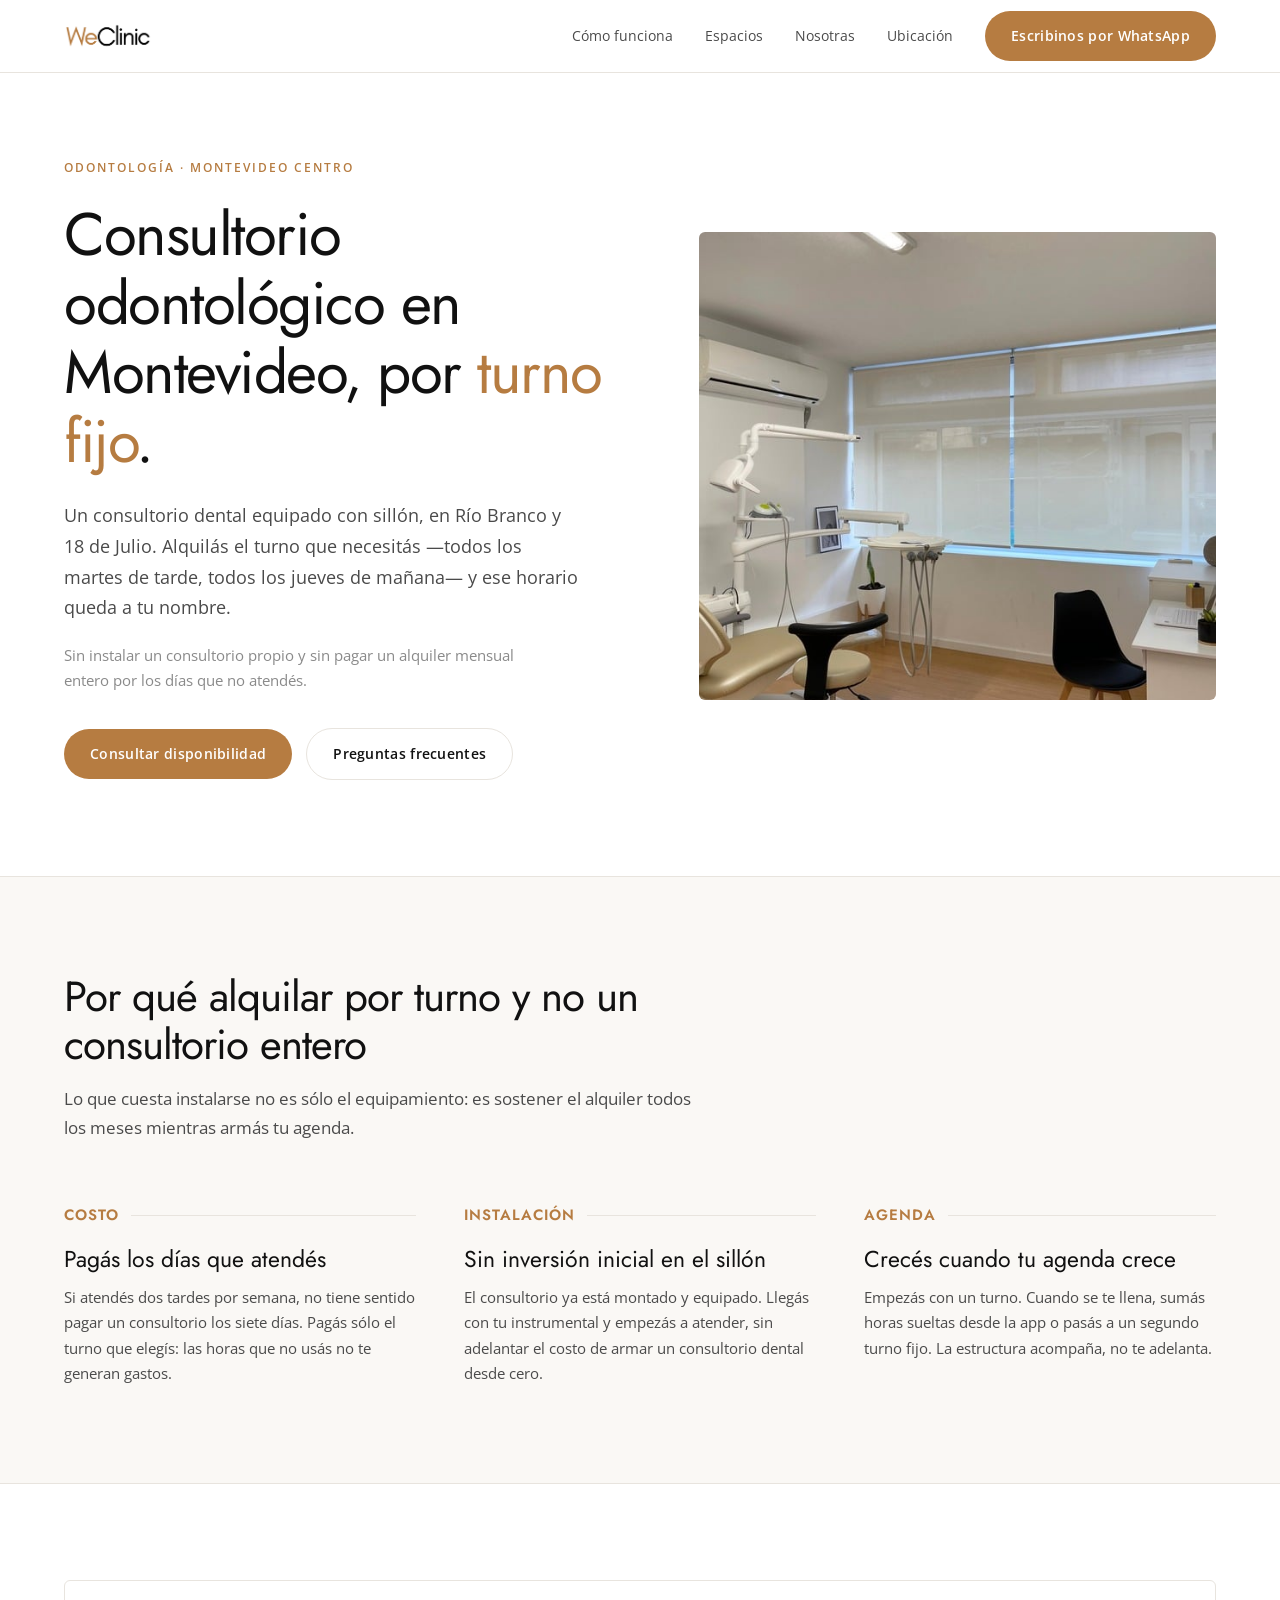
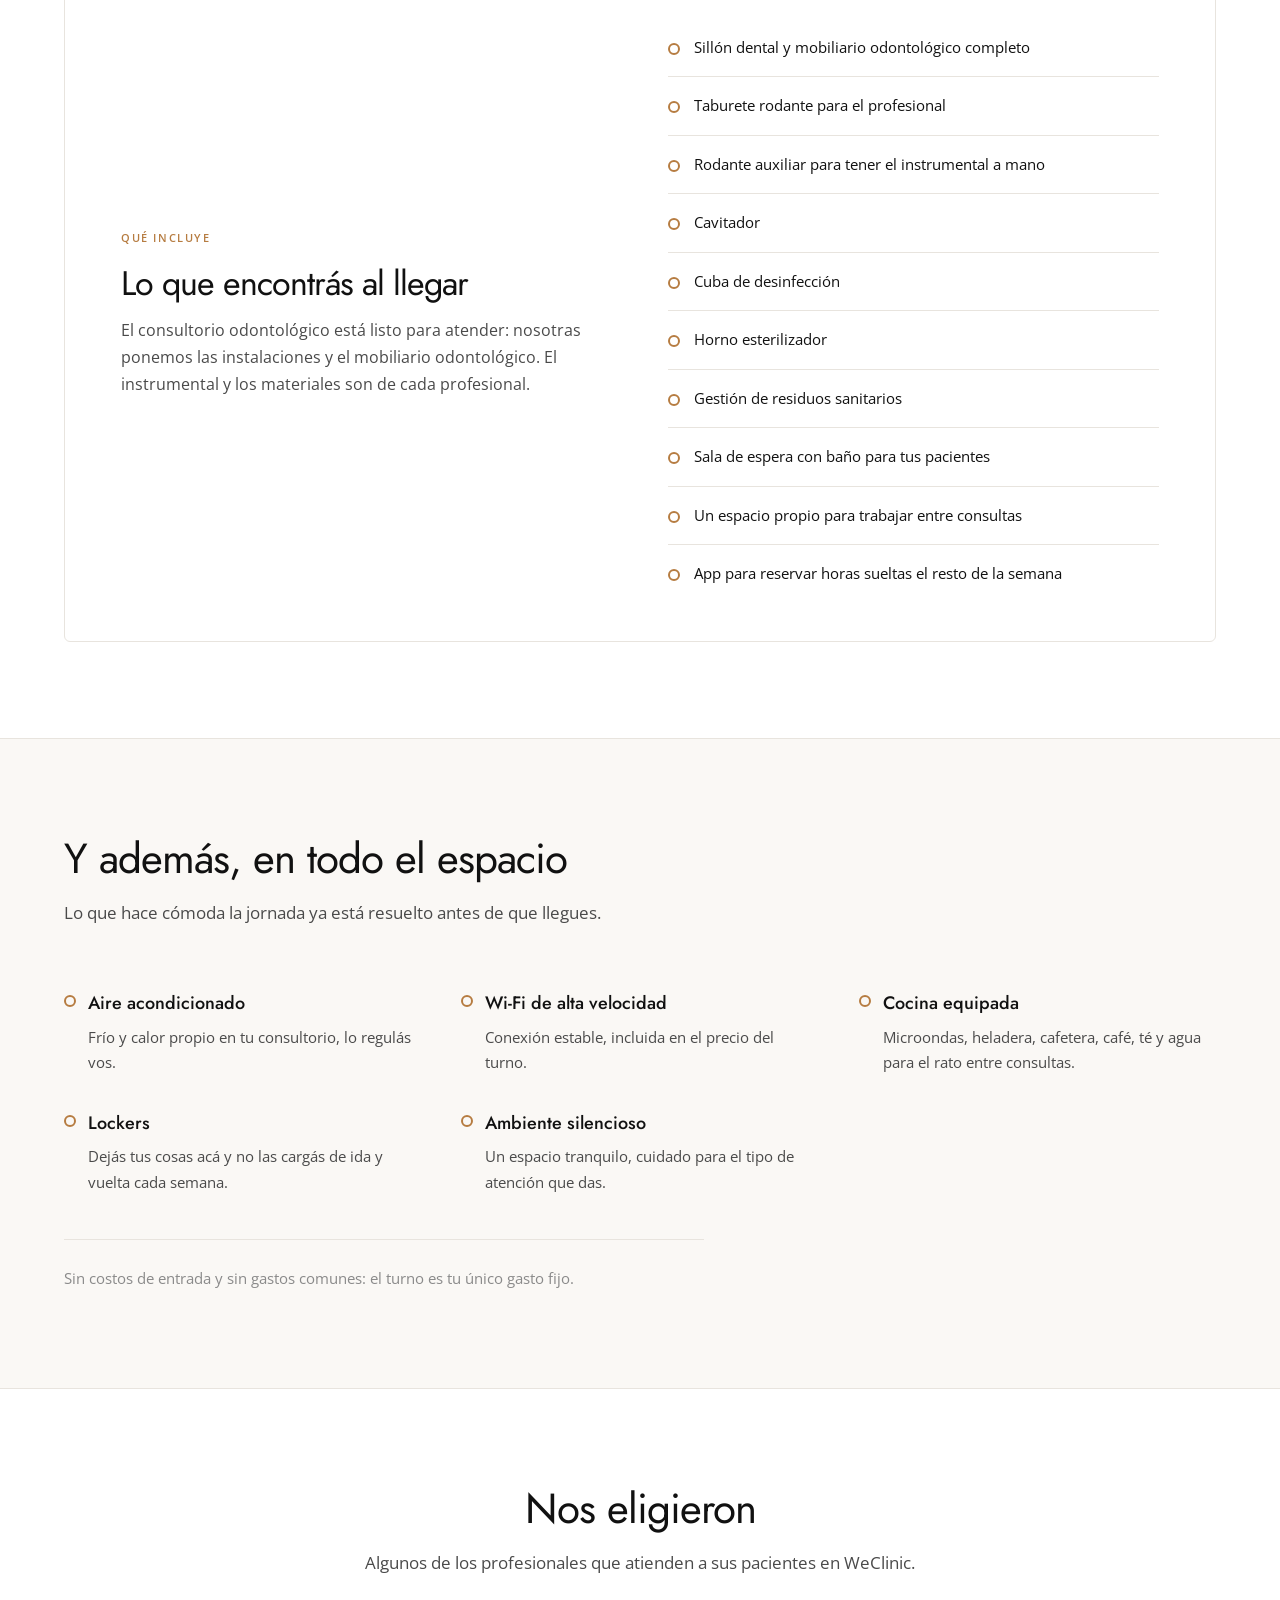
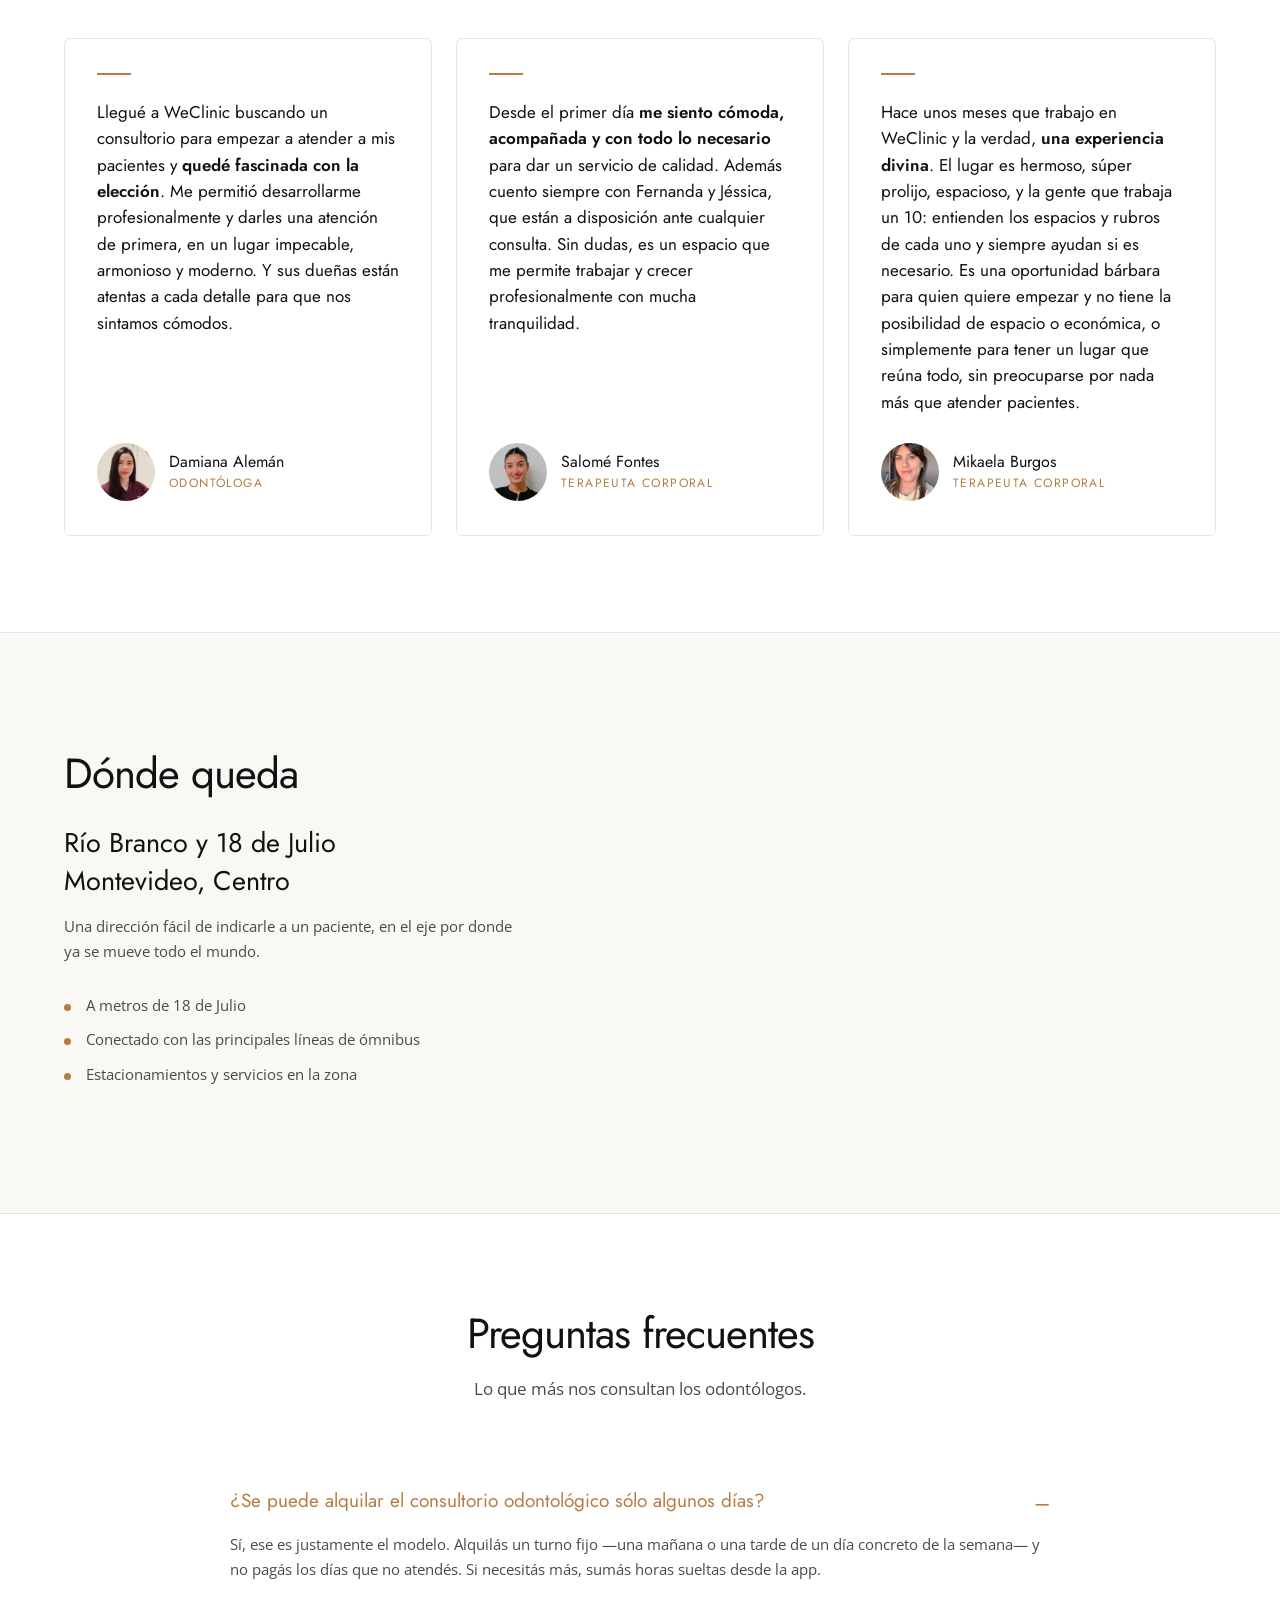
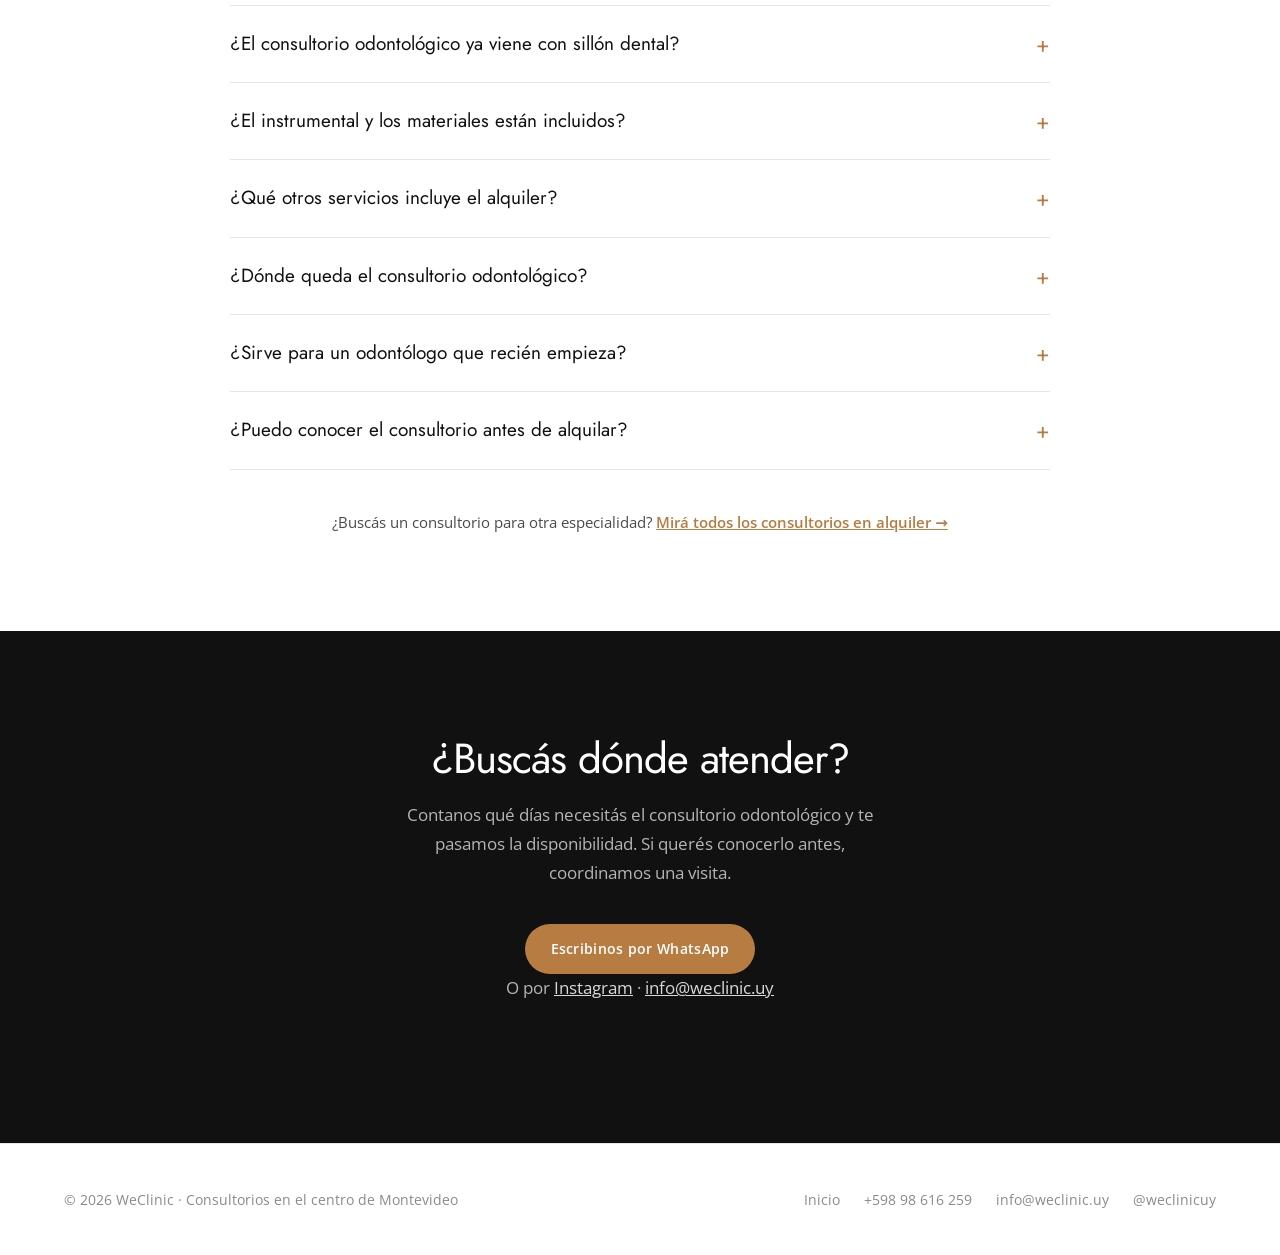
==== consultorio-odontologico-montevideo/index.html @ 5a8e8984 "Sumar gestión de residuos sanitarios a la landing de odontología Co-Authored-By: Claude Opus 5 (1M c" ====
<!DOCTYPE html>
<html lang="es-UY">
<head>
<meta charset="utf-8">
<meta name="viewport" content="width=device-width, initial-scale=1">
<title>Consultorio odontológico en Montevideo para alquilar | WeClinic</title>
<meta name="description" content="Consultorio odontológico equipado con sillón dental en el centro de Montevideo, Río Branco y 18 de Julio. Alquilalo por turno fijo semanal o por horas sueltas.">
<link rel="canonical" href="https://weclinic.uy/consultorio-odontologico-montevideo/">
<meta name="robots" content="index,follow,max-image-preview:large">
<meta property="og:type" content="website">
<meta property="og:site_name" content="WeClinic">
<meta property="og:locale" content="es_UY">
<meta property="og:title" content="Consultorio odontológico en Montevideo para alquilar | WeClinic">
<meta property="og:description" content="Consultorio odontológico equipado con sillón dental en el centro de Montevideo. Turno fijo semanal u horas sueltas.">
<meta property="og:image" content="https://weclinic.uy/img/odontologia.jpg">
<meta property="og:url" content="https://weclinic.uy/consultorio-odontologico-montevideo/">
<meta name="twitter:card" content="summary_large_image">
<meta name="twitter:title" content="Consultorio odontológico en Montevideo para alquilar | WeClinic">
<meta name="twitter:description" content="Consultorio odontológico equipado con sillón dental en el centro de Montevideo. Turno fijo semanal u horas sueltas.">
<meta name="twitter:image" content="https://weclinic.uy/img/odontologia.jpg">
<meta name="theme-color" content="#111111">
<link rel="icon" type="image/png" href="../img/favicon.png">
<link rel="apple-touch-icon" href="../img/favicon.png">
<link rel="preconnect" href="https://fonts.googleapis.com">
<link rel="preconnect" href="https://fonts.gstatic.com" crossorigin>
<link href="https://fonts.googleapis.com/css2?family=Jost:wght@300;400;500;600&family=Open+Sans:wght@400;600&display=swap" rel="stylesheet">
<link rel="stylesheet" href="../css/site.css">

<script type="application/ld+json">
{
  "@context": "https://schema.org",
  "@graph": [
    {
      "@type": "WebPage",
      "@id": "https://weclinic.uy/consultorio-odontologico-montevideo/#webpage",
      "url": "https://weclinic.uy/consultorio-odontologico-montevideo/",
      "name": "Consultorio odontológico en Montevideo para alquilar",
      "description": "Consultorio odontológico equipado con sillón dental en el centro de Montevideo, Río Branco y 18 de Julio. Alquilalo por turno fijo semanal o por horas sueltas.",
      "inLanguage": "es-UY",
      "isPartOf": { "@id": "https://weclinic.uy/#website" },
      "about": { "@id": "https://weclinic.uy/#business" },
      "primaryImageOfPage": "https://weclinic.uy/img/odontologia.jpg"
    },
    {
      "@type": "BreadcrumbList",
      "itemListElement": [
        {
          "@type": "ListItem",
          "position": 1,
          "name": "Inicio",
          "item": "https://weclinic.uy/"
        },
        {
          "@type": "ListItem",
          "position": 2,
          "name": "Consultorio odontológico en Montevideo",
          "item": "https://weclinic.uy/consultorio-odontologico-montevideo/"
        }
      ]
    },
    {
      "@type": "Service",
      "@id": "https://weclinic.uy/consultorio-odontologico-montevideo/#servicio",
      "name": "Alquiler de consultorio odontológico en Montevideo",
      "serviceType": "Alquiler de consultorio odontológico",
      "description": "Consultorio odontológico equipado con sillón dental para alquilar por turno fijo semanal u horas sueltas en el centro de Montevideo.",
      "provider": { "@id": "https://weclinic.uy/#business" },
      "areaServed": { "@type": "City", "name": "Montevideo" },
      "audience": {
        "@type": "Audience",
        "audienceType": "Odontólogos y odontólogas"
      }
    },
    {
      "@type": "FAQPage",
      "@id": "https://weclinic.uy/consultorio-odontologico-montevideo/#faq",
      "mainEntity": [
        {
          "@type": "Question",
          "name": "¿Se puede alquilar el consultorio odontológico sólo algunos días?",
          "acceptedAnswer": {
            "@type": "Answer",
            "text": "Sí, ese es justamente el modelo. Alquilás un turno fijo —una mañana o una tarde de un día concreto de la semana— y no pagás los días que no atendés. Si necesitás más, sumás horas sueltas desde la app."
          }
        },
        {
          "@type": "Question",
          "name": "¿El consultorio odontológico ya viene con sillón dental?",
          "acceptedAnswer": {
            "@type": "Answer",
            "text": "Sí. El consultorio ya está montado: sillón dental, taburete rodante, rodante auxiliar, mobiliario odontológico, cavitador, cuba de desinfección y horno esterilizador. Vos llegás con tu instrumental, tus materiales y tus pacientes."
          }
        },
        {
          "@type": "Question",
          "name": "¿El instrumental y los materiales están incluidos?",
          "acceptedAnswer": {
            "@type": "Answer",
            "text": "No. Nosotras brindamos las instalaciones y el mobiliario odontológico —sillón dental, taburete rodante, rodante auxiliar, cavitador, cuba de desinfección y horno esterilizador—. El instrumental y los materiales son personales de cada profesional."
          }
        },
        {
          "@type": "Question",
          "name": "¿Qué otros servicios incluye el alquiler?",
          "acceptedAnswer": {
            "@type": "Answer",
            "text": "Aire acondicionado en el consultorio, sala de espera con baño para tus pacientes, un espacio propio para trabajar entre consultas, cocina equipada, lockers y Wi-Fi de alta velocidad. Todo entra en el precio del turno: no hay costo de entrada ni gastos comunes."
          }
        },
        {
          "@type": "Question",
          "name": "¿Dónde queda el consultorio odontológico?",
          "acceptedAnswer": {
            "@type": "Answer",
            "text": "En Río Branco y 18 de Julio, pleno centro de Montevideo, conectado con las principales líneas de ómnibus y con estacionamientos en la zona. Es una dirección fácil de indicarle a un paciente."
          }
        },
        {
          "@type": "Question",
          "name": "¿Sirve para un odontólogo que recién empieza?",
          "acceptedAnswer": {
            "@type": "Answer",
            "text": "Es el caso más común entre quienes alquilan acá. Instalar un consultorio propio exige una inversión inicial grande y un alquiler fijo mensual que hay que sostener desde el primer mes. Con un turno fijo empezás a atender con un costo acotado y vas ampliando a medida que crece tu agenda."
          }
        },
        {
          "@type": "Question",
          "name": "¿Puedo conocer el consultorio antes de alquilar?",
          "acceptedAnswer": {
            "@type": "Answer",
            "text": "Sí. Coordinamos una visita con vos y te mostramos el consultorio odontológico, la sala de espera y las áreas comunes, sin compromiso. Escribinos al +598 98 616 259, por Instagram o a info@weclinic.uy y arreglamos día y hora."
          }
        }
      ]
    }
  ]
}
</script>
</head>
<body>

<header>
  <div class="wrap nav">
    <a href="../" class="logo"><img src="../img/logo.png" alt="WeClinic" width="1500" height="578"></a>
    <nav class="nav-links">
      <a href="../#como-funciona">Cómo funciona</a>
      <a href="../#espacios">Espacios</a>
      <a href="../#nosotras">Nosotras</a>
      <a href="../#ubicacion">Ubicación</a>
      <a class="btn nav-cta" href="https://wa.me/59898616259" target="_blank" rel="noopener">Escribinos por WhatsApp</a>
    </nav>
  </div>
</header>

<!-- HERO -->
<section class="hero">
  <div class="wrap hero-grid">
    <div>
      <span class="eyebrow">Odontología · Montevideo centro</span>
      <h1>Consultorio odontológico en Montevideo, por <em>turno fijo</em>.</h1>
      <p class="lede">
        Un consultorio dental equipado con sillón, en Río Branco y 18 de Julio.
        Alquilás el turno que necesitás —todos los martes de tarde, todos los jueves
        de mañana— y ese horario queda a tu nombre.
      </p>
      <p class="hero-note">
        Sin instalar un consultorio propio y sin pagar un alquiler mensual entero
        por los días que no atendés.
      </p>
      <div class="hero-actions">
        <a class="btn btn-lg" href="https://wa.me/59898616259" target="_blank" rel="noopener">Consultar disponibilidad</a>
        <a class="btn btn-lg btn-ghost" href="#preguntas">Preguntas frecuentes</a>
      </div>
    </div>
    <div class="hero-img">
      <img src="../img/odontologia.jpg" alt="Consultorio odontológico en alquiler en Montevideo, equipado con sillón dental" width="600" height="800">
    </div>
  </div>
</section>

<!-- POR QUE -->
<section id="por-que" class="band">
  <div class="wrap">
    <div class="sec-head">
      <h2>Por qué alquilar por turno y no un consultorio entero</h2>
      <p>Lo que cuesta instalarse no es sólo el equipamiento: es sostener el alquiler todos los meses mientras armás tu agenda.</p>
    </div>
    <div class="steps">
      <div class="step">
        <div class="step-num">COSTO</div>
        <h3>Pagás los días que atendés</h3>
        <p>Si atendés dos tardes por semana, no tiene sentido pagar un consultorio los siete días. Pagás sólo el turno que elegís: las horas que no usás no te generan gastos.</p>
      </div>
      <div class="step">
        <div class="step-num">INSTALACIÓN</div>
        <h3>Sin inversión inicial en el sillón</h3>
        <p>El consultorio ya está montado y equipado. Llegás con tu instrumental y empezás a atender, sin adelantar el costo de armar un consultorio dental desde cero.</p>
      </div>
      <div class="step">
        <div class="step-num">AGENDA</div>
        <h3>Crecés cuando tu agenda crece</h3>
        <p>Empezás con un turno. Cuando se te llena, sumás horas sueltas desde la app o pasás a un segundo turno fijo. La estructura acompaña, no te adelanta.</p>
      </div>
    </div>
  </div>
</section>

<!-- QUE INCLUYE -->
<section>
  <div class="wrap">
    <div class="panel">
      <div>
        <span class="panel-tag">Qué incluye</span>
        <h2>Lo que encontrás al llegar</h2>
        <p>
          El consultorio odontológico está listo para atender: nosotras ponemos las
          instalaciones y el mobiliario odontológico. El instrumental y los materiales
          son de cada profesional.
        </p>
      </div>
      <ul class="uses">
        <li>Sillón dental y mobiliario odontológico completo</li>
        <li>Taburete rodante para el profesional</li>
        <li>Rodante auxiliar para tener el instrumental a mano</li>
        <li>Cavitador</li>
        <li>Cuba de desinfección</li>
        <li>Horno esterilizador</li>
        <li>Gestión de residuos sanitarios</li>
        <li>Sala de espera con baño para tus pacientes</li>
        <li>Un espacio propio para trabajar entre consultas</li>
        <li>App para reservar horas sueltas el resto de la semana</li>
      </ul>
    </div>
  </div>
</section>

<!-- QUE INCLUYE / SERVICIOS DEL ESPACIO -->
<section id="incluye" class="band">
  <div class="wrap">
    <div class="sec-head">
      <h2>Y además, en todo el espacio</h2>
      <p>
        Lo que hace cómoda la jornada ya está resuelto antes de que llegues.
      </p>
    </div>

    <!--
      Esta lista es la misma que la de la home (sección "Qué incluye tu turno").
      Si cambiás algo acá, cambialo también allá.
    -->
    <ul class="incl">
      <li>
        <strong>Aire acondicionado</strong>
        <span>Frío y calor propio en tu consultorio, lo regulás vos.</span>
      </li>
      <li>
        <strong>Wi-Fi de alta velocidad</strong>
        <span>Conexión estable, incluida en el precio del turno.</span>
      </li>
      <li>
        <strong>Cocina equipada</strong>
        <span>Microondas, heladera, cafetera, café, té y agua para el rato entre consultas.</span>
      </li>
      <li>
        <strong>Lockers</strong>
        <span>Dejás tus cosas acá y no las cargás de ida y vuelta cada semana.</span>
      </li>
      <li>
        <strong>Ambiente silencioso</strong>
        <span>Un espacio tranquilo, cuidado para el tipo de atención que das.</span>
      </li>
    </ul>

    <p class="incl-note">
      Sin costos de entrada y sin gastos comunes: el turno es tu único gasto fijo.
    </p>
  </div>
</section>

<!-- TESTIMONIOS -->
<section id="testimonios">
  <div class="wrap">
    <div class="sec-head center">
      <h2>Nos eligieron</h2>
      <p>Algunos de los profesionales que atienden a sus pacientes en WeClinic.</p>
    </div>
    <!--
      Estos testimonios son los mismos que los de la home. Si editás una frase acá,
      cambiala también allá.

      Para sumar otro: copiá el bloque <figure class="quote-card"> entero y pegalo
      justo debajo, con la frase, el nombre y la foto nuevos. No hay que tocar el
      CSS. Sólo frases reales, con permiso para usar nombre y foto.
    -->
    <div class="quotes">
      <figure class="quote-card">
        <div class="spec-mark"></div>
        <blockquote>
          Llegué a WeClinic buscando un consultorio para empezar a atender a mis
          pacientes y <strong>quedé fascinada con la elección</strong>. Me permitió
          desarrollarme profesionalmente y darles una atención de primera, en un lugar
          impecable, armonioso y moderno. Y sus dueñas están atentas a cada detalle
          para que nos sintamos cómodos.
        </blockquote>
        <figcaption>
          <img class="quote-photo" src="../img/damiana-aleman.jpg"
               alt="Damiana Alemán, odontóloga en el consultorio odontológico de WeClinic en Montevideo"
               width="320" height="320" loading="lazy">
          <span class="quote-who">Damiana Alemán<span class="quote-role">Odontóloga</span></span>
        </figcaption>
      </figure>
      <figure class="quote-card">
        <div class="spec-mark"></div>
        <blockquote>
          Desde el primer día <strong>me siento cómoda, acompañada y con todo lo
          necesario</strong> para dar un servicio de calidad. Además cuento siempre con
          Fernanda y Jéssica, que están a disposición ante cualquier consulta. Sin
          dudas, es un espacio que me permite trabajar y crecer profesionalmente con
          mucha tranquilidad.
        </blockquote>
        <figcaption>
          <img class="quote-photo" src="../img/salome.jpg"
               alt="Salomé Fontes, terapeuta corporal en WeClinic"
               width="320" height="320" loading="lazy">
          <span class="quote-who">Salomé Fontes<span class="quote-role">Terapeuta corporal</span></span>
        </figcaption>
      </figure>
      <figure class="quote-card">
        <div class="spec-mark"></div>
        <blockquote>
          Hace unos meses que trabajo en WeClinic y la verdad, <strong>una experiencia
          divina</strong>. El lugar es hermoso, súper prolijo, espacioso, y la gente que
          trabaja un 10: entienden los espacios y rubros de cada uno y siempre ayudan si
          es necesario. Es una oportunidad bárbara para quien quiere empezar y no tiene
          la posibilidad de espacio o económica, o simplemente para tener un lugar que
          reúna todo, sin preocuparse por nada más que atender pacientes.
        </blockquote>
        <figcaption>
          <img class="quote-photo" src="../img/mikaela-burgos.jpg"
               alt="Mikaela Burgos, terapeuta corporal en WeClinic"
               width="320" height="320" loading="lazy">
          <span class="quote-who">Mikaela Burgos<span class="quote-role">Terapeuta corporal</span></span>
        </figcaption>
      </figure>
    </div>
  </div>
</section>


<!-- UBICACION -->
<section id="ubicacion" class="band">
  <div class="wrap">
    <div class="loc-grid">
      <div>
        <div class="sec-head" style="margin-bottom:26px">
          <h2>Dónde queda</h2>
        </div>
        <p class="addr">Río Branco y 18 de Julio<br>Montevideo, Centro</p>
        <p style="font-size:15px">Una dirección fácil de indicarle a un paciente, en el eje por donde ya se mueve todo el mundo.</p>
        <ul class="loc-list">
          <li>A metros de 18 de Julio</li>
          <li>Conectado con las principales líneas de ómnibus</li>
          <li>Estacionamientos y servicios en la zona</li>
        </ul>
      </div>
      <div>
        <iframe class="map"
          src="https://www.google.com/maps?q=Rio+Branco+y+18+de+Julio,+Montevideo,+Uruguay&z=16&output=embed"
          loading="lazy" referrerpolicy="no-referrer-when-downgrade"
          title="Mapa de la ubicación del consultorio odontológico de WeClinic en Río Branco y 18 de Julio, Montevideo"></iframe>
      </div>
    </div>
  </div>
</section>

<!-- FAQ -->
<section id="preguntas">
  <div class="wrap">
    <div class="sec-head center">
      <h2>Preguntas frecuentes</h2>
      <p>Lo que más nos consultan los odontólogos.</p>
    </div>
    <div class="faq">
      <details open>
        <summary>¿Se puede alquilar el consultorio odontológico sólo algunos días?</summary>
        <p>Sí, ese es justamente el modelo. Alquilás un turno fijo —una mañana o una tarde de un día concreto de la semana— y no pagás los días que no atendés. Si necesitás más, sumás horas sueltas desde la app.</p>
      </details>
      <details>
        <summary>¿El consultorio odontológico ya viene con sillón dental?</summary>
        <p>Sí. El consultorio ya está montado: sillón dental, taburete rodante, rodante auxiliar, mobiliario odontológico, cavitador, cuba de desinfección y horno esterilizador. Vos llegás con tu instrumental, tus materiales y tus pacientes.</p>
      </details>
      <details>
        <summary>¿El instrumental y los materiales están incluidos?</summary>
        <p>No. Nosotras brindamos las instalaciones y el mobiliario odontológico —sillón dental, taburete rodante, rodante auxiliar, cavitador, cuba de desinfección y horno esterilizador—. El instrumental y los materiales son personales de cada profesional.</p>
      </details>
      <details>
        <summary>¿Qué otros servicios incluye el alquiler?</summary>
        <p>Aire acondicionado en el consultorio, sala de espera con baño para tus pacientes, un espacio propio para trabajar entre consultas, cocina equipada, lockers y Wi-Fi de alta velocidad. Todo entra en el precio del turno: no hay costo de entrada ni gastos comunes.</p>
      </details>
      <details>
        <summary>¿Dónde queda el consultorio odontológico?</summary>
        <p>En Río Branco y 18 de Julio, pleno centro de Montevideo, conectado con las principales líneas de ómnibus y con estacionamientos en la zona. Es una dirección fácil de indicarle a un paciente.</p>
      </details>
      <details>
        <summary>¿Sirve para un odontólogo que recién empieza?</summary>
        <p>Es el caso más común entre quienes alquilan acá. Instalar un consultorio propio exige una inversión inicial grande y un alquiler fijo mensual que hay que sostener desde el primer mes. Con un turno fijo empezás a atender con un costo acotado y vas ampliando a medida que crece tu agenda.</p>
      </details>
      <details>
        <summary>¿Puedo conocer el consultorio antes de alquilar?</summary>
        <p>Sí. Coordinamos una visita con vos y te mostramos el consultorio odontológico, la sala de espera y las áreas comunes, sin compromiso. Escribinos al <a href="https://wa.me/59898616259" target="_blank" rel="noopener" style="color:var(--gold)">+598 98 616 259</a> o por <a href="https://ig.me/m/weclinicuy" target="_blank" rel="noopener" style="color:var(--gold)">Instagram</a> y arreglamos día y hora.</p>
      </details>
    </div>
    <p style="text-align:center;margin-top:40px;font-size:15px">
      ¿Buscás un consultorio para otra especialidad?
      <a href="../" style="color:var(--gold);font-weight:600">Mirá todos los consultorios en alquiler →</a>
    </p>
  </div>
</section>

<!-- CTA -->
<section class="cta">
  <div class="wrap">
    <h2>¿Buscás dónde atender?</h2>
    <p>Contanos qué días necesitás el consultorio odontológico y te pasamos la disponibilidad. Si querés conocerlo antes, coordinamos una visita.</p>
    <a class="btn btn-lg" href="https://wa.me/59898616259" target="_blank" rel="noopener">Escribinos por WhatsApp</a>
    <p class="cta-alt">O por <a href="https://ig.me/m/weclinicuy" target="_blank" rel="noopener">Instagram</a> · <a href="mailto:info@weclinic.uy">info@weclinic.uy</a></p>
  </div>
</section>

<footer>
  <div class="wrap foot">
    <div>© <span id="y">2026</span> WeClinic · Consultorios en el centro de Montevideo</div>
    <div class="foot-links">
      <a href="../">Inicio</a>
      <a href="https://wa.me/59898616259" target="_blank" rel="noopener">+598 98 616 259</a>
      <a href="mailto:info@weclinic.uy">info@weclinic.uy</a>
      <a href="https://instagram.com/weclinicuy" target="_blank" rel="noopener">@weclinicuy</a>
    </div>
  </div>
</footer>

<script>document.getElementById('y').textContent = new Date().getFullYear();</script>
</body>
</html>
---- css/site.css ----
:root{
    --gold:#b67c41;
    --gold-dark:#966636;
    --ink:#111111;
    --body:#4a4a4a;
    --muted:#8a8a8a;
    --line:#e8e4de;
    --cream:#faf8f5;
    --max:1200px;
  }
  *{box-sizing:border-box;margin:0;padding:0}
  html{scroll-behavior:smooth}
  body{
    font-family:'Open Sans',system-ui,sans-serif;
    color:var(--body);
    background:#fff;
    line-height:1.7;
    -webkit-font-smoothing:antialiased;
  }
  h1,h2,h3,.display{font-family:'Jost',system-ui,sans-serif;color:var(--ink);font-weight:400;line-height:1.15}
  a{color:inherit}
  img{max-width:100%;display:block}
  .wrap{max-width:var(--max);margin:0 auto;padding:0 24px}

  /* NAV */
  header{position:sticky;top:0;z-index:50;background:rgba(255,255,255,.92);backdrop-filter:blur(10px);border-bottom:1px solid var(--line)}
  .nav{display:flex;align-items:center;justify-content:space-between;height:72px}
  .logo{display:block;line-height:0}
  .logo img{height:34px;width:auto}
  .nav-links{display:flex;align-items:center;gap:32px}
  .nav-links a:not(.btn){font-size:14px;text-decoration:none;color:var(--body);transition:color .2s}
  .nav-links a:not(.btn):hover{color:var(--gold)}
  a.btn,.btn{
    display:inline-block;background:var(--gold);color:#fff;text-decoration:none;
    padding:13px 26px;border-radius:999px;font-size:14px;font-weight:600;
    letter-spacing:.3px;transition:background .2s,transform .2s;white-space:nowrap;
  }
  a.btn:hover,.btn:hover{background:var(--gold-dark);color:#fff;transform:translateY(-1px)}
  .btn-lg{padding:16px 34px;font-size:15px}
  a.btn-ghost,.btn-ghost{background:transparent;color:var(--ink);border:1px solid var(--line)}
  a.btn-ghost:hover,.btn-ghost:hover{background:var(--cream);border-color:var(--gold);color:var(--gold)}
  .nav-cta{display:none}

  /* HERO */
  .hero{padding:80px 0 96px}
  .hero-grid{display:grid;grid-template-columns:1.05fr .95fr;gap:64px;align-items:center}
  .eyebrow{
    display:inline-block;font-size:12px;letter-spacing:2px;text-transform:uppercase;
    color:var(--gold);font-weight:600;margin-bottom:22px;
  }
  h1{font-size:clamp(38px,5vw,60px);letter-spacing:-1.5px;margin-bottom:24px}
  h1 em{font-style:normal;color:var(--gold)}
  .lede{font-size:18px;max-width:520px;margin-bottom:20px}
  .hero-note{font-size:15px;color:var(--muted);margin-bottom:34px;max-width:480px}
  .hero-actions{display:flex;gap:14px;flex-wrap:wrap;align-items:center}
  .hero-img{position:relative}
  .hero-img img{
    border-radius:6px;width:100%;
    height:clamp(380px,52vh,500px);
    object-fit:cover;object-position:center 42%;
  }

  /* SECTIONS */
  section{padding:96px 0}
  .band{background:var(--cream);border-top:1px solid var(--line);border-bottom:1px solid var(--line)}
  .sec-head{max-width:640px;margin-bottom:60px}
  .sec-head.center{margin-left:auto;margin-right:auto;text-align:center}
  h2{font-size:clamp(30px,3.6vw,42px);letter-spacing:-1px;margin-bottom:16px}
  .sec-head p{font-size:17px}

  /* PASOS */
  .steps{display:grid;grid-template-columns:repeat(3,1fr);gap:48px}
  .step-num{
    font-family:'Jost',sans-serif;font-size:15px;font-weight:600;color:var(--gold);
    letter-spacing:1px;margin-bottom:18px;display:flex;align-items:center;gap:12px;
  }
  .step-num::after{content:'';flex:1;height:1px;background:var(--line)}
  .step h3{font-size:23px;margin-bottom:12px}
  .step p{font-size:15px}

  /* PANEL APP */
  .panel{
    border:1px solid var(--line);border-radius:6px;background:#fff;
    padding:54px 56px;display:grid;grid-template-columns:1fr 1fr;gap:56px;align-items:center;
  }
  .panel-tag{
    display:inline-block;font-size:11px;letter-spacing:1.6px;text-transform:uppercase;
    color:var(--gold);font-weight:600;margin-bottom:16px;
  }
  .panel h2{font-size:clamp(26px,2.8vw,34px);margin-bottom:14px}
  .panel p{font-size:16px}
  .uses{list-style:none}
  .uses li{
    font-size:15px;color:var(--ink);padding:16px 0 16px 26px;
    border-bottom:1px solid var(--line);position:relative;
  }
  .uses li:first-child{padding-top:0}
  .uses li:last-child{border-bottom:0;padding-bottom:0}
  .uses li::before{
    content:'';position:absolute;left:0;top:24px;width:8px;height:8px;
    border-radius:50%;border:2px solid var(--gold);
  }
  .uses li:first-child::before{top:8px}

  /* QUE INCLUYE */
  .incl{list-style:none;display:grid;grid-template-columns:repeat(3,1fr);gap:32px 40px}
  .incl li{padding-left:24px;position:relative}
  .incl li::before{
    content:'';position:absolute;left:0;top:7px;width:8px;height:8px;
    border-radius:50%;border:2px solid var(--gold);
  }
  .incl strong{
    display:block;font-family:'Jost',sans-serif;font-weight:500;
    font-size:18px;color:var(--ink);margin-bottom:6px;
  }
  .incl span{display:block;font-size:15px}
  .incl-note{
    margin-top:44px;padding-top:26px;border-top:1px solid var(--line);
    font-size:15px;color:var(--muted);max-width:640px;
  }

  /* ESPECIALIDADES */
  .specs{display:grid;grid-template-columns:repeat(3,1fr);gap:24px}
  .spec{
    background:#fff;border:1px solid var(--line);border-radius:6px;padding:38px 32px;
    transition:border-color .25s,transform .25s;
  }
  .spec:hover{border-color:var(--gold);transform:translateY(-3px)}
  .spec h3{font-size:22px;margin-bottom:10px}
  .spec p{font-size:15px}
  .spec-icon{color:var(--gold);margin-bottom:20px;line-height:0}
  .spec-icon svg{width:38px;height:38px}
  .spec-mark{width:34px;height:2px;background:var(--gold);margin-bottom:24px}

  /* TESTIMONIOS */
  .quotes{display:flex;flex-wrap:wrap;justify-content:center;gap:24px}
  .quote-card{
    flex:1 1 300px;max-width:400px;display:flex;flex-direction:column;
    background:#fff;border:1px solid var(--line);border-radius:6px;padding:34px 32px;
    transition:border-color .25s,transform .25s;
  }
  .quote-card:hover{border-color:var(--gold);transform:translateY(-3px)}
  /* Con un solo testimonio la tarjeta se ensancha, para que no quede sola y flaca */
  .quote-card:only-child{max-width:660px}
  .quote-card blockquote{
    flex:1;font-family:'Jost',sans-serif;font-size:17px;line-height:1.55;
    color:var(--ink);margin-bottom:28px;
  }
  .quote-card blockquote strong{font-weight:600}
  .quote-card figcaption{display:flex;align-items:center;gap:14px}
  .quote-photo{flex:none;width:58px;height:58px;border-radius:50%;object-fit:cover}
  .quote-who{font-family:'Jost',sans-serif;font-size:16px;color:var(--ink);line-height:1.3}
  .quote-role{
    display:block;color:var(--gold);font-size:12px;letter-spacing:1.4px;
    text-transform:uppercase;margin-top:3px;
  }

  /* GALERIA */
  .gallery{display:grid;grid-template-columns:repeat(4,1fr);gap:16px}
  .shot{position:relative;overflow:hidden;border-radius:6px;background:var(--cream)}
  .shot img{aspect-ratio:1/1;object-fit:cover;width:100%;height:auto;transition:transform .5s}
  .shot:hover img{transform:scale(1.04)}
  .shot figcaption{
    position:absolute;left:0;right:0;bottom:0;padding:28px 14px 14px;
    background:linear-gradient(transparent,rgba(0,0,0,.72));
    color:#fff;font-size:13px;letter-spacing:.4px;pointer-events:none;
  }
  .shot-btn{
    display:block;width:100%;padding:0;border:0;background:none;
    font:inherit;color:inherit;cursor:zoom-in;line-height:0;
  }
  .shot-btn:focus-visible{outline:2px solid var(--gold);outline-offset:3px}

  /* VISOR DE FOTOS */
  .lightbox{
    position:fixed;inset:0;width:100%;max-width:100%;height:100%;max-height:100%;
    margin:0;padding:0;border:0;overflow:hidden;
    background:rgba(17,17,17,.96);
  }
  .lightbox::backdrop{background:rgba(17,17,17,.96)}
  .lb-stage{
    width:100%;height:100%;display:flex;flex-direction:column;
    align-items:center;justify-content:center;gap:18px;padding:72px 84px;
  }
  .lb-stage img{
    max-width:100%;max-height:calc(100% - 46px);width:auto;height:auto;
    object-fit:contain;border-radius:6px;
  }
  .lb-cap{color:#fff;font-size:14px;letter-spacing:.4px;text-align:center}
  .lb-btn{
    position:absolute;display:flex;align-items:center;justify-content:center;
    width:46px;height:46px;border:0;border-radius:50%;cursor:pointer;
    background:rgba(255,255,255,.14);color:#fff;font-size:24px;line-height:1;
    padding:0 0 3px;transition:background .2s;
  }
  .lb-btn:hover{background:var(--gold)}
  .lb-btn:focus-visible{outline:2px solid var(--gold);outline-offset:3px}
  .lb-close{top:22px;right:22px}
  .lb-prev{left:22px;top:50%;transform:translateY(-50%);padding:0 3px 4px 0}
  .lb-next{right:22px;top:50%;transform:translateY(-50%);padding:0 0 4px 3px}

  /* NOSOTRAS */
  .about{display:grid;grid-template-columns:1fr 1fr;gap:60px;align-items:center}
  .about-img img{border-radius:6px;aspect-ratio:1/1;object-fit:cover;width:100%;height:auto}
  .about h2{margin-bottom:20px}
  .about-lead{font-size:18px;color:var(--ink);margin-bottom:28px}
  .founder{padding:22px 0;border-top:1px solid var(--line)}
  .founder-name{
    font-family:'Jost',sans-serif;font-size:17px;color:var(--ink);margin-bottom:6px;
  }
  .founder-name span{color:var(--gold);font-size:13px;letter-spacing:.4px;margin-left:6px}
  .founder p{font-size:15px}

  /* UBICACION */
  .loc-grid{display:grid;grid-template-columns:.85fr 1.15fr;gap:56px;align-items:center}
  .addr{font-family:'Jost',sans-serif;font-size:27px;color:var(--ink);line-height:1.4;margin-bottom:14px}
  .loc-list{list-style:none;margin-top:28px}
  .loc-list li{font-size:15px;padding-left:22px;position:relative;margin-bottom:9px}
  .loc-list li::before{content:'';position:absolute;left:0;top:11px;width:7px;height:7px;border-radius:50%;background:var(--gold)}
  .map{border:0;width:100%;height:380px;border-radius:6px;filter:grayscale(1);transition:filter .4s}
  .map:hover{filter:grayscale(0)}

  /* CTA FINAL */
  .cta{background:var(--ink);color:#fff;text-align:center;padding:104px 0}
  .cta h2{color:#fff;margin-bottom:18px}
  .cta p{color:#b5b5b5;font-size:17px;max-width:480px;margin:0 auto 36px}
  .cta .btn{background:var(--gold)}
  .cta .btn:hover{background:#c88f52}
  .cta-alt{margin-top:26px;font-size:14px;color:#8a8a8a}
  .cta-alt a{color:#d9d9d9}

  /* FOOTER */
  footer{padding:44px 0;border-top:1px solid var(--line);font-size:14px;color:var(--muted)}
  .foot{display:flex;justify-content:space-between;align-items:center;gap:20px;flex-wrap:wrap}
  .foot a{text-decoration:none}
  .foot a:hover{color:var(--gold)}
  .foot-links{display:flex;gap:24px}

  /* RESPONSIVE */
  @media(min-width:720px){.nav-cta{display:inline-block}}
  @media(max-width:960px){
    .hero-grid{grid-template-columns:1fr;gap:44px}
    .hero-img{order:-1}
    .hero-img img{height:300px}
    .steps{grid-template-columns:1fr;gap:38px}
    .specs{grid-template-columns:1fr}
    .loc-grid{grid-template-columns:1fr;gap:36px}
    .panel{grid-template-columns:1fr;gap:34px;padding:44px 40px}
    .about{grid-template-columns:1fr;gap:36px}
    .gallery{grid-template-columns:repeat(2,1fr);gap:20px}
    .incl{grid-template-columns:repeat(2,1fr);gap:30px}
  }
  /* FAQ */
  .faq{max-width:820px;margin:0 auto}
  .faq details{border-bottom:1px solid var(--line);padding:22px 0}
  .faq details[open] summary{color:var(--gold)}
  .faq summary{
    font-family:'Jost',sans-serif;font-size:19px;color:var(--ink);
    cursor:pointer;list-style:none;display:flex;justify-content:space-between;
    align-items:center;gap:20px;transition:color .2s;
  }
  .faq summary::-webkit-details-marker{display:none}
  .faq summary::after{content:'+';color:var(--gold);font-size:22px;line-height:1}
  .faq details[open] summary::after{content:'–'}
  .faq details p{font-size:15px;margin-top:14px}

  @media(max-width:560px){
    section{padding:68px 0}
    .hero{padding:52px 0 68px}
    .nav-links a:not(.btn){display:none}
    .sec-head{margin-bottom:42px}
    .gallery{grid-template-columns:1fr;gap:16px}
    .incl{grid-template-columns:1fr;gap:26px}
    .panel{padding:34px 26px}
    .lb-stage{padding:64px 14px}
    .lb-prev{left:8px}
    .lb-next{right:8px}
  }
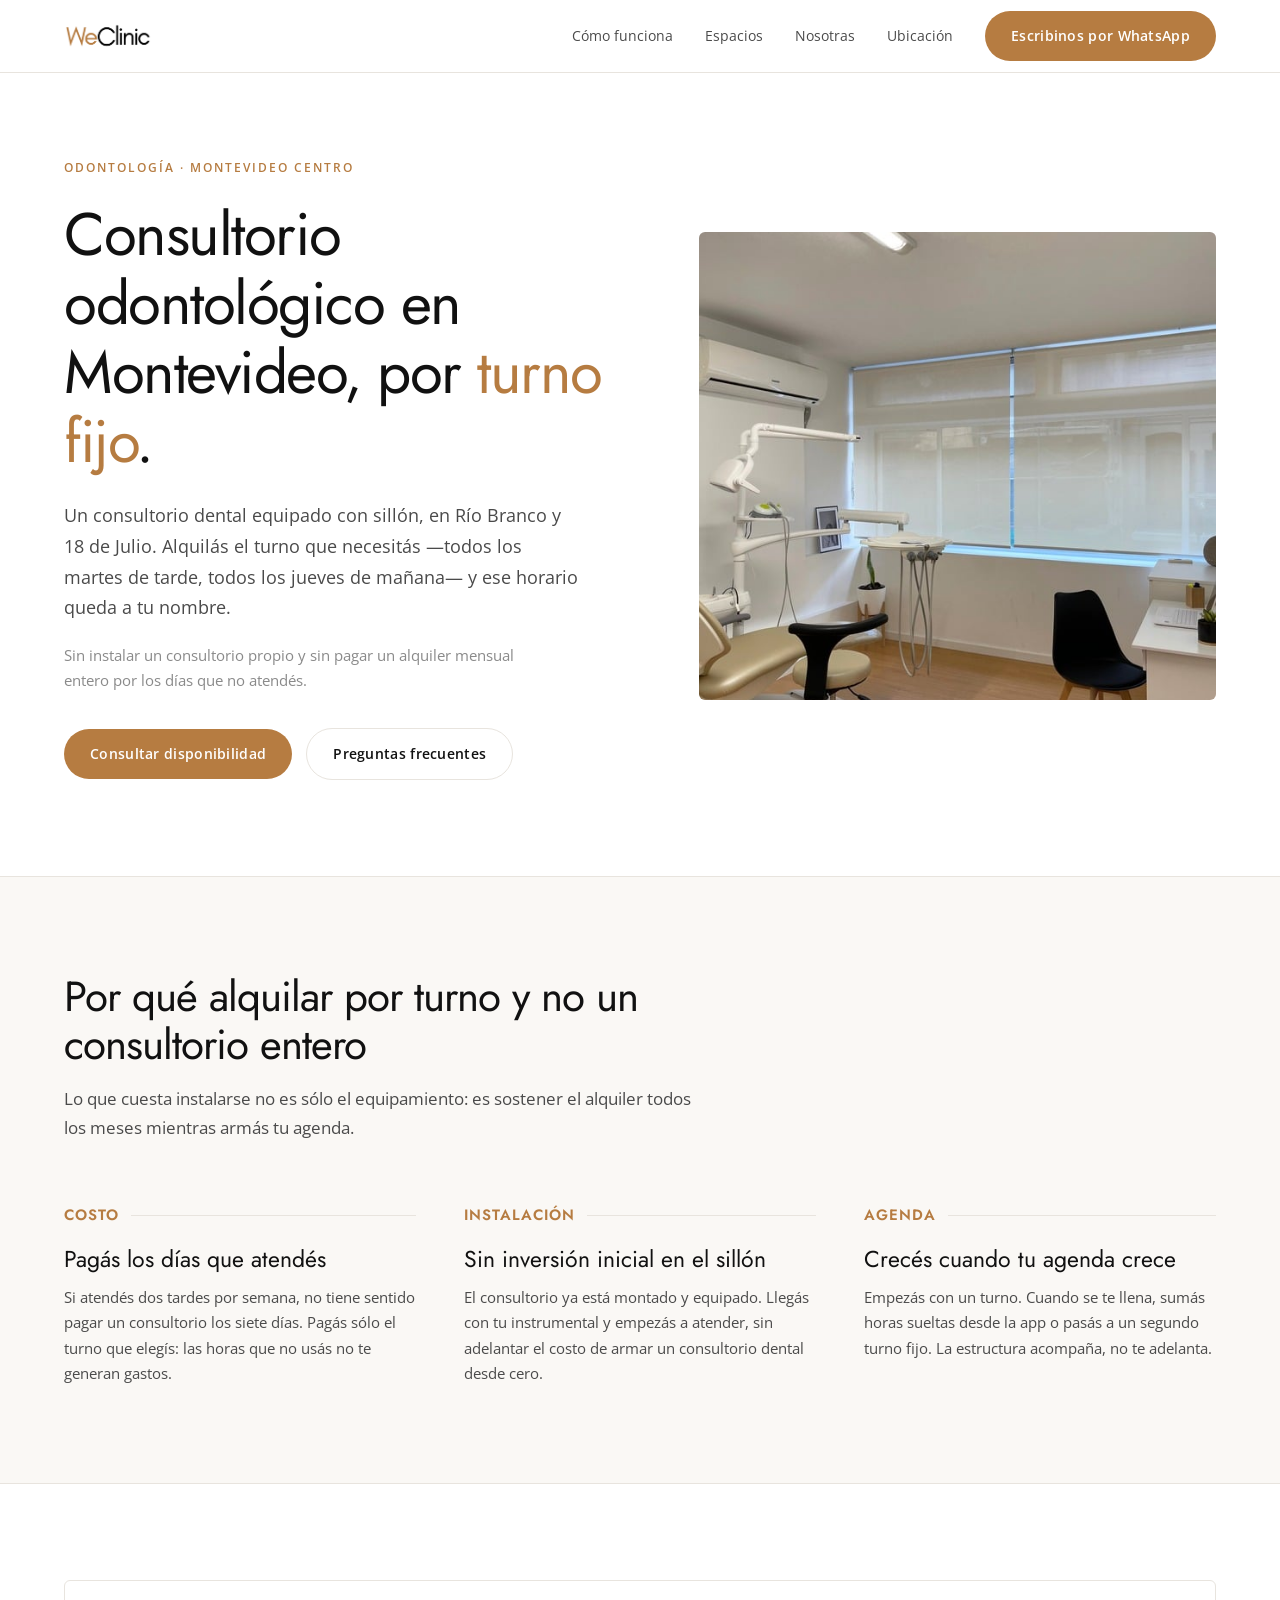
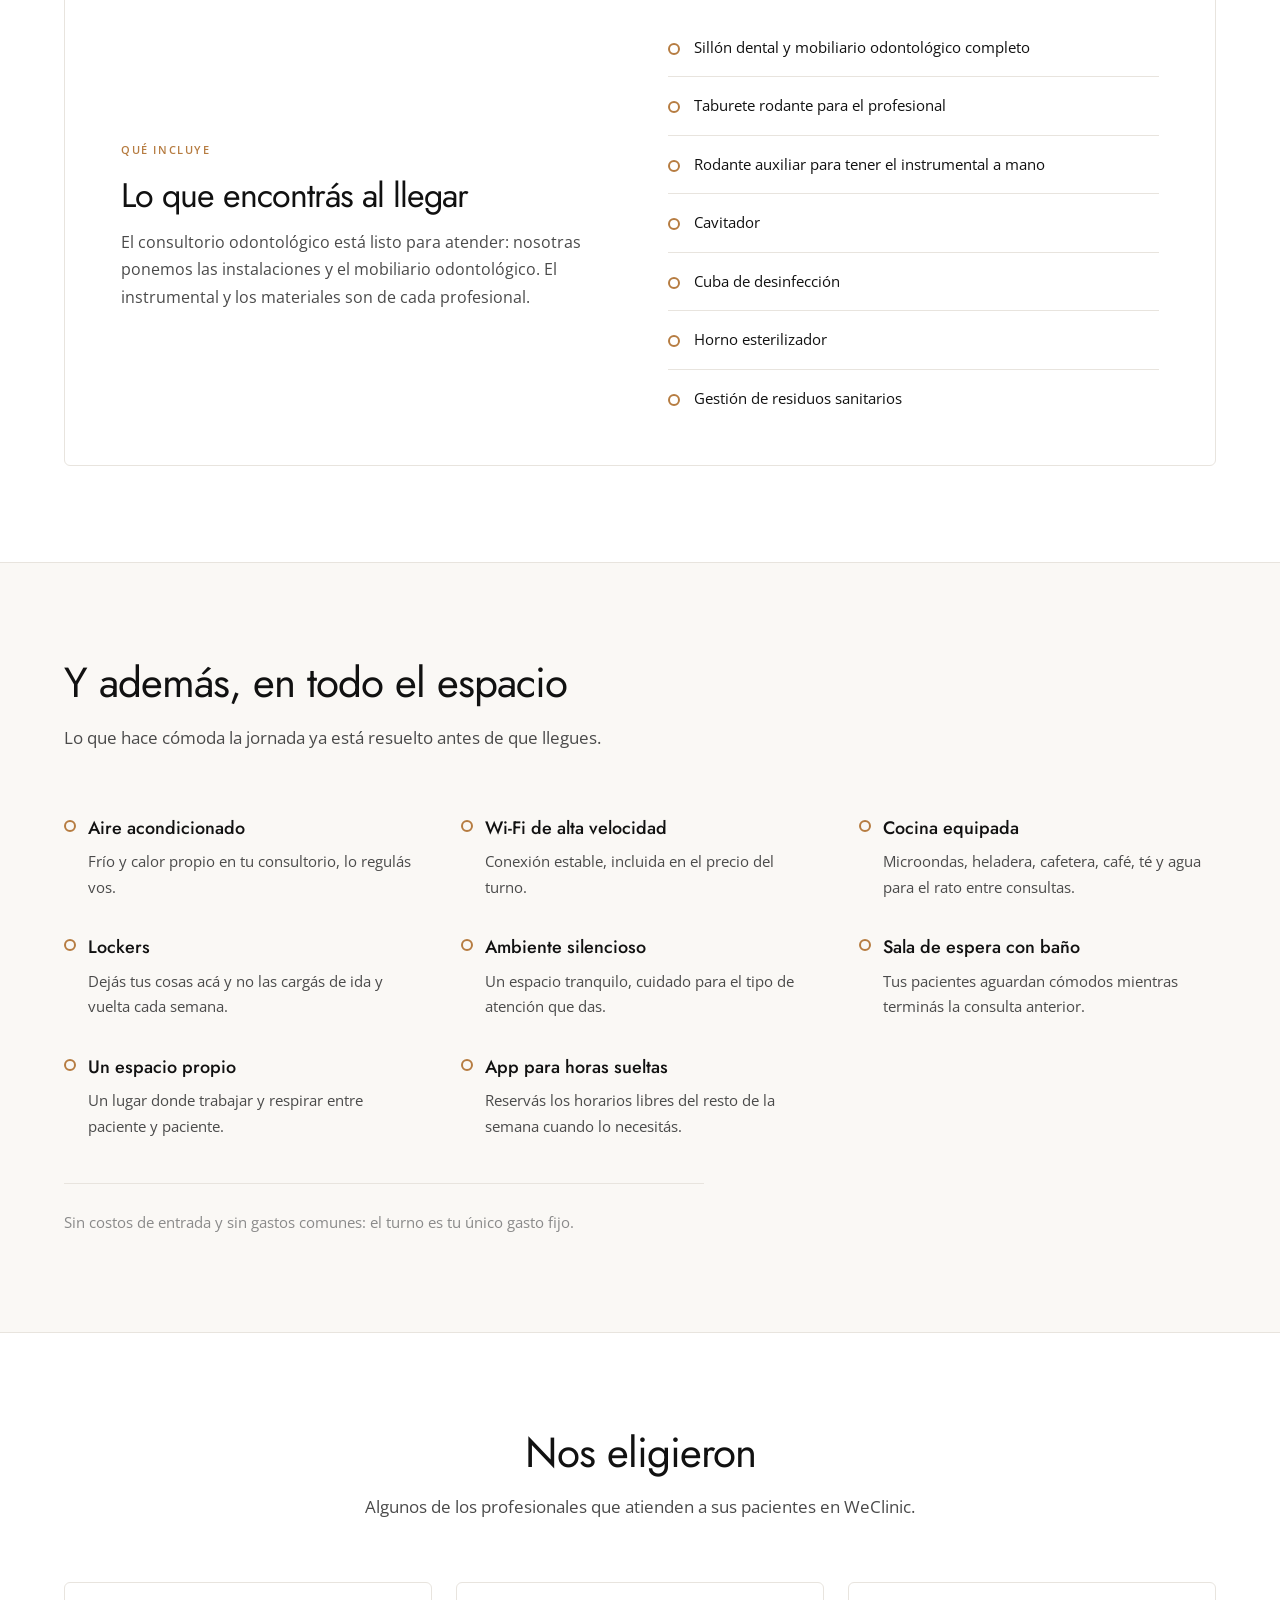
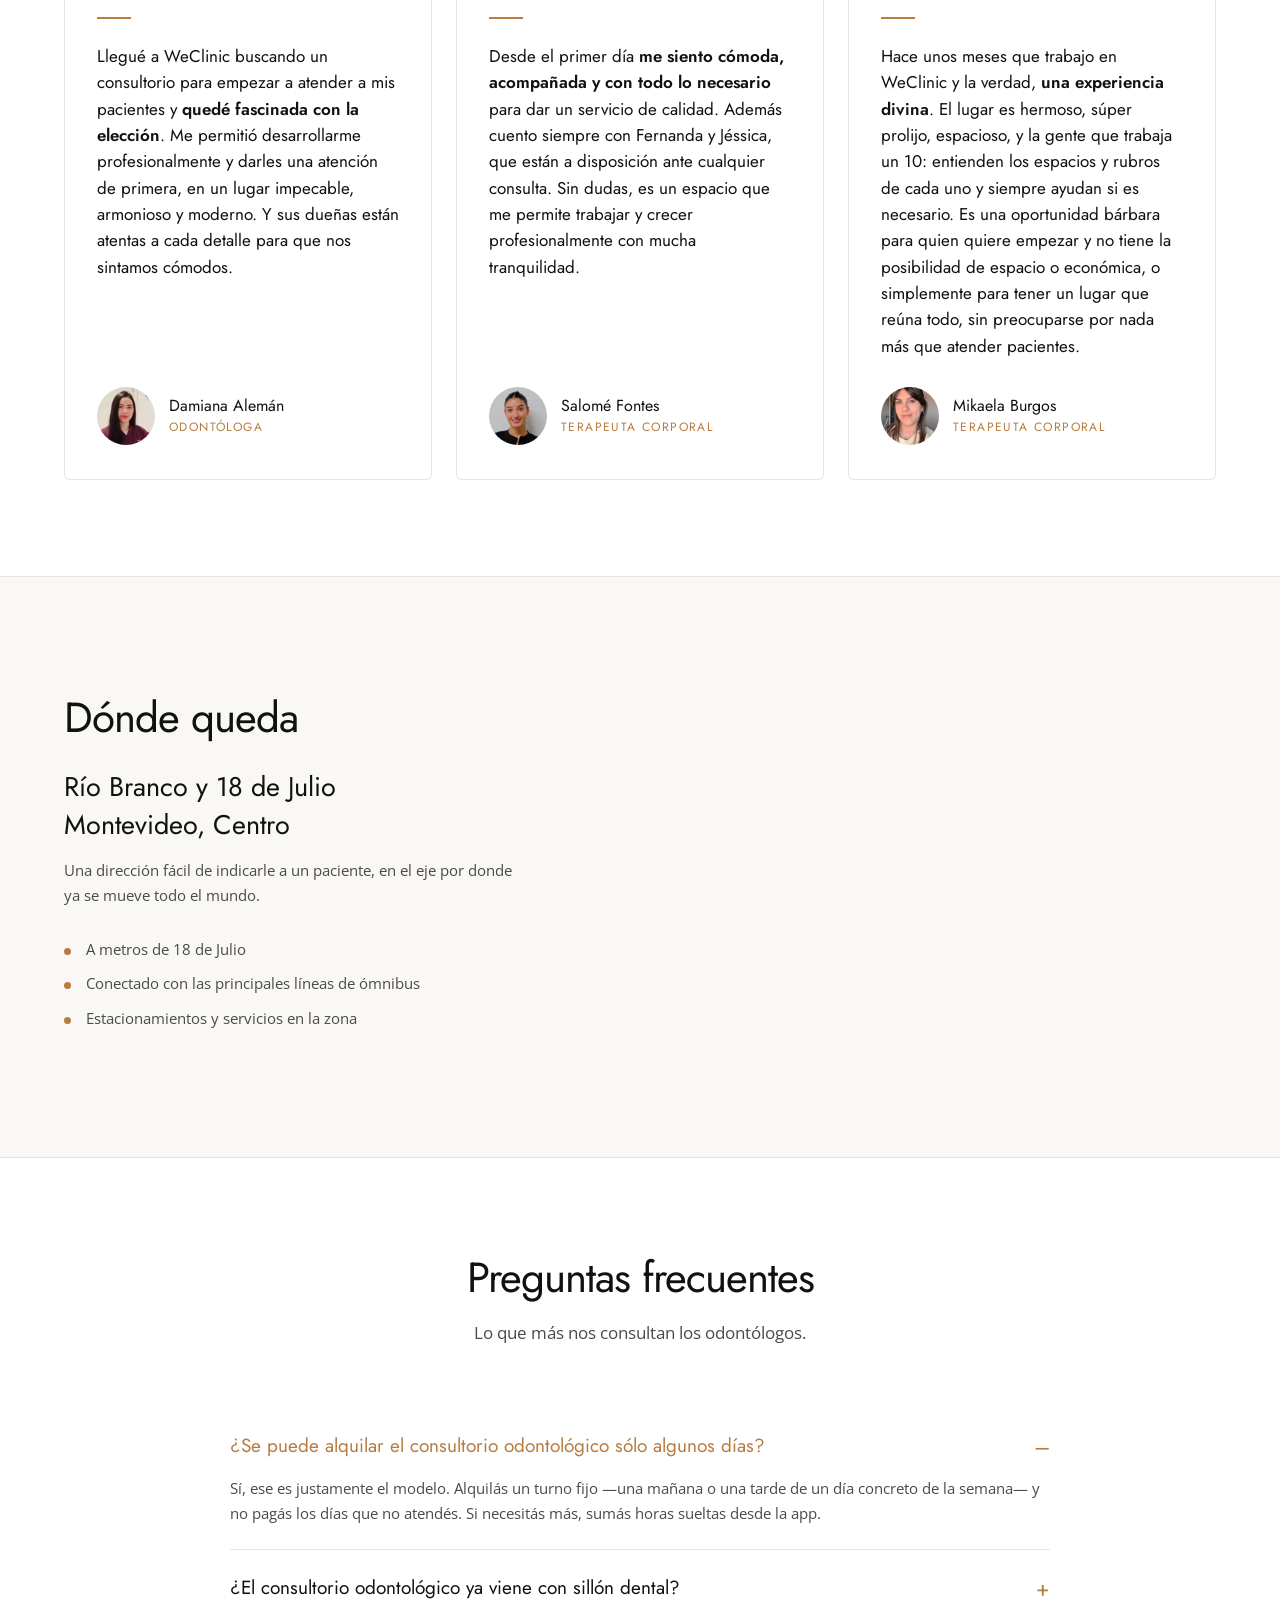
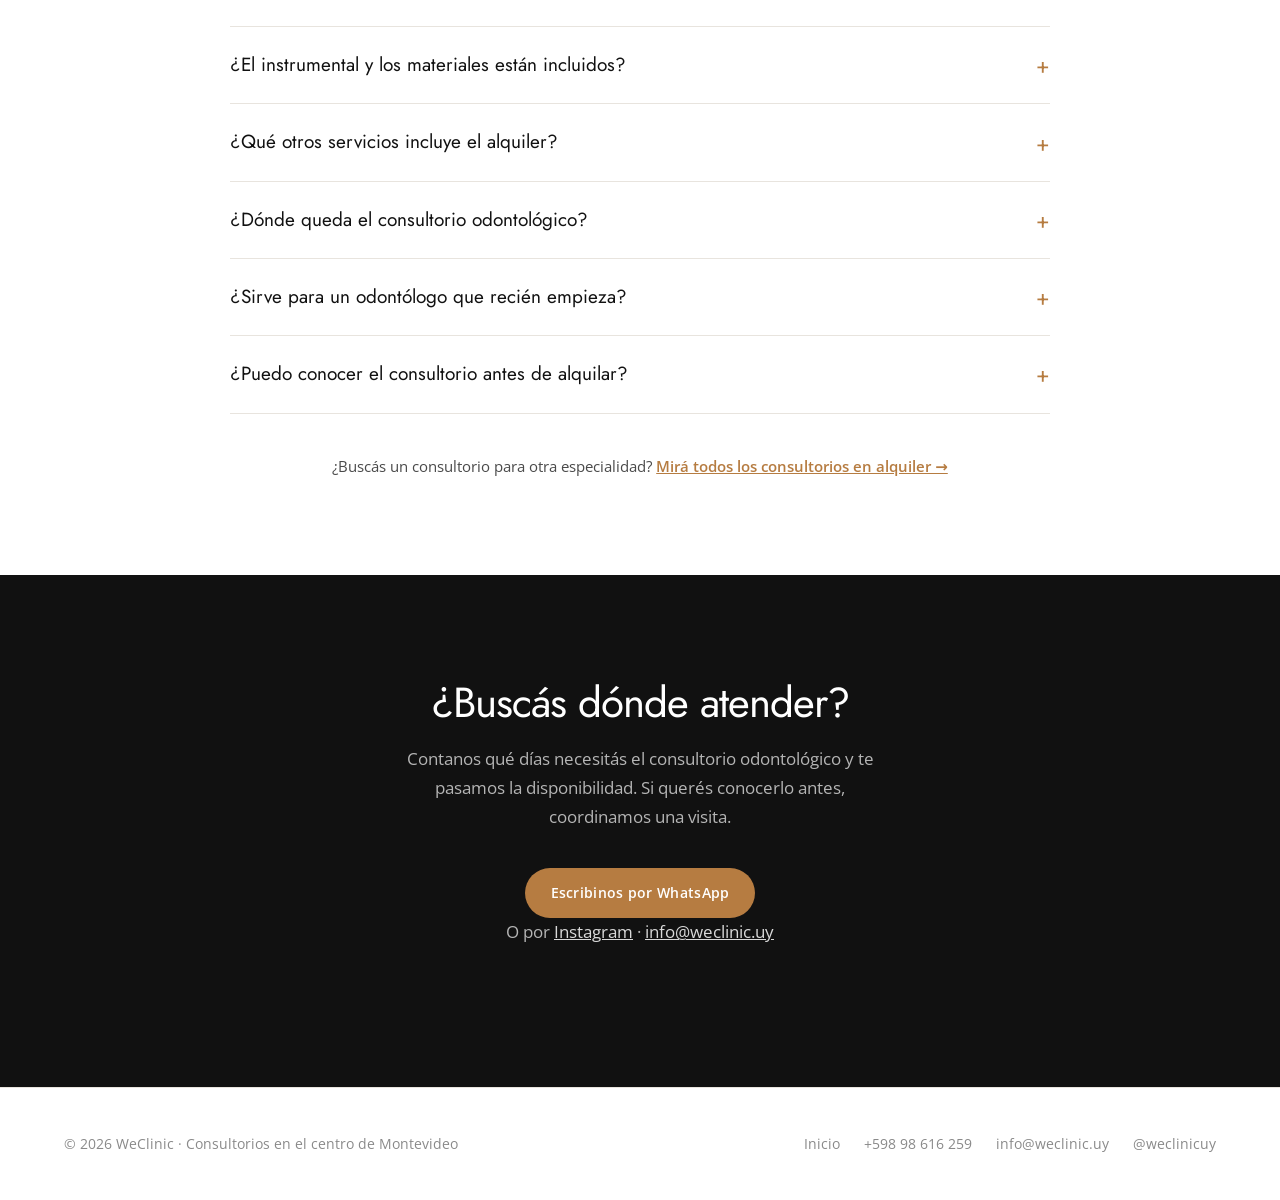
==== commit 959c60fe: "Separar lo odontológico de lo del espacio en la landing de odontología Co-Authored-By: Claude Opus 5" ====
--- a/consultorio-odontologico-montevideo/index.html
+++ b/consultorio-odontologico-montevideo/index.html
@@ -226,9 +226,6 @@
         <li>Cuba de desinfección</li>
         <li>Horno esterilizador</li>
         <li>Gestión de residuos sanitarios</li>
-        <li>Sala de espera con baño para tus pacientes</li>
-        <li>Un espacio propio para trabajar entre consultas</li>
-        <li>App para reservar horas sueltas el resto de la semana</li>
       </ul>
     </div>
   </div>
@@ -245,8 +242,9 @@
     </div>
 
     <!--
-      Esta lista es la misma que la de la home (sección "Qué incluye tu turno").
-      Si cambiás algo acá, cambialo también allá.
+      Esta lista es casi la misma que la de la home (sección "Qué incluye tu turno"):
+      acá no va "Consultorio equipado" porque el equipamiento odontológico está
+      más arriba, y sí va la app. Si cambiás algo compartido, cambialo también allá.
     -->
     <ul class="incl">
       <li>
@@ -268,6 +266,18 @@
       <li>
         <strong>Ambiente silencioso</strong>
         <span>Un espacio tranquilo, cuidado para el tipo de atención que das.</span>
+      </li>
+      <li>
+        <strong>Sala de espera con baño</strong>
+        <span>Tus pacientes aguardan cómodos mientras terminás la consulta anterior.</span>
+      </li>
+      <li>
+        <strong>Un espacio propio</strong>
+        <span>Un lugar donde trabajar y respirar entre paciente y paciente.</span>
+      </li>
+      <li>
+        <strong>App para horas sueltas</strong>
+        <span>Reservás los horarios libres del resto de la semana cuando lo necesitás.</span>
       </li>
     </ul>
 
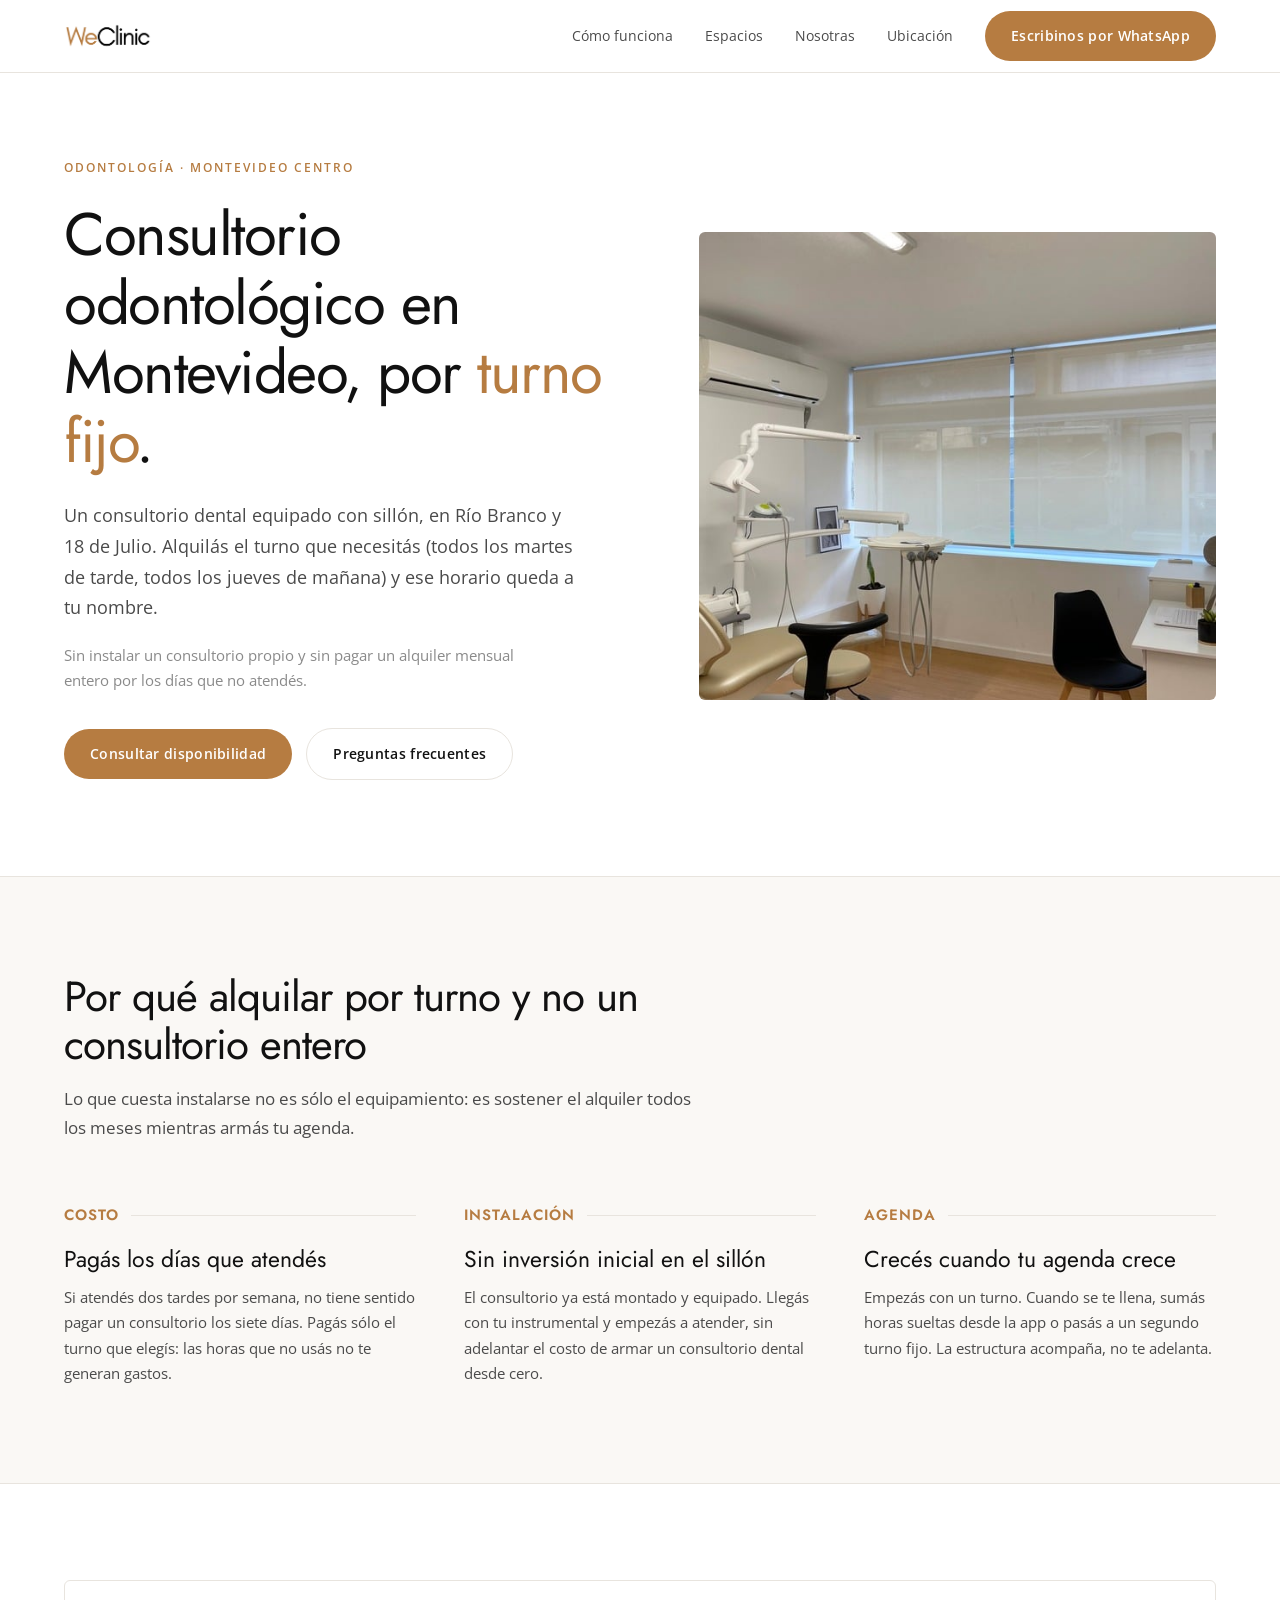
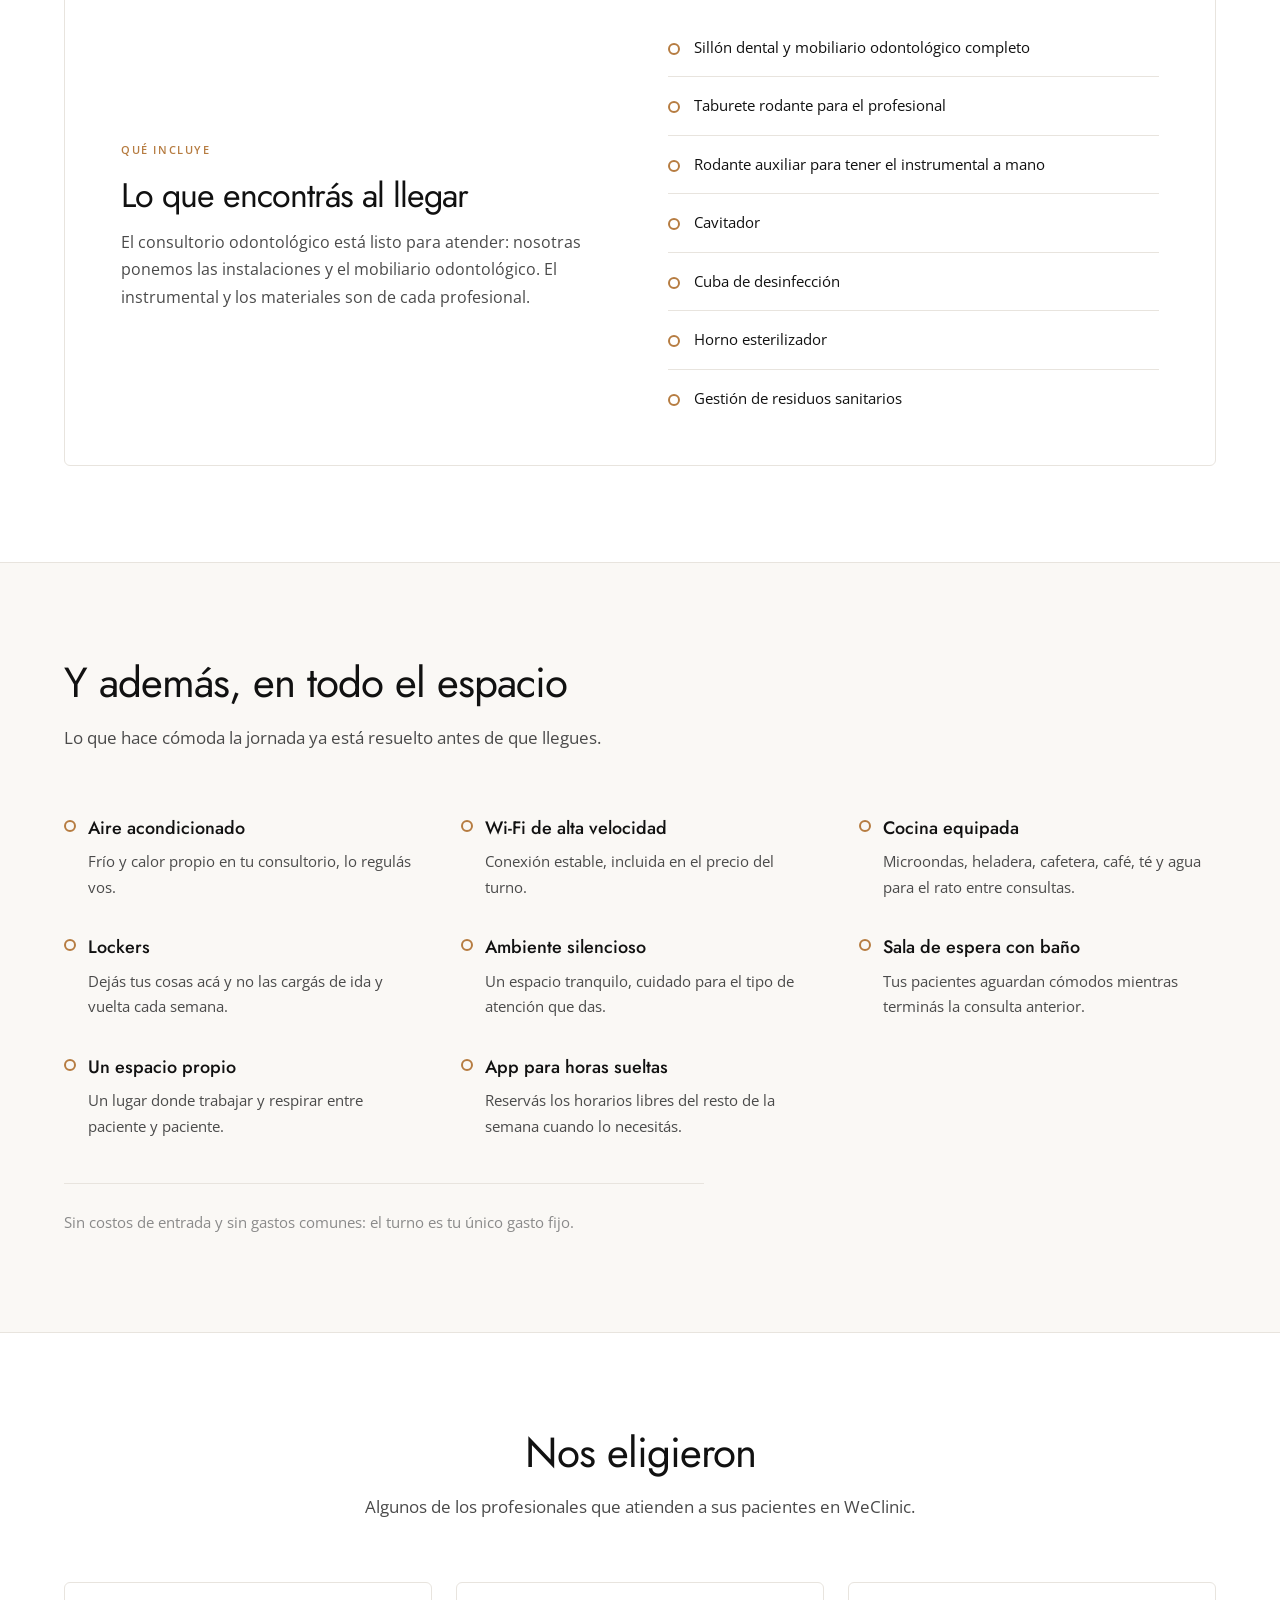
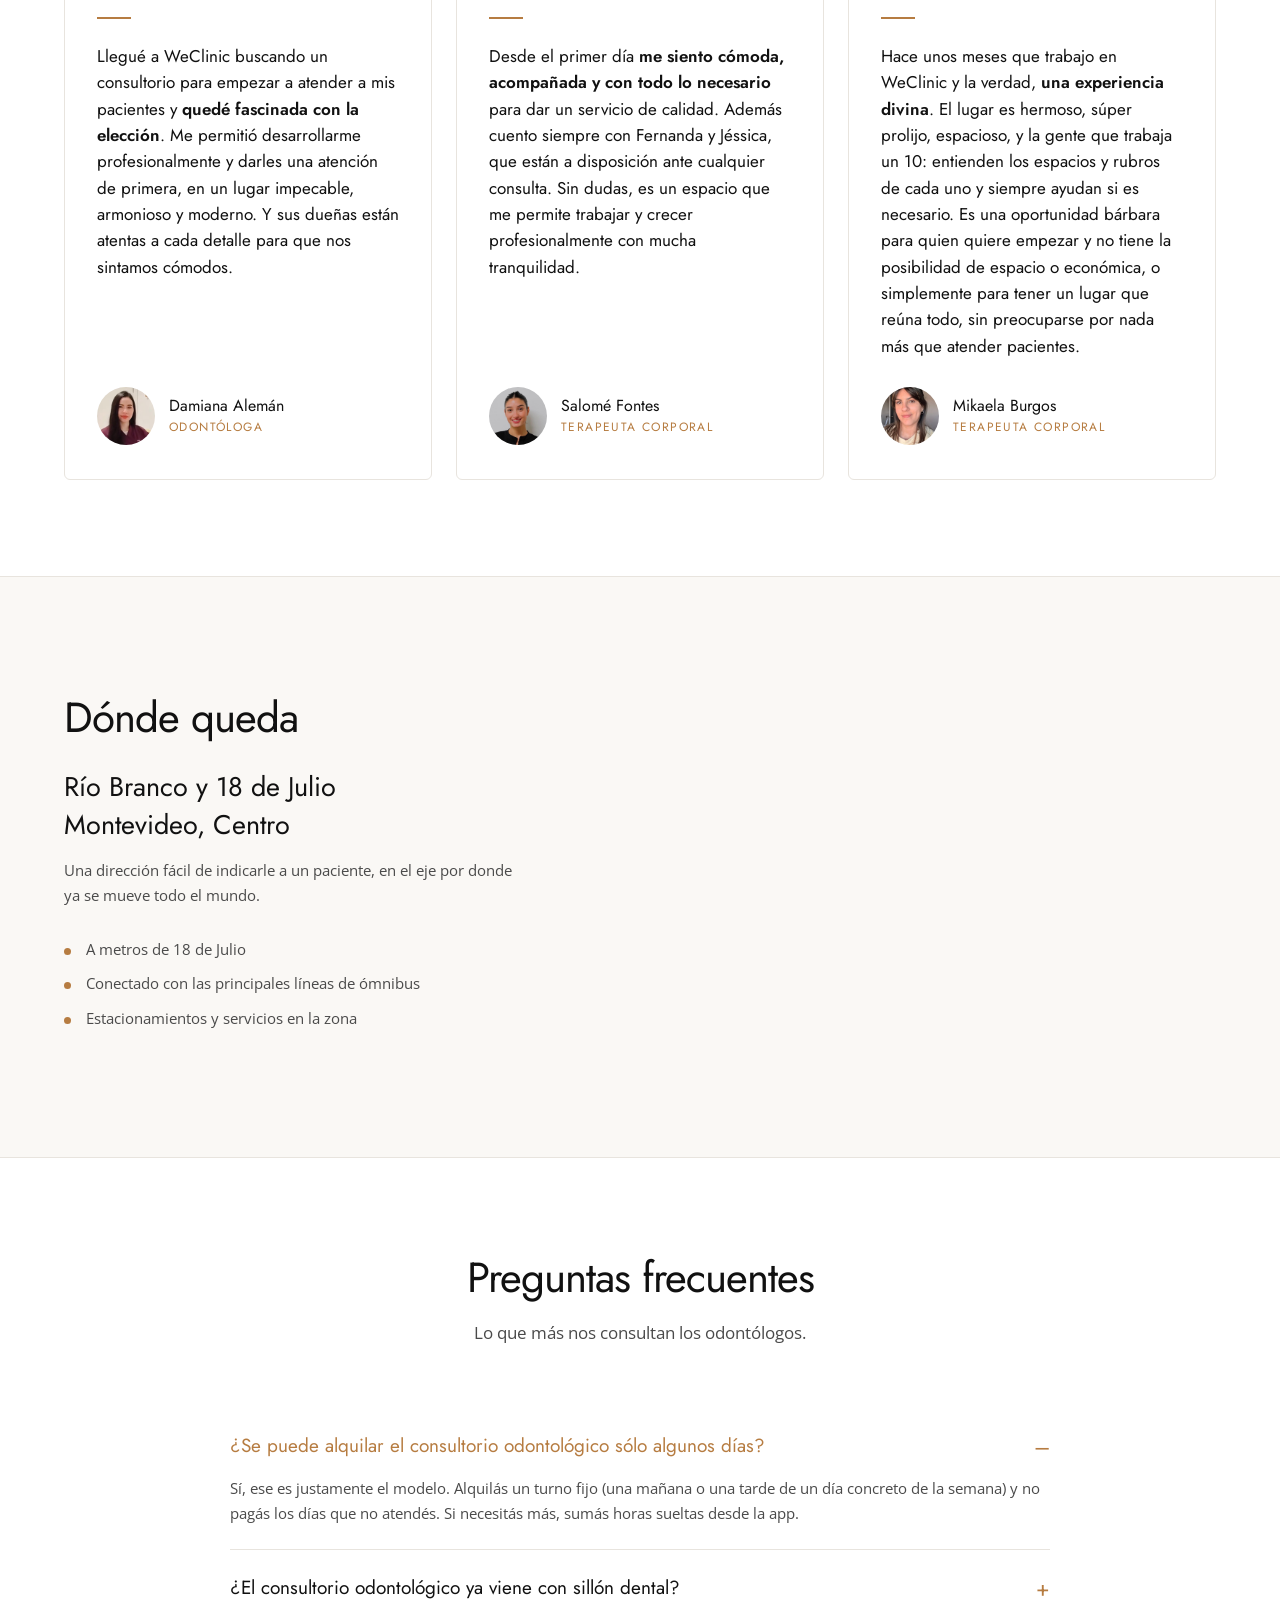
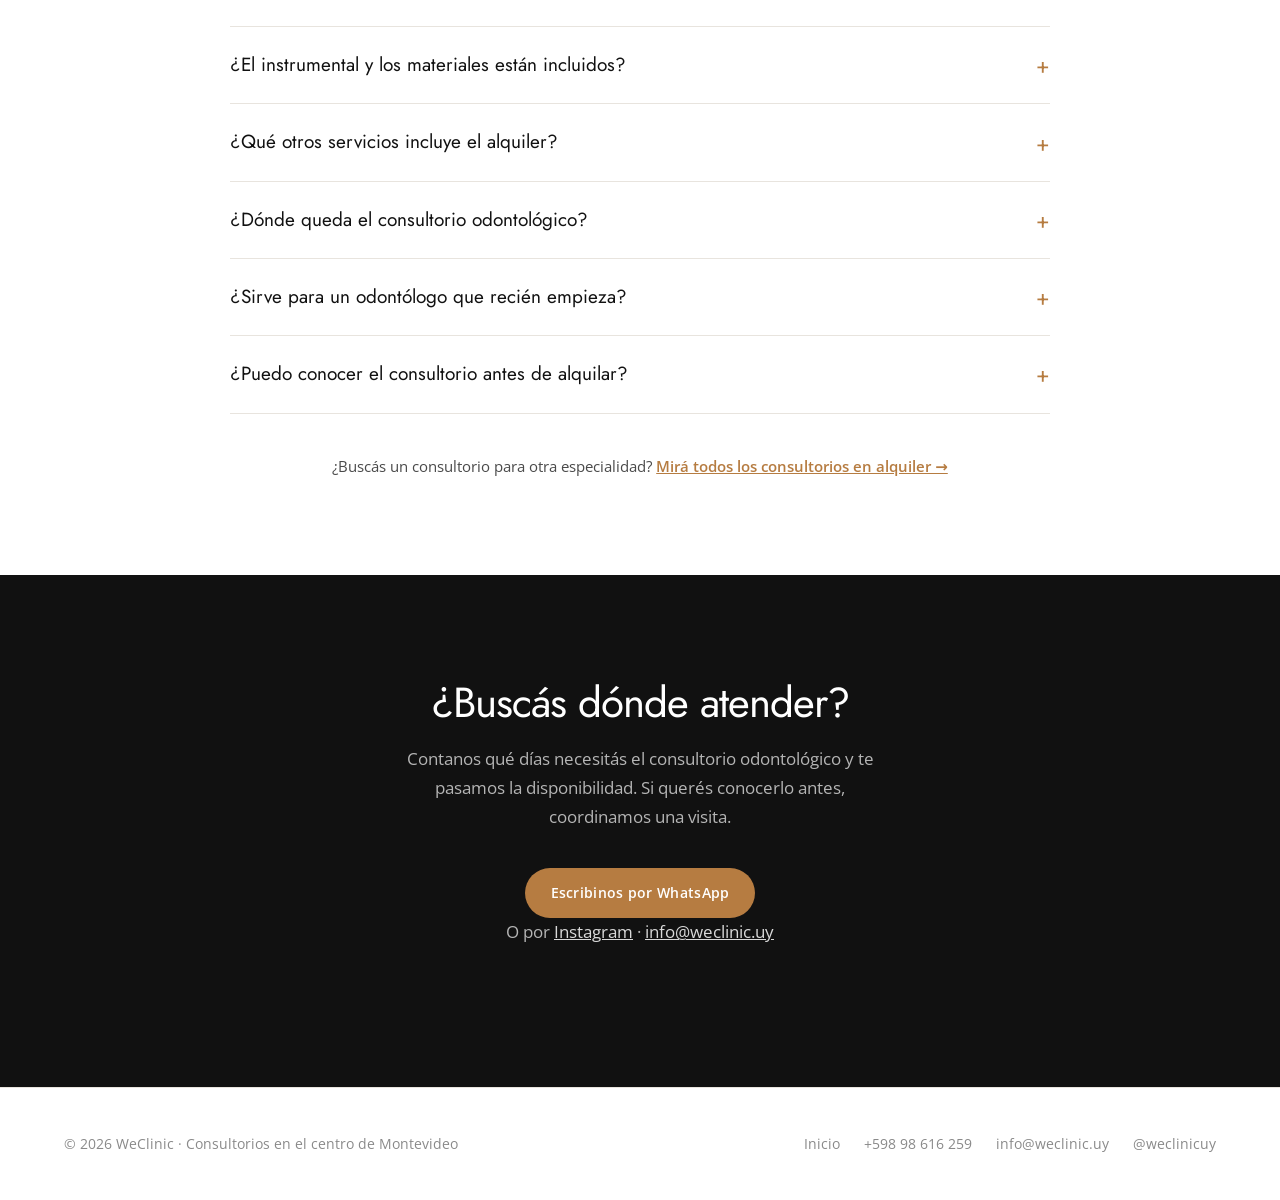
==== commit cd865386: "Sacar las rayas de diálogo del texto de las dos páginas Co-Authored-By: Claude Opus 5 (1M context) <" ====
--- a/consultorio-odontologico-montevideo/index.html
+++ b/consultorio-odontologico-montevideo/index.html
@@ -80,7 +80,7 @@
           "name": "¿Se puede alquilar el consultorio odontológico sólo algunos días?",
           "acceptedAnswer": {
             "@type": "Answer",
-            "text": "Sí, ese es justamente el modelo. Alquilás un turno fijo —una mañana o una tarde de un día concreto de la semana— y no pagás los días que no atendés. Si necesitás más, sumás horas sueltas desde la app."
+            "text": "Sí, ese es justamente el modelo. Alquilás un turno fijo (una mañana o una tarde de un día concreto de la semana) y no pagás los días que no atendés. Si necesitás más, sumás horas sueltas desde la app."
           }
         },
         {
@@ -96,7 +96,7 @@
           "name": "¿El instrumental y los materiales están incluidos?",
           "acceptedAnswer": {
             "@type": "Answer",
-            "text": "No. Nosotras brindamos las instalaciones y el mobiliario odontológico —sillón dental, taburete rodante, rodante auxiliar, cavitador, cuba de desinfección y horno esterilizador—. El instrumental y los materiales son personales de cada profesional."
+            "text": "No. Nosotras brindamos las instalaciones y el mobiliario odontológico: sillón dental, taburete rodante, rodante auxiliar, cavitador, cuba de desinfección y horno esterilizador. El instrumental y los materiales son personales de cada profesional."
           }
         },
         {
@@ -160,8 +160,8 @@
       <h1>Consultorio odontológico en Montevideo, por <em>turno fijo</em>.</h1>
       <p class="lede">
         Un consultorio dental equipado con sillón, en Río Branco y 18 de Julio.
-        Alquilás el turno que necesitás —todos los martes de tarde, todos los jueves
-        de mañana— y ese horario queda a tu nombre.
+        Alquilás el turno que necesitás (todos los martes de tarde, todos los jueves
+        de mañana) y ese horario queda a tu nombre.
       </p>
       <p class="hero-note">
         Sin instalar un consultorio propio y sin pagar un alquiler mensual entero
@@ -393,7 +393,7 @@
     <div class="faq">
       <details open>
         <summary>¿Se puede alquilar el consultorio odontológico sólo algunos días?</summary>
-        <p>Sí, ese es justamente el modelo. Alquilás un turno fijo —una mañana o una tarde de un día concreto de la semana— y no pagás los días que no atendés. Si necesitás más, sumás horas sueltas desde la app.</p>
+        <p>Sí, ese es justamente el modelo. Alquilás un turno fijo (una mañana o una tarde de un día concreto de la semana) y no pagás los días que no atendés. Si necesitás más, sumás horas sueltas desde la app.</p>
       </details>
       <details>
         <summary>¿El consultorio odontológico ya viene con sillón dental?</summary>
@@ -401,7 +401,7 @@
       </details>
       <details>
         <summary>¿El instrumental y los materiales están incluidos?</summary>
-        <p>No. Nosotras brindamos las instalaciones y el mobiliario odontológico —sillón dental, taburete rodante, rodante auxiliar, cavitador, cuba de desinfección y horno esterilizador—. El instrumental y los materiales son personales de cada profesional.</p>
+        <p>No. Nosotras brindamos las instalaciones y el mobiliario odontológico: sillón dental, taburete rodante, rodante auxiliar, cavitador, cuba de desinfección y horno esterilizador. El instrumental y los materiales son personales de cada profesional.</p>
       </details>
       <details>
         <summary>¿Qué otros servicios incluye el alquiler?</summary>
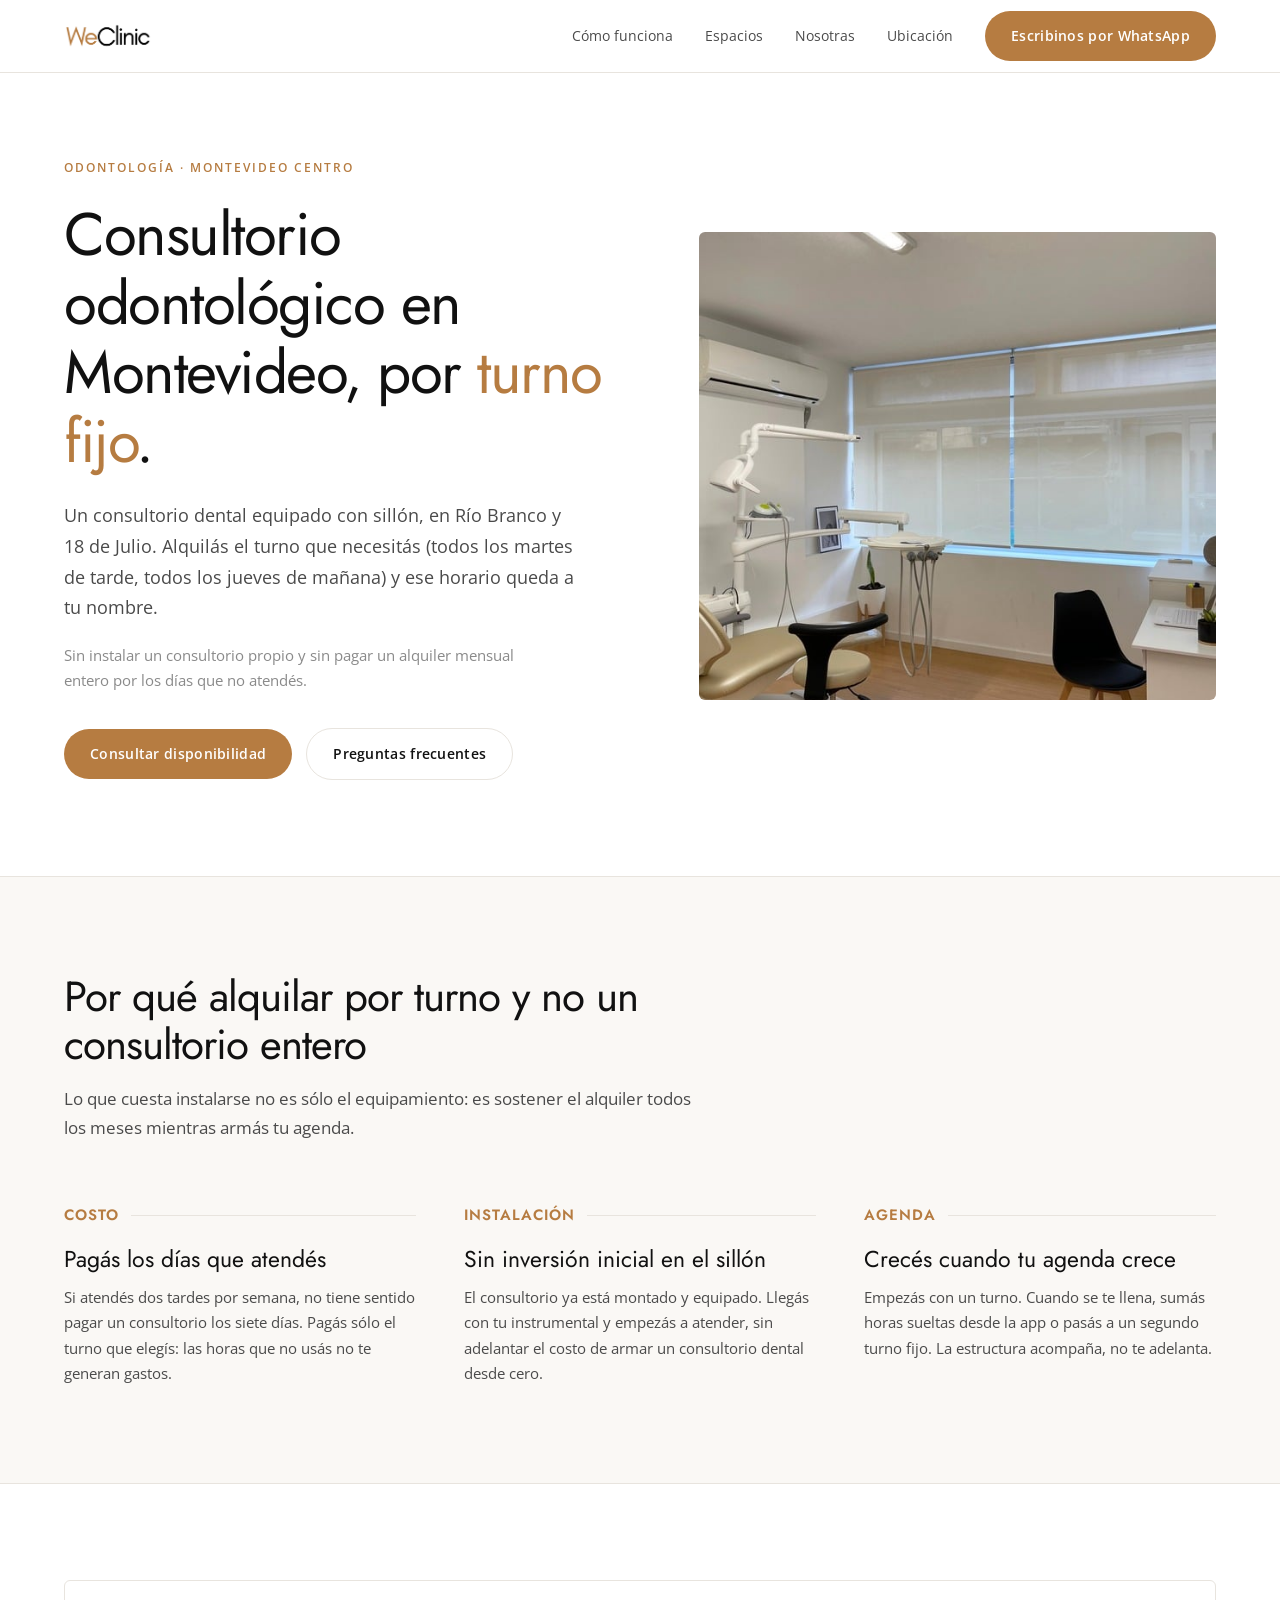
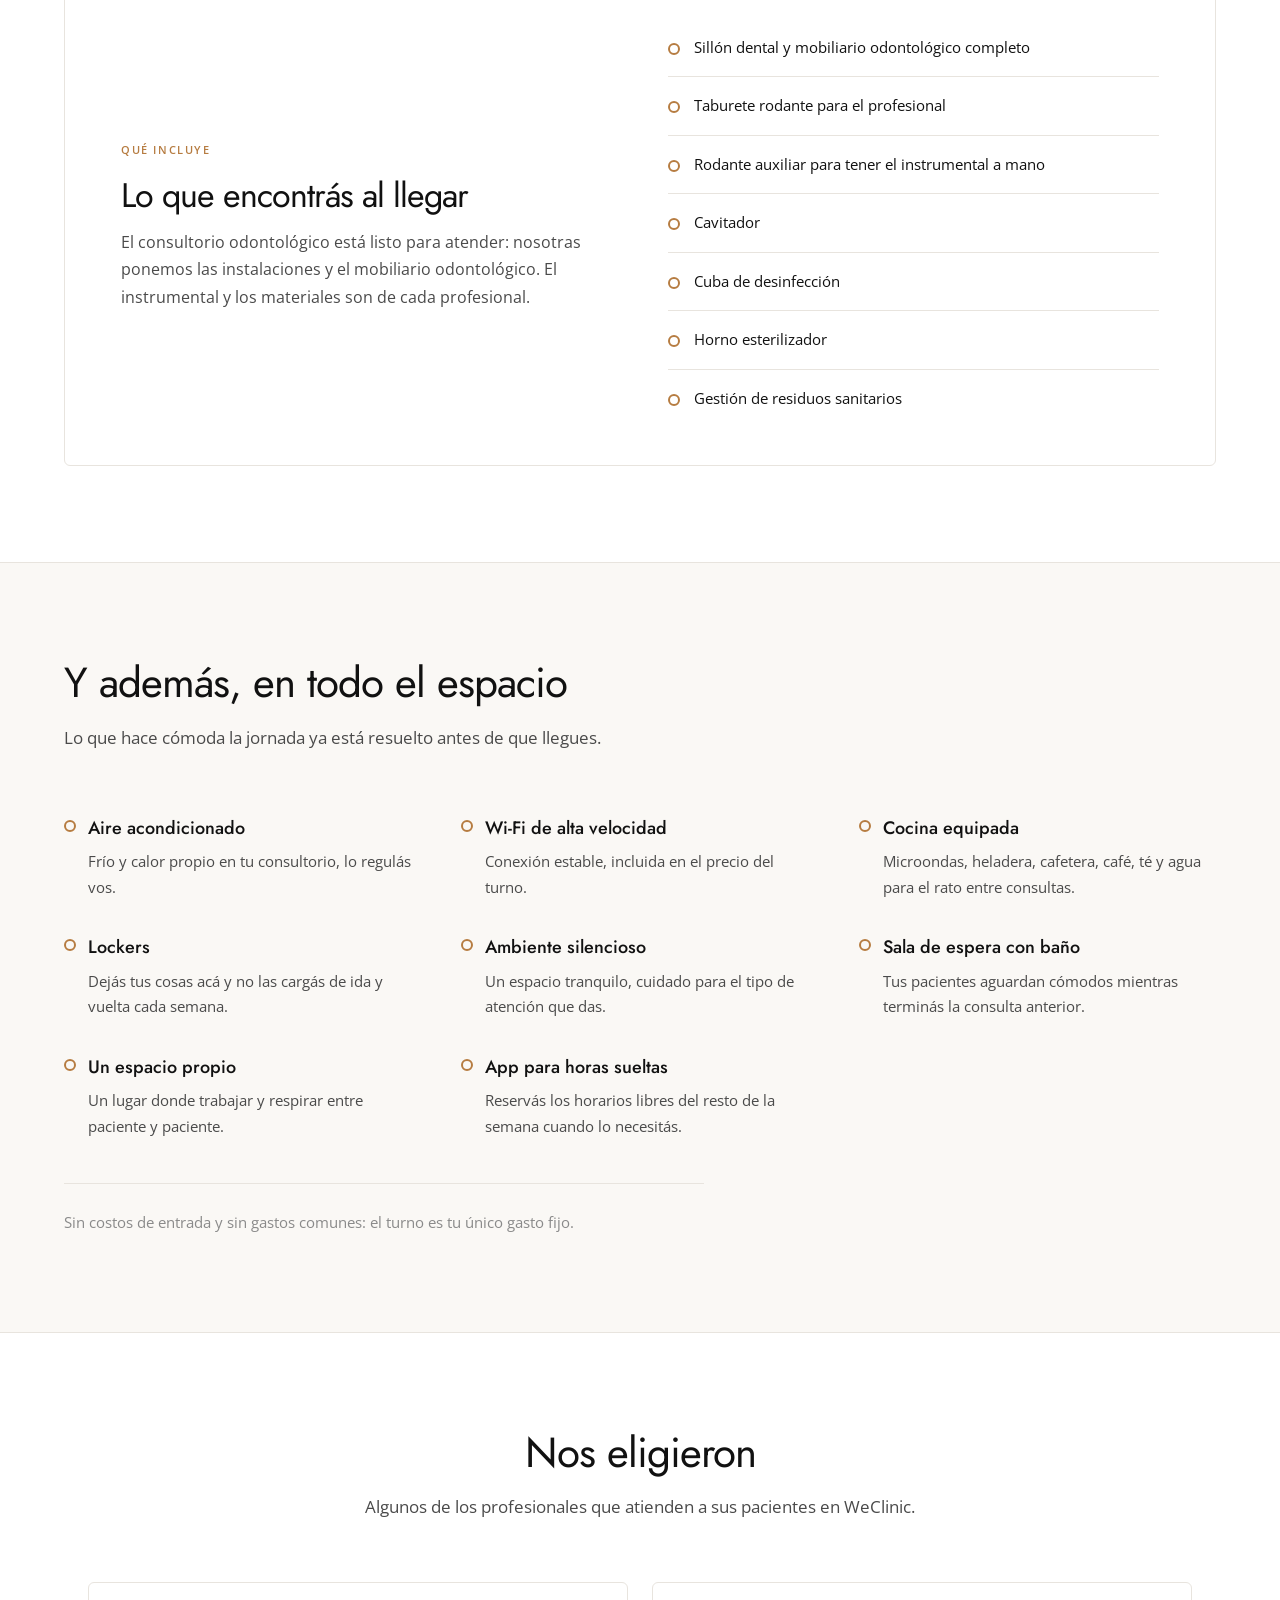
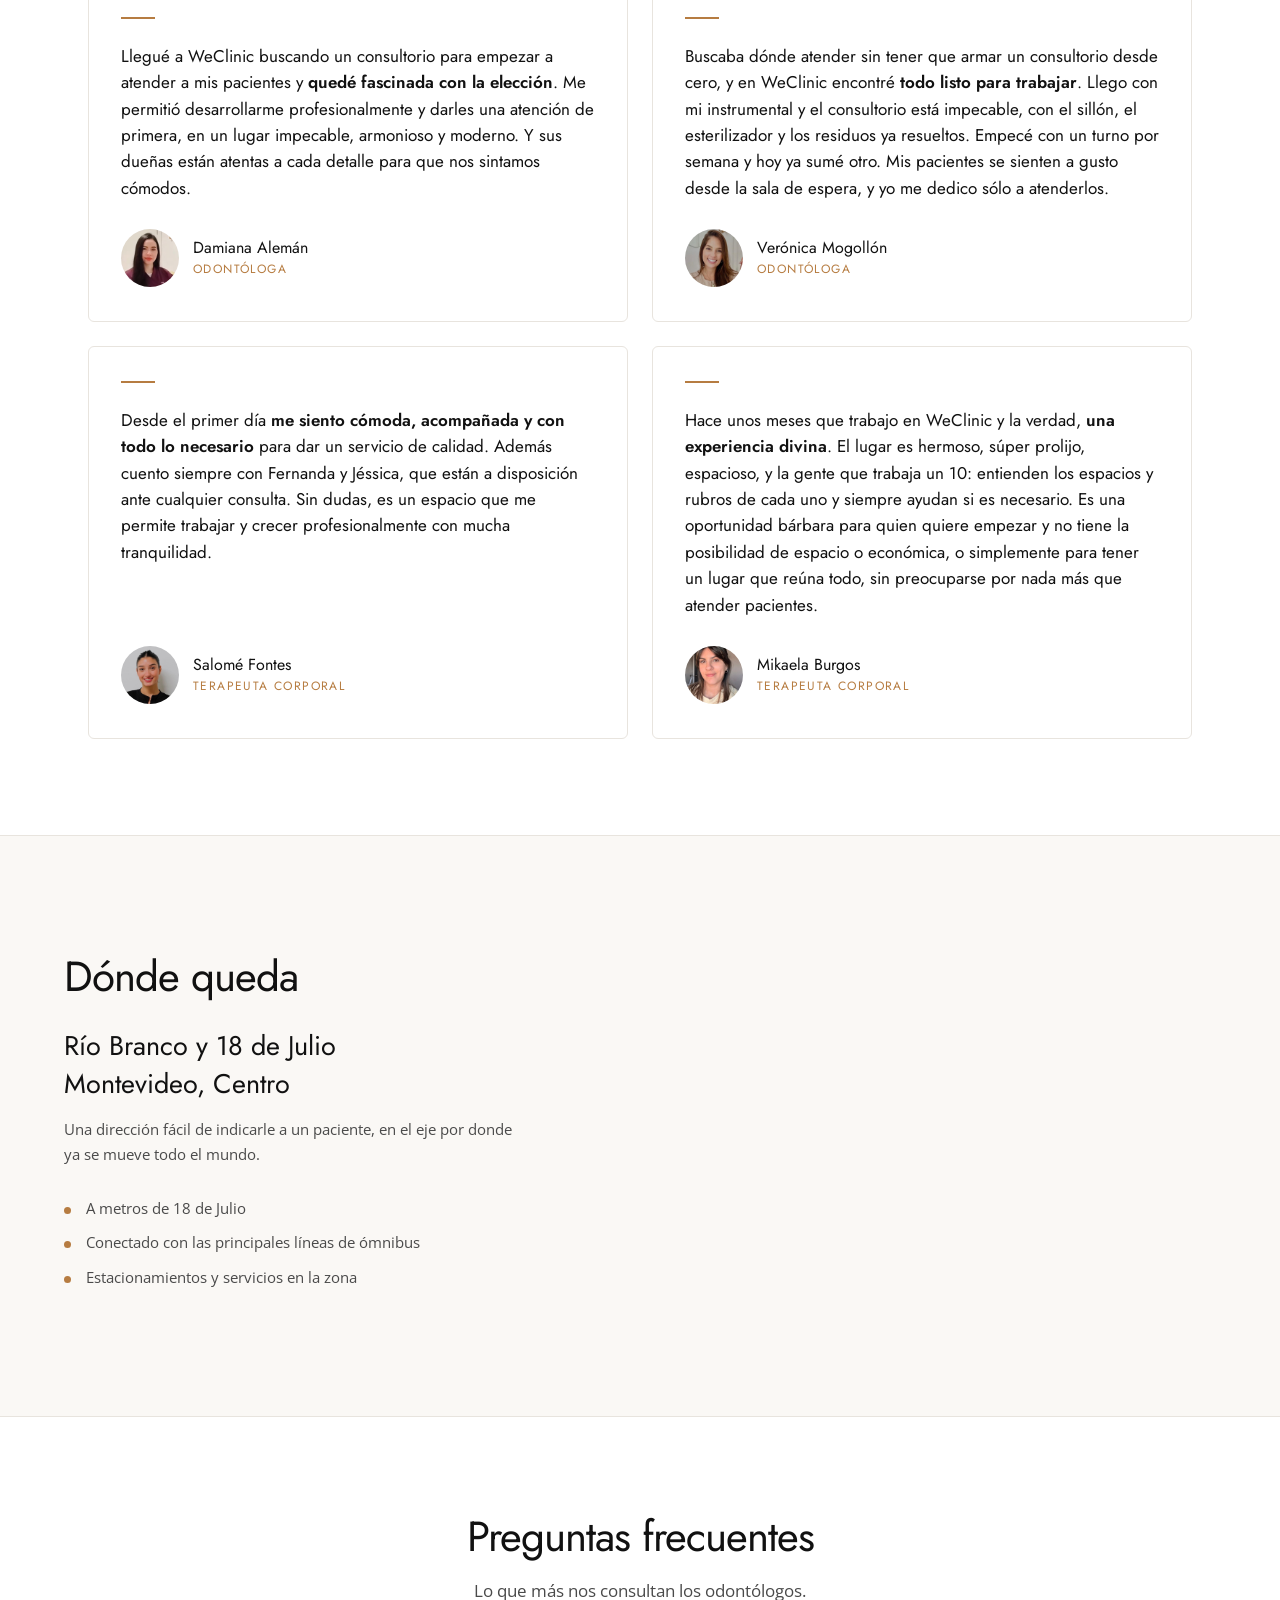
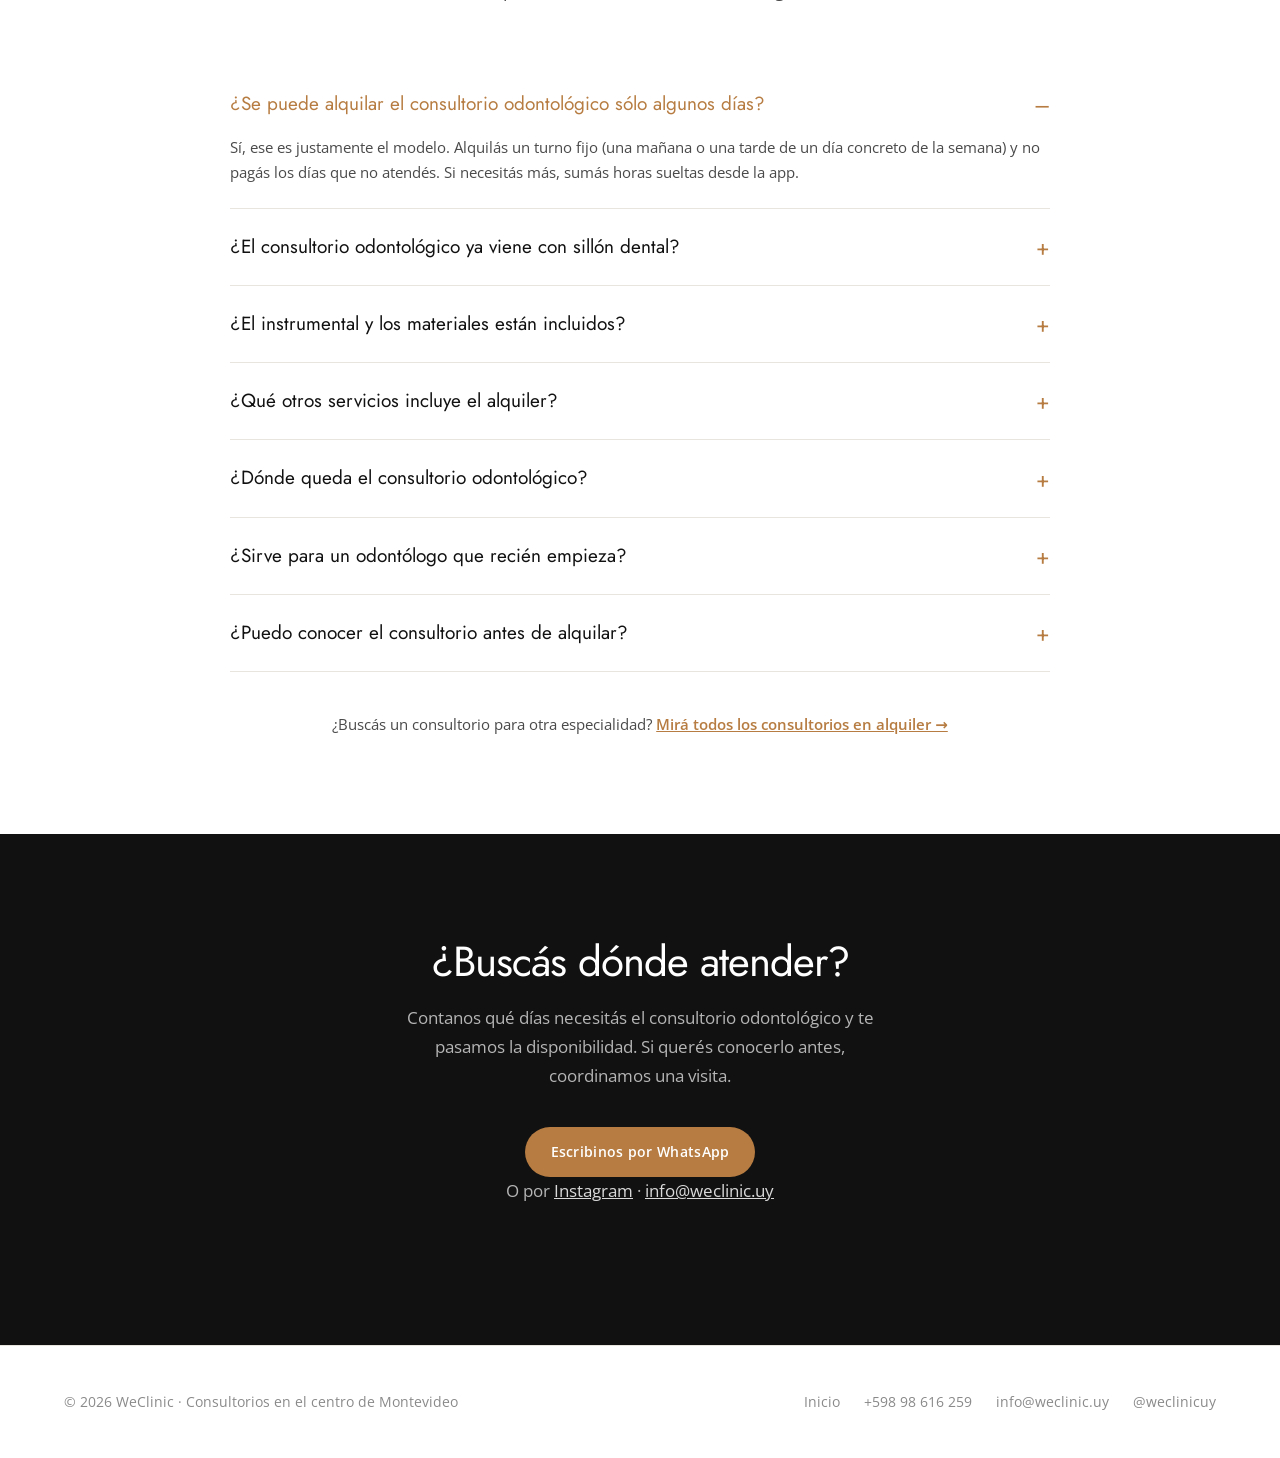
==== commit 03d7229a: "Sumar el testimonio de Verónica Mogollón a las dos páginas Co-Authored-By: Claude Opus 5 <noreply@an" ====
--- a/consultorio-odontologico-montevideo/index.html
+++ b/consultorio-odontologico-montevideo/index.html
@@ -317,6 +317,23 @@
                alt="Damiana Alemán, odontóloga en el consultorio odontológico de WeClinic en Montevideo"
                width="320" height="320" loading="lazy">
           <span class="quote-who">Damiana Alemán<span class="quote-role">Odontóloga</span></span>
+        </figcaption>
+      </figure>
+      <figure class="quote-card">
+        <div class="spec-mark"></div>
+        <blockquote>
+          Buscaba dónde atender sin tener que armar un consultorio desde cero, y en
+          WeClinic encontré <strong>todo listo para trabajar</strong>. Llego con mi
+          instrumental y el consultorio está impecable, con el sillón, el esterilizador
+          y los residuos ya resueltos. Empecé con un turno por semana y hoy ya sumé
+          otro. Mis pacientes se sienten a gusto desde la sala de espera, y yo me dedico
+          sólo a atenderlos.
+        </blockquote>
+        <figcaption>
+          <img class="quote-photo" src="../img/veronica-mogollon.jpg"
+               alt="Verónica Mogollón, odontóloga general en WeClinic Montevideo"
+               width="320" height="320" loading="lazy">
+          <span class="quote-who">Verónica Mogollón<span class="quote-role">Odontóloga</span></span>
         </figcaption>
       </figure>
       <figure class="quote-card">
--- a/css/site.css
+++ b/css/site.css
@@ -142,6 +142,9 @@
   .quote-card:hover{border-color:var(--gold);transform:translateY(-3px)}
   /* Con un solo testimonio la tarjeta se ensancha, para que no quede sola y flaca */
   .quote-card:only-child{max-width:660px}
+  /* Con cuatro, dos por fila, así no queda una tarjeta sola abajo */
+  .quote-card:first-child:nth-last-child(4),
+  .quote-card:first-child:nth-last-child(4) ~ .quote-card{flex-basis:420px;max-width:540px}
   .quote-card blockquote{
     flex:1;font-family:'Jost',sans-serif;font-size:17px;line-height:1.55;
     color:var(--ink);margin-bottom:28px;
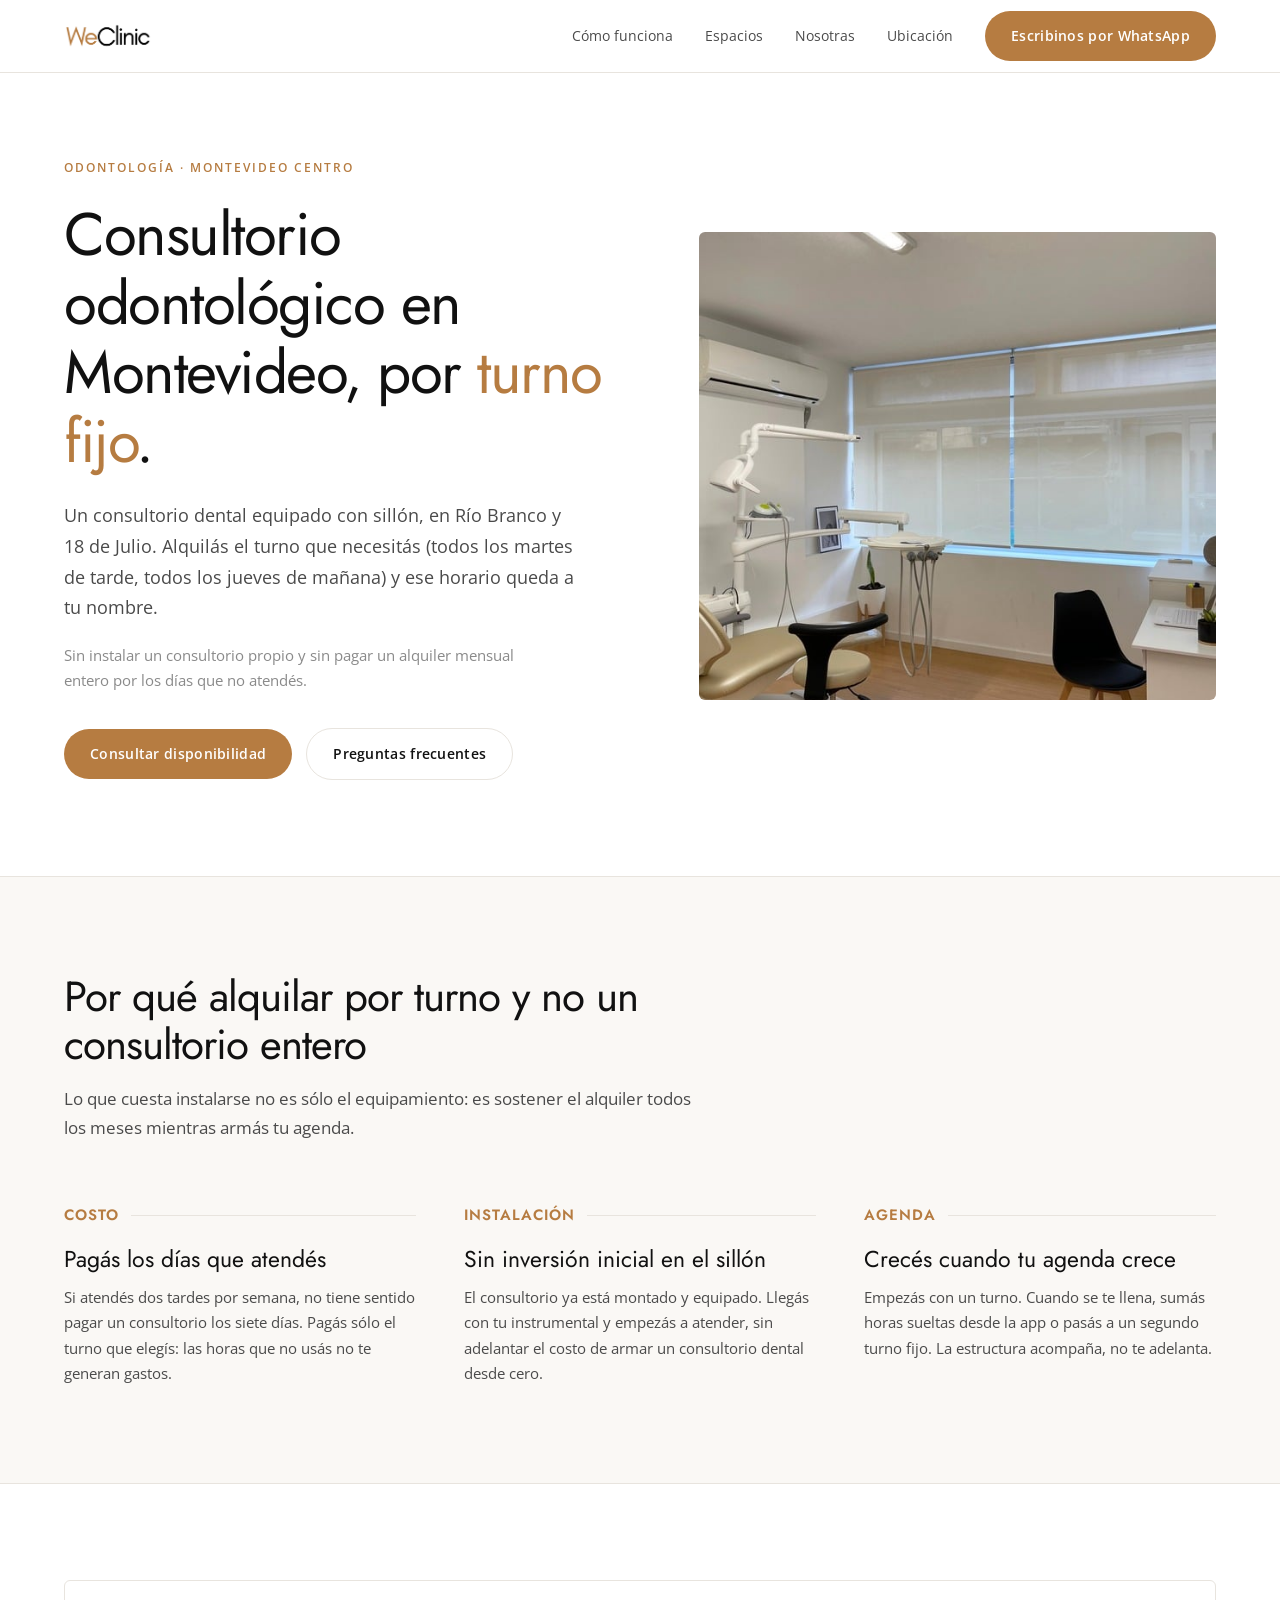
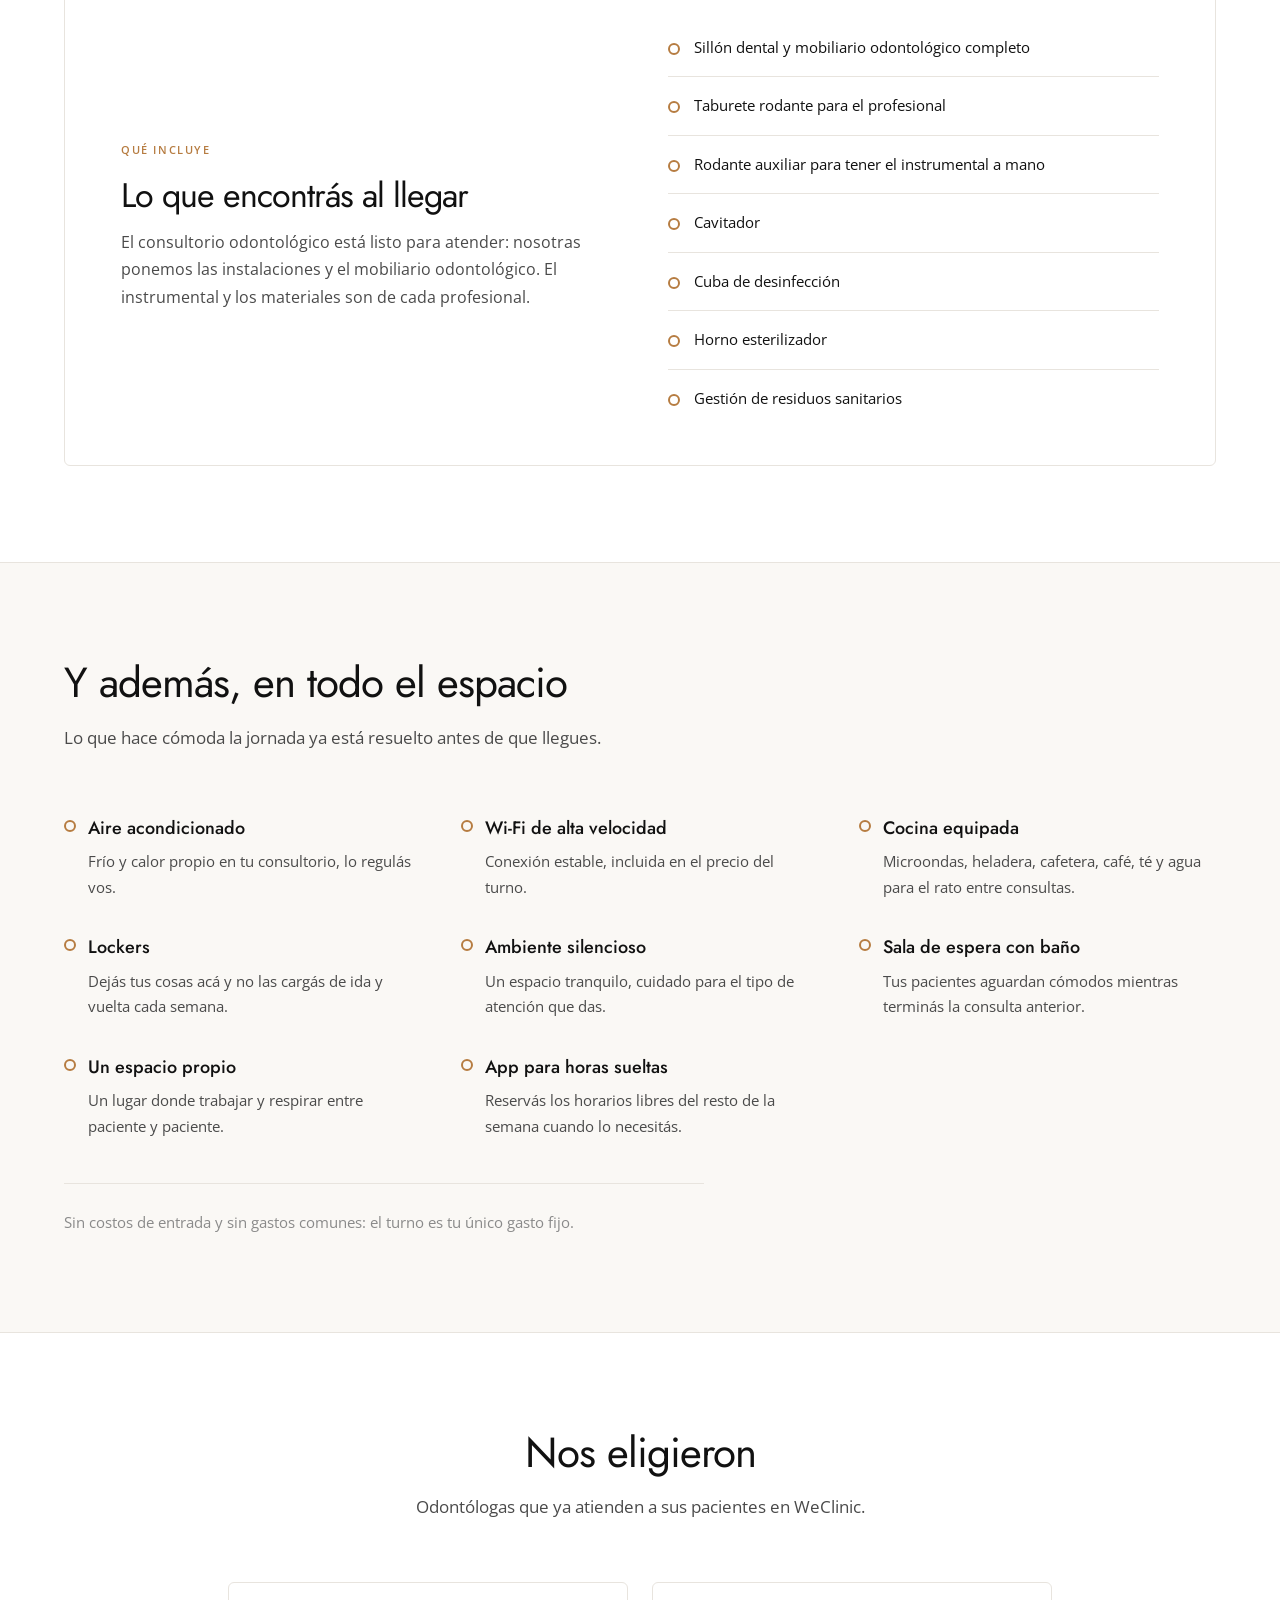
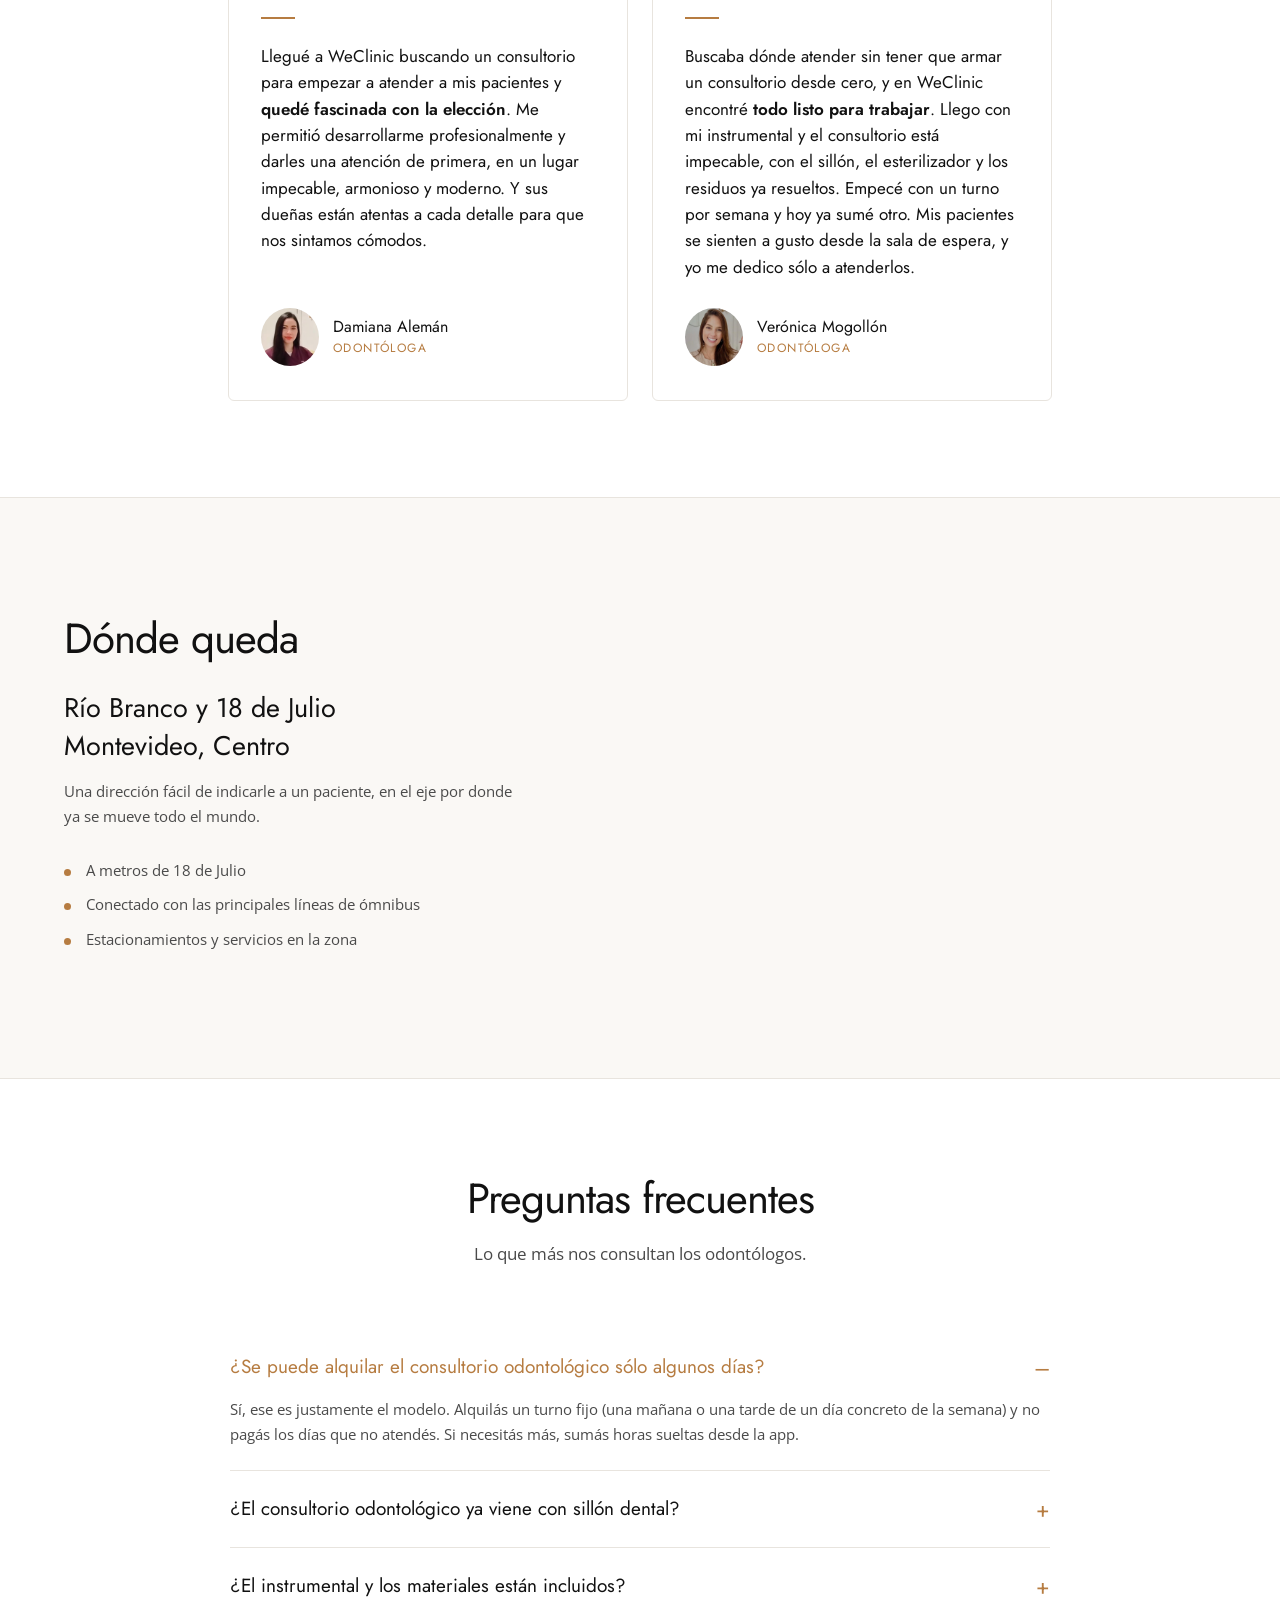
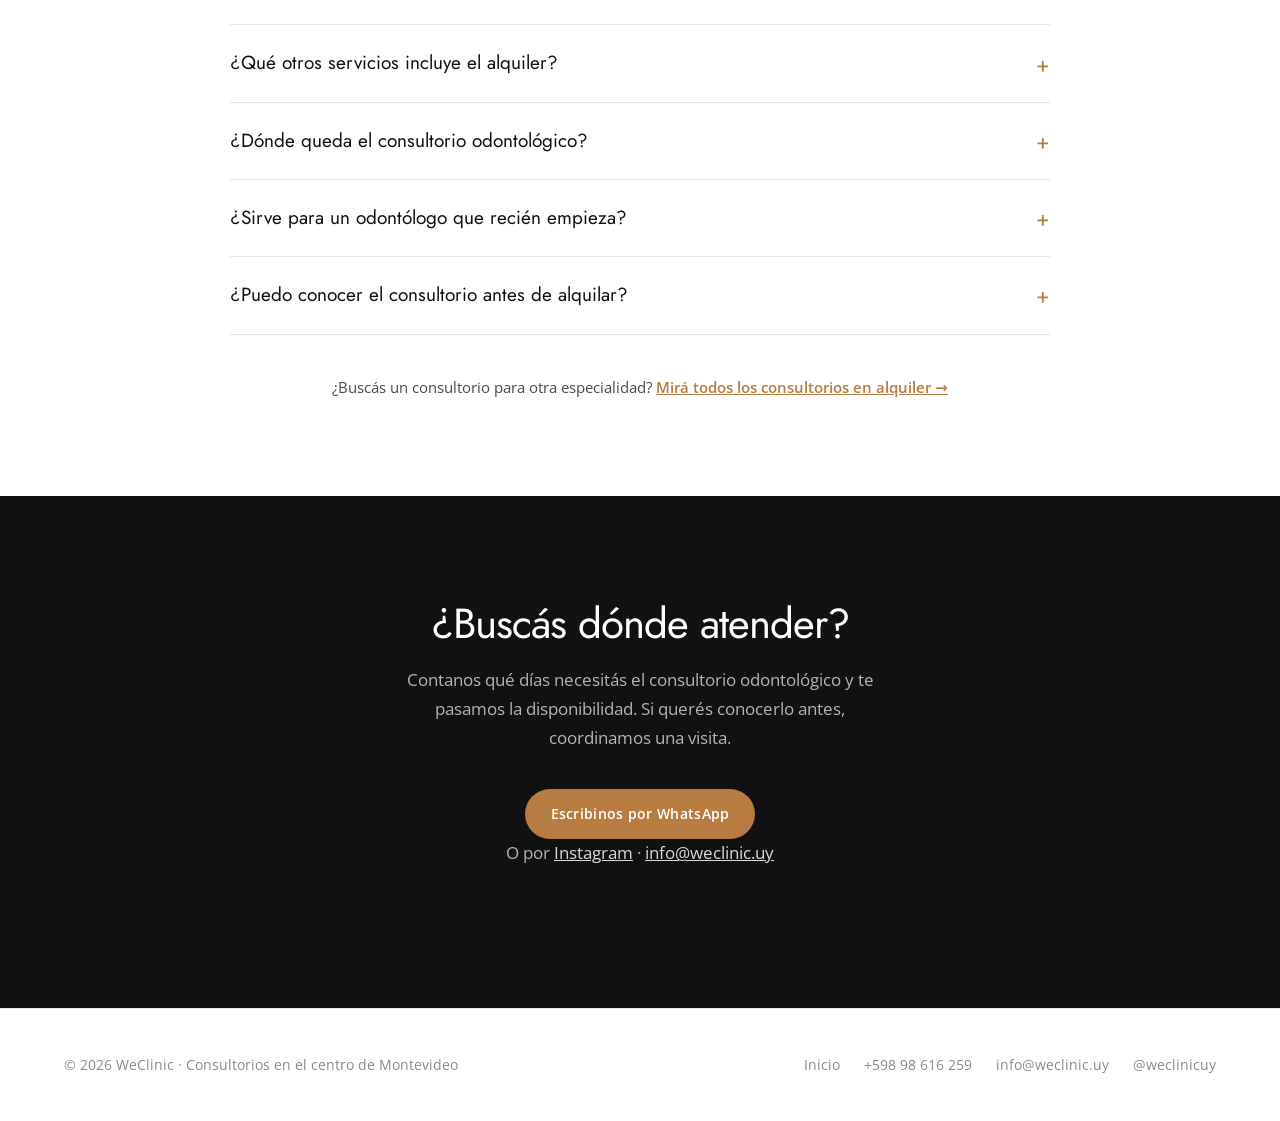
==== commit 4c333530: "Dejar sólo los testimonios de odontólogas en la landing de odontología Co-Authored-By: Claude Opus 5" ====
--- a/consultorio-odontologico-montevideo/index.html
+++ b/consultorio-odontologico-montevideo/index.html
@@ -292,11 +292,11 @@
   <div class="wrap">
     <div class="sec-head center">
       <h2>Nos eligieron</h2>
-      <p>Algunos de los profesionales que atienden a sus pacientes en WeClinic.</p>
+      <p>Odontólogas que ya atienden a sus pacientes en WeClinic.</p>
     </div>
     <!--
-      Estos testimonios son los mismos que los de la home. Si editás una frase acá,
-      cambiala también allá.
+      Acá van sólo los testimonios de odontólogos. Son los mismos que en la home:
+      si editás una frase acá, cambiala también allá.
 
       Para sumar otro: copiá el bloque <figure class="quote-card"> entero y pegalo
       justo debajo, con la frase, el nombre y la foto nuevos. No hay que tocar el
@@ -336,39 +336,6 @@
           <span class="quote-who">Verónica Mogollón<span class="quote-role">Odontóloga</span></span>
         </figcaption>
       </figure>
-      <figure class="quote-card">
-        <div class="spec-mark"></div>
-        <blockquote>
-          Desde el primer día <strong>me siento cómoda, acompañada y con todo lo
-          necesario</strong> para dar un servicio de calidad. Además cuento siempre con
-          Fernanda y Jéssica, que están a disposición ante cualquier consulta. Sin
-          dudas, es un espacio que me permite trabajar y crecer profesionalmente con
-          mucha tranquilidad.
-        </blockquote>
-        <figcaption>
-          <img class="quote-photo" src="../img/salome.jpg"
-               alt="Salomé Fontes, terapeuta corporal en WeClinic"
-               width="320" height="320" loading="lazy">
-          <span class="quote-who">Salomé Fontes<span class="quote-role">Terapeuta corporal</span></span>
-        </figcaption>
-      </figure>
-      <figure class="quote-card">
-        <div class="spec-mark"></div>
-        <blockquote>
-          Hace unos meses que trabajo en WeClinic y la verdad, <strong>una experiencia
-          divina</strong>. El lugar es hermoso, súper prolijo, espacioso, y la gente que
-          trabaja un 10: entienden los espacios y rubros de cada uno y siempre ayudan si
-          es necesario. Es una oportunidad bárbara para quien quiere empezar y no tiene
-          la posibilidad de espacio o económica, o simplemente para tener un lugar que
-          reúna todo, sin preocuparse por nada más que atender pacientes.
-        </blockquote>
-        <figcaption>
-          <img class="quote-photo" src="../img/mikaela-burgos.jpg"
-               alt="Mikaela Burgos, terapeuta corporal en WeClinic"
-               width="320" height="320" loading="lazy">
-          <span class="quote-who">Mikaela Burgos<span class="quote-role">Terapeuta corporal</span></span>
-        </figcaption>
-      </figure>
     </div>
   </div>
 </section>
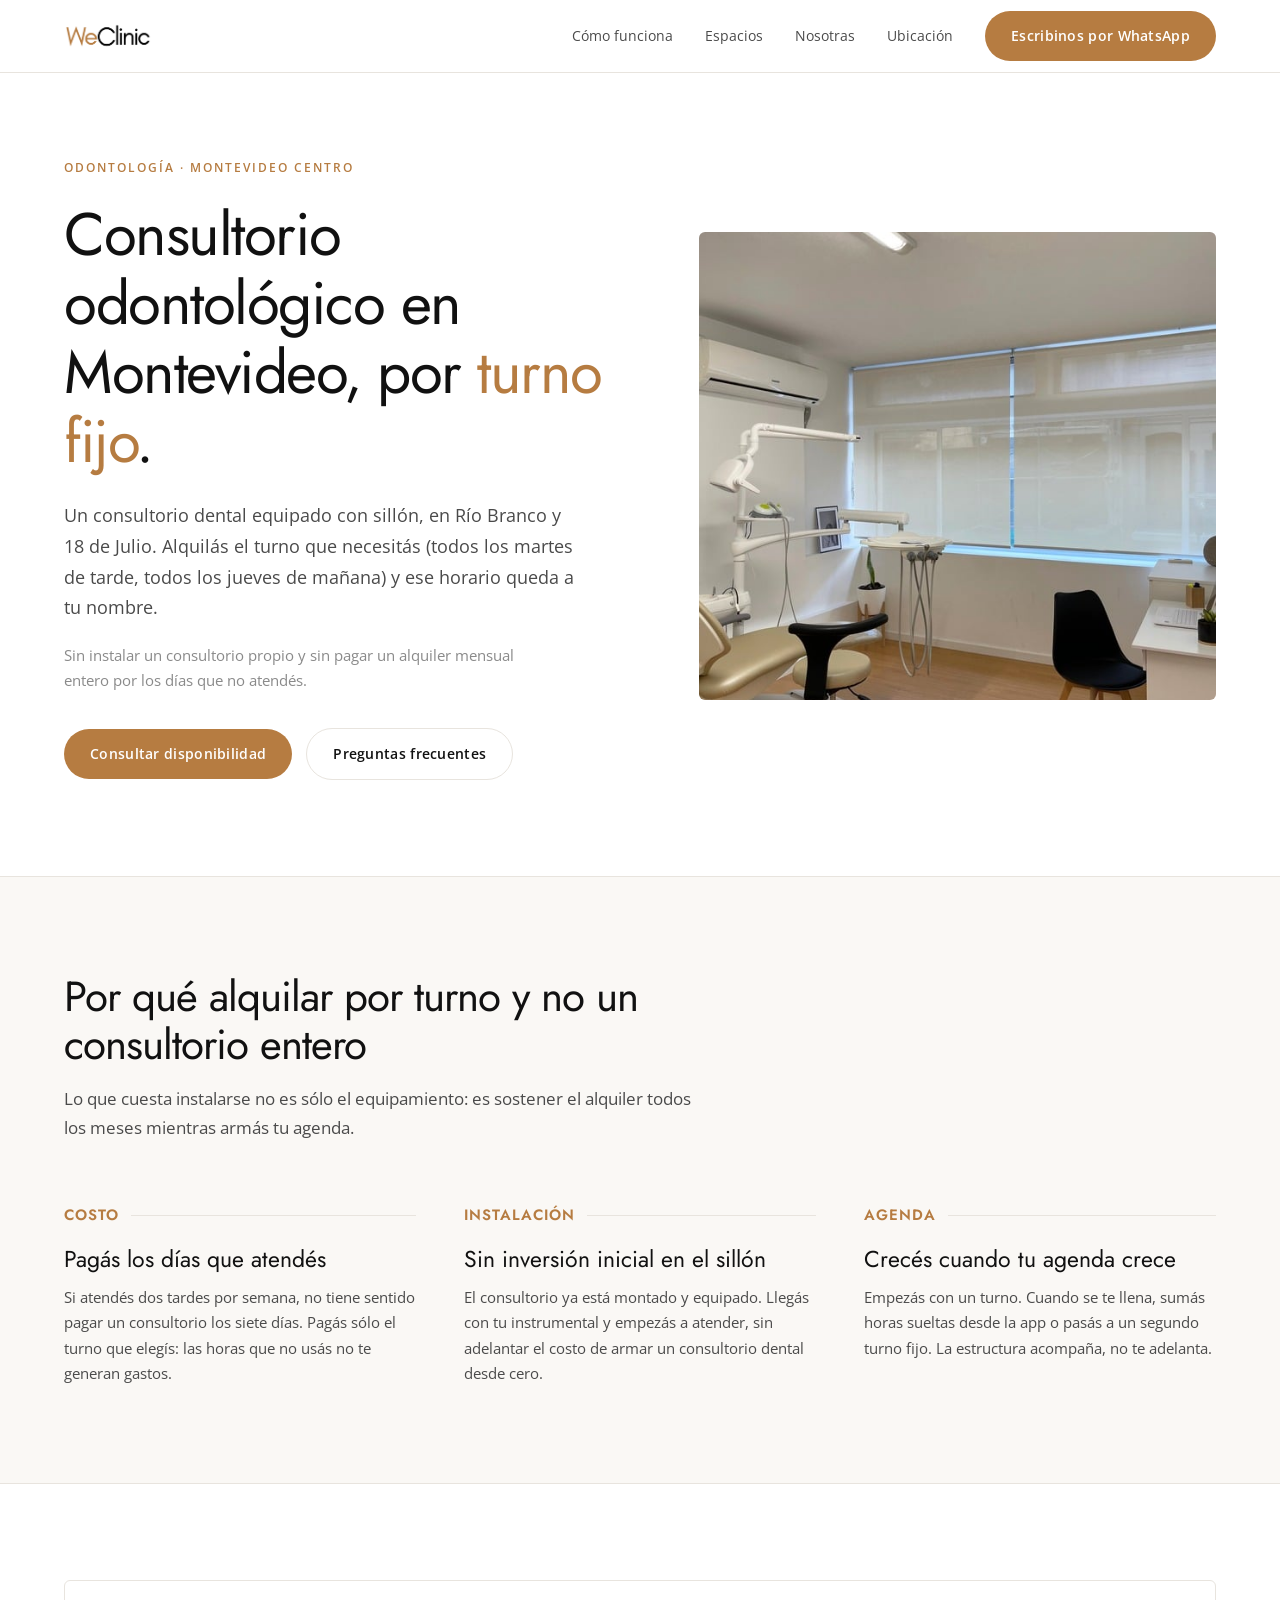
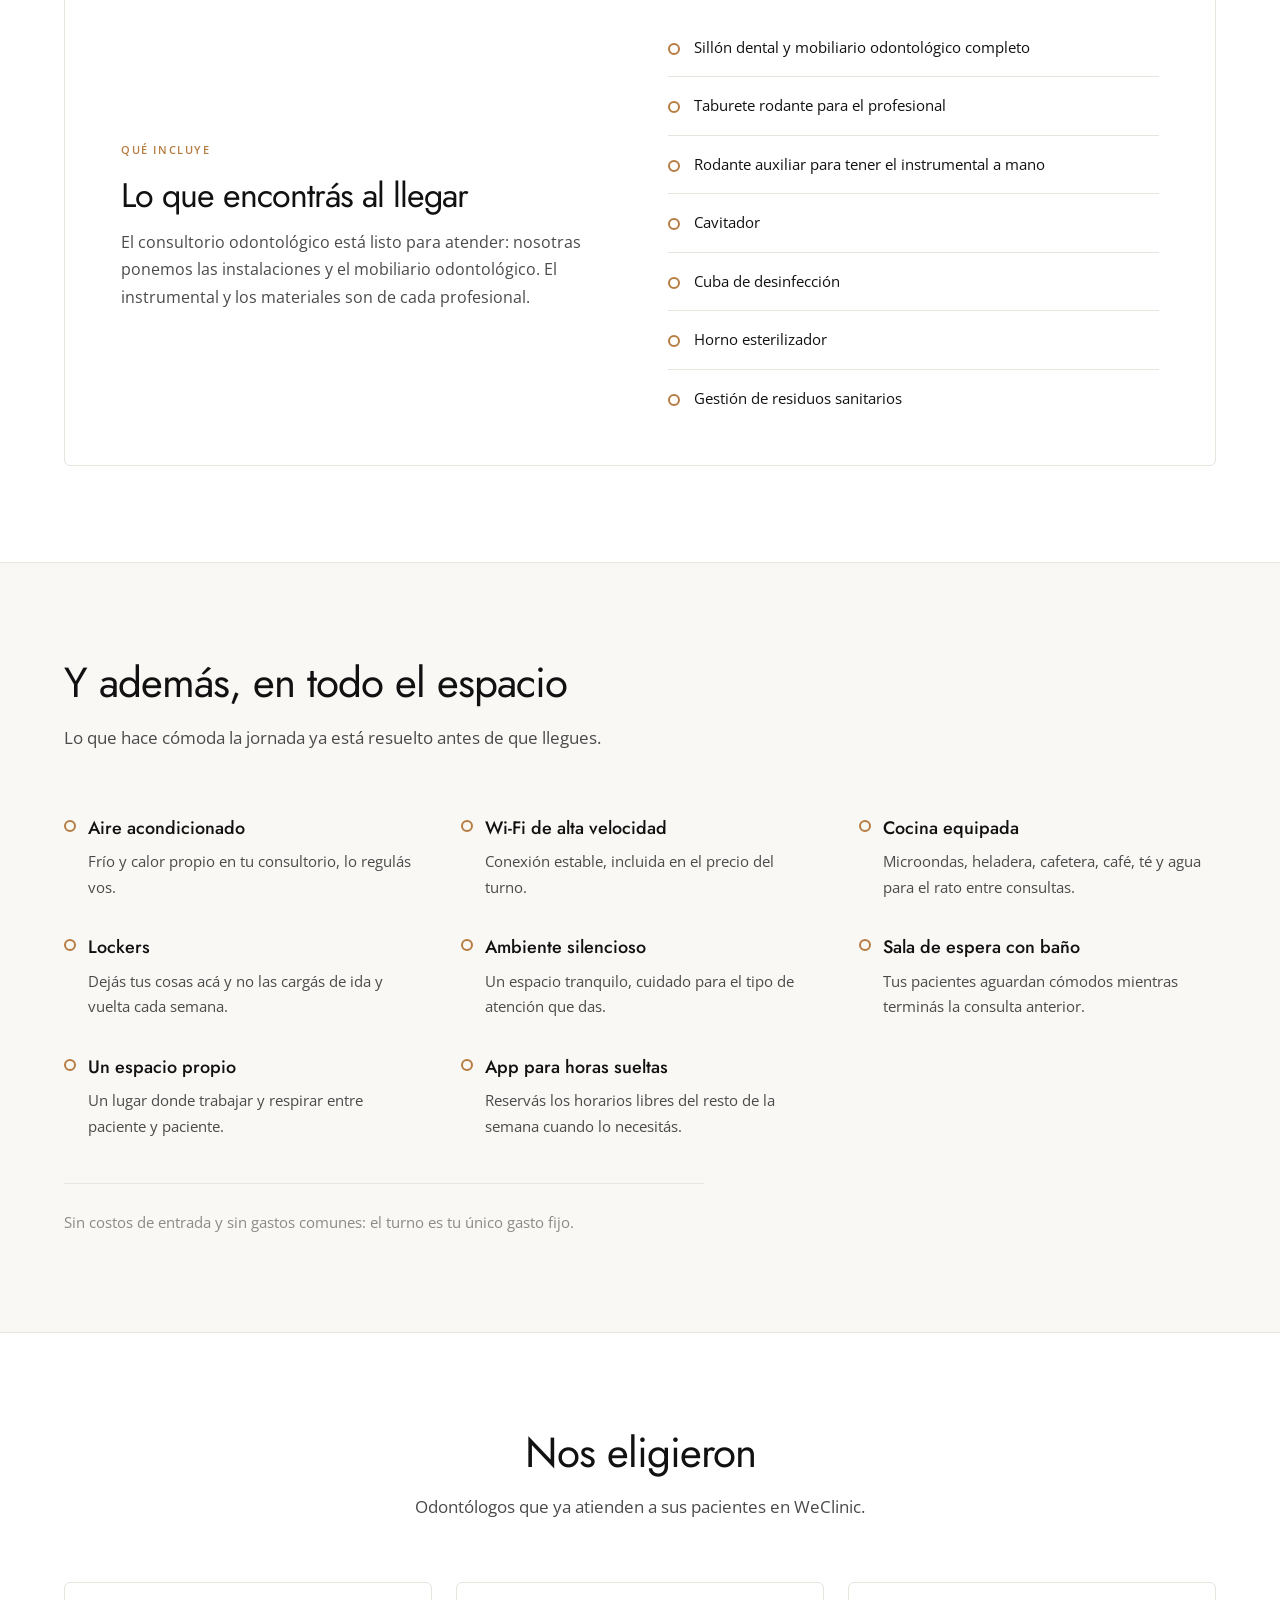
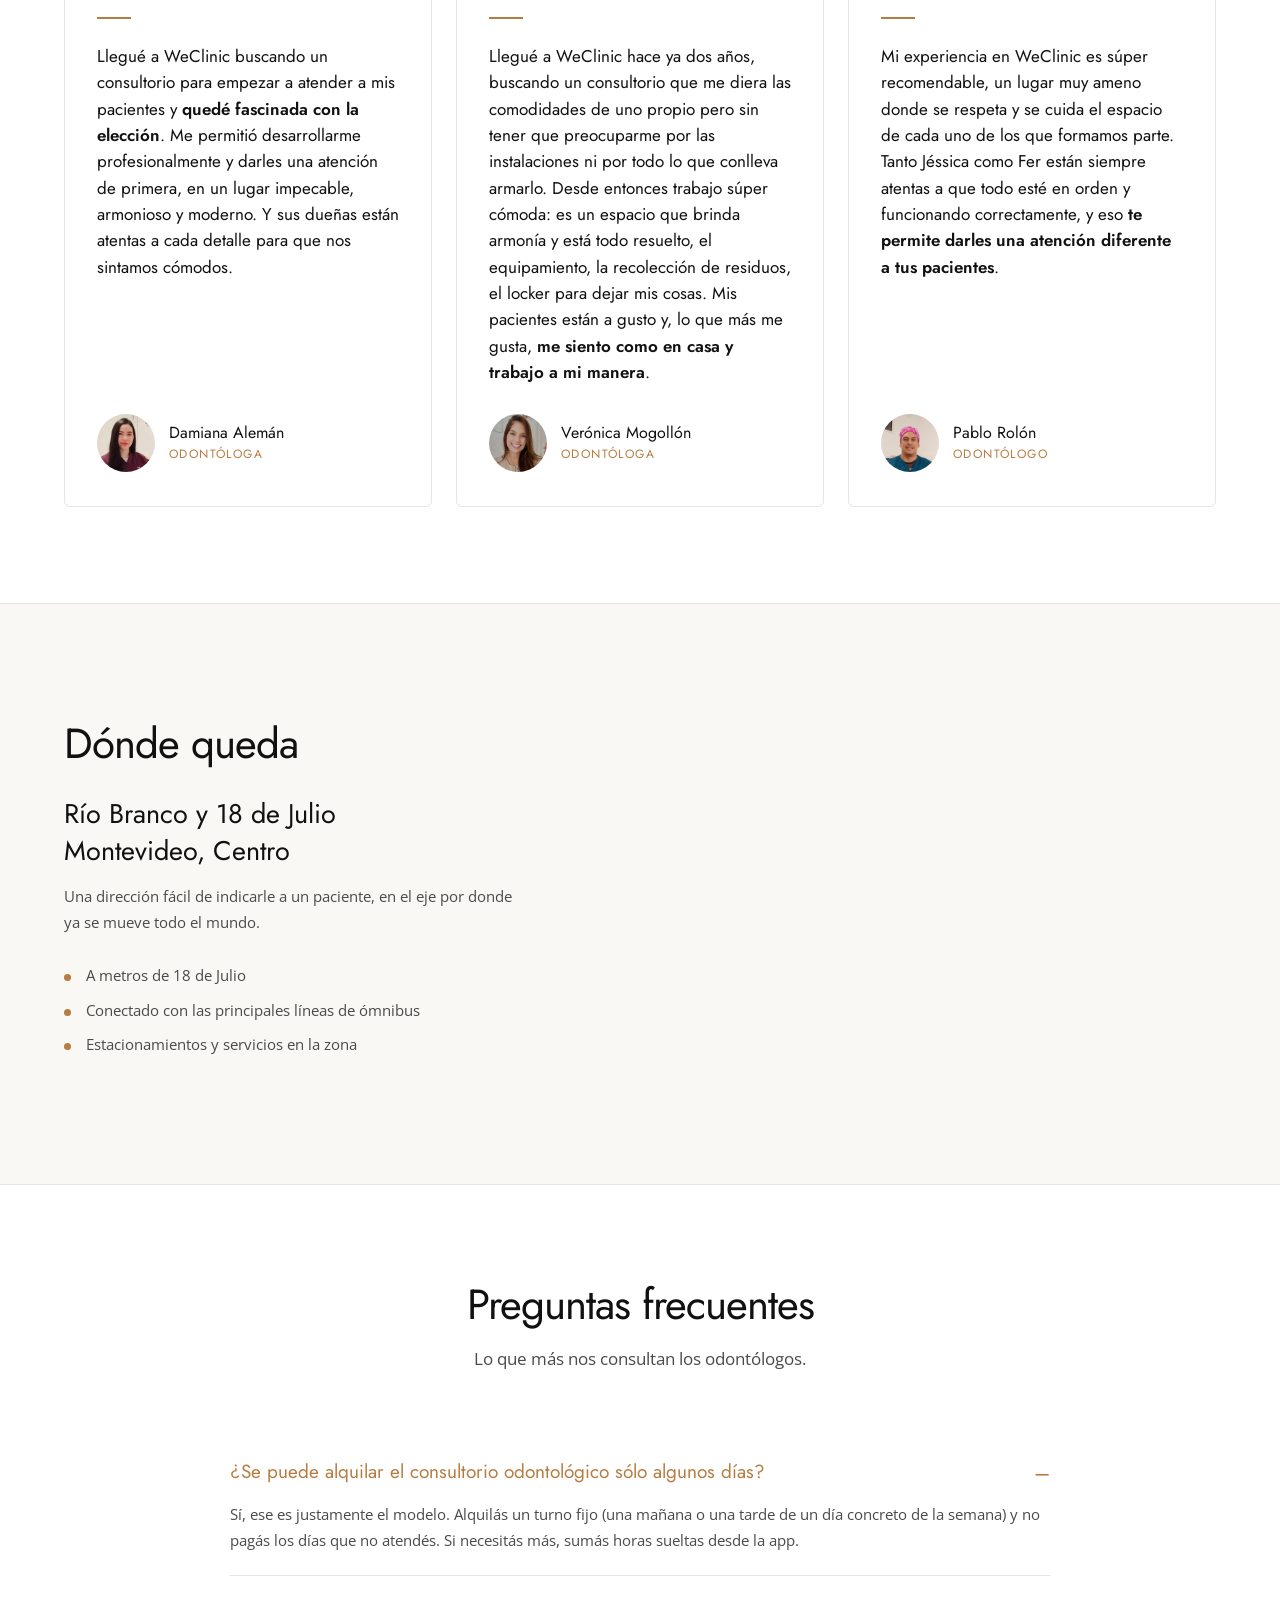
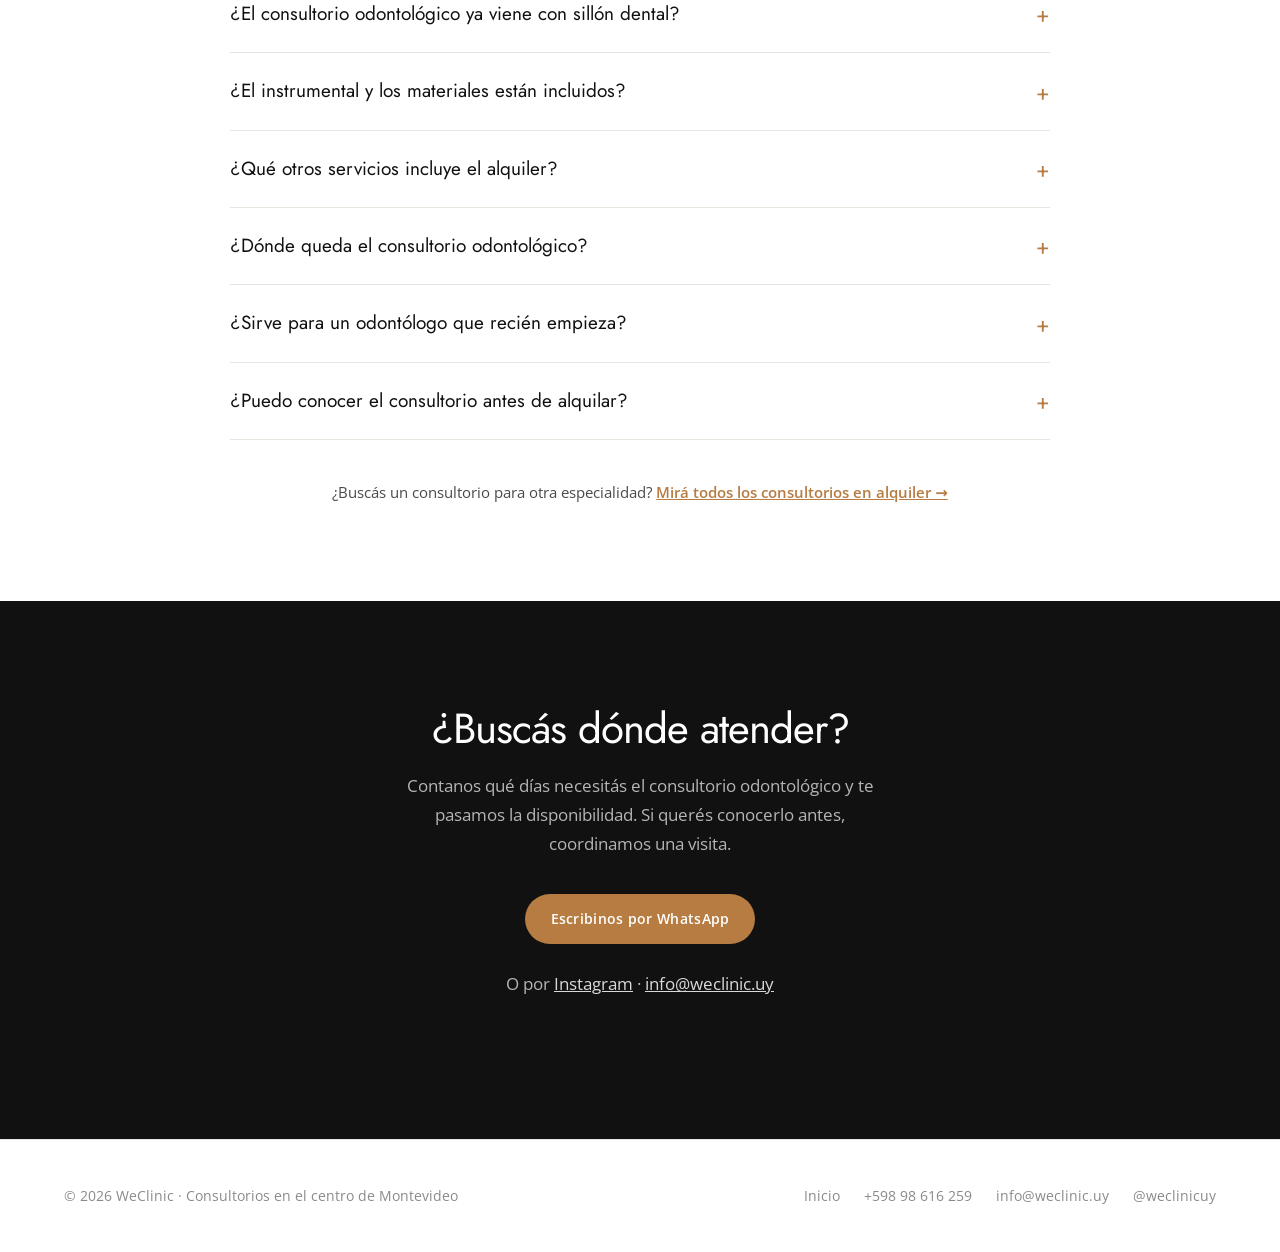
==== commit b85e4c26: "Sumar el testimonio de Pablo Rolón y arreglar el menú en pantallas chicas El menú se rompía entre 56" ====
--- a/consultorio-odontologico-montevideo/index.html
+++ b/consultorio-odontologico-montevideo/index.html
@@ -24,7 +24,8 @@
 <link rel="preconnect" href="https://fonts.googleapis.com">
 <link rel="preconnect" href="https://fonts.gstatic.com" crossorigin>
 <link href="https://fonts.googleapis.com/css2?family=Jost:wght@300;400;500;600&family=Open+Sans:wght@400;600&display=swap" rel="stylesheet">
-<link rel="stylesheet" href="../css/site.css">
+<!-- Al cambiar el CSS, subí el ?v= para que nadie vea la versión vieja cacheada -->
+<link rel="stylesheet" href="../css/site.css?v=2">
 
 <script type="application/ld+json">
 {
@@ -147,7 +148,7 @@
       <a href="../#espacios">Espacios</a>
       <a href="../#nosotras">Nosotras</a>
       <a href="../#ubicacion">Ubicación</a>
-      <a class="btn nav-cta" href="https://wa.me/59898616259" target="_blank" rel="noopener">Escribinos por WhatsApp</a>
+      <a class="btn nav-cta" href="https://wa.me/59898616259" target="_blank" rel="noopener"><span class="nav-cta-long">Escribinos por </span>WhatsApp</a>
     </nav>
   </div>
 </header>
@@ -292,11 +293,11 @@
   <div class="wrap">
     <div class="sec-head center">
       <h2>Nos eligieron</h2>
-      <p>Odontólogas que ya atienden a sus pacientes en WeClinic.</p>
+      <p>Odontólogos que ya atienden a sus pacientes en WeClinic.</p>
     </div>
     <!--
-      Acá van sólo los testimonios de odontólogos. Son los mismos que en la home:
-      si editás una frase acá, cambiala también allá.
+      Acá van sólo los testimonios de odontólogos. Algunos están también en la home:
+      si editás una frase de ésas, cambiala en las dos páginas.
 
       Para sumar otro: copiá el bloque <figure class="quote-card"> entero y pegalo
       justo debajo, con la frase, el nombre y la foto nuevos. No hay que tocar el
@@ -322,18 +323,34 @@
       <figure class="quote-card">
         <div class="spec-mark"></div>
         <blockquote>
-          Buscaba dónde atender sin tener que armar un consultorio desde cero, y en
-          WeClinic encontré <strong>todo listo para trabajar</strong>. Llego con mi
-          instrumental y el consultorio está impecable, con el sillón, el esterilizador
-          y los residuos ya resueltos. Empecé con un turno por semana y hoy ya sumé
-          otro. Mis pacientes se sienten a gusto desde la sala de espera, y yo me dedico
-          sólo a atenderlos.
+          Llegué a WeClinic hace ya dos años, buscando un consultorio que me diera las
+          comodidades de uno propio pero sin tener que preocuparme por las instalaciones
+          ni por todo lo que conlleva armarlo. Desde entonces trabajo súper cómoda: es un
+          espacio que brinda armonía y está todo resuelto, el equipamiento, la recolección
+          de residuos, el locker para dejar mis cosas. Mis pacientes están a gusto y, lo
+          que más me gusta, <strong>me siento como en casa y trabajo a mi manera</strong>.
         </blockquote>
         <figcaption>
           <img class="quote-photo" src="../img/veronica-mogollon.jpg"
                alt="Verónica Mogollón, odontóloga general en WeClinic Montevideo"
                width="320" height="320" loading="lazy">
           <span class="quote-who">Verónica Mogollón<span class="quote-role">Odontóloga</span></span>
+        </figcaption>
+      </figure>
+      <figure class="quote-card">
+        <div class="spec-mark"></div>
+        <blockquote>
+          Mi experiencia en WeClinic es súper recomendable, un lugar muy ameno donde se
+          respeta y se cuida el espacio de cada uno de los que formamos parte. Tanto
+          Jéssica como Fer están siempre atentas a que todo esté en orden y funcionando
+          correctamente, y eso <strong>te permite darles una atención diferente a tus
+          pacientes</strong>.
+        </blockquote>
+        <figcaption>
+          <img class="quote-photo" src="../img/pablo-rolon.jpg"
+               alt="Pablo Rolón, odontólogo en el consultorio odontológico de WeClinic en Montevideo"
+               width="320" height="320" loading="lazy">
+          <span class="quote-who">Pablo Rolón<span class="quote-role">Odontólogo</span></span>
         </figcaption>
       </figure>
     </div>
--- a/css/site.css
+++ b/css/site.css
@@ -24,8 +24,8 @@
 
   /* NAV */
   header{position:sticky;top:0;z-index:50;background:rgba(255,255,255,.92);backdrop-filter:blur(10px);border-bottom:1px solid var(--line)}
-  .nav{display:flex;align-items:center;justify-content:space-between;height:72px}
-  .logo{display:block;line-height:0}
+  .nav{display:flex;align-items:center;justify-content:space-between;gap:16px;height:72px}
+  .logo{display:block;line-height:0;flex:none}
   .logo img{height:34px;width:auto}
   .nav-links{display:flex;align-items:center;gap:32px}
   .nav-links a:not(.btn){font-size:14px;text-decoration:none;color:var(--body);transition:color .2s}
@@ -39,7 +39,6 @@
   .btn-lg{padding:16px 34px;font-size:15px}
   a.btn-ghost,.btn-ghost{background:transparent;color:var(--ink);border:1px solid var(--line)}
   a.btn-ghost:hover,.btn-ghost:hover{background:var(--cream);border-color:var(--gold);color:var(--gold)}
-  .nav-cta{display:none}
 
   /* HERO */
   .hero{padding:80px 0 96px}
@@ -229,7 +228,7 @@
   .cta p{color:#b5b5b5;font-size:17px;max-width:480px;margin:0 auto 36px}
   .cta .btn{background:var(--gold)}
   .cta .btn:hover{background:#c88f52}
-  .cta-alt{margin-top:26px;font-size:14px;color:#8a8a8a}
+  .cta .cta-alt{margin-top:26px}
   .cta-alt a{color:#d9d9d9}
 
   /* FOOTER */
@@ -240,7 +239,8 @@
   .foot-links{display:flex;gap:24px}
 
   /* RESPONSIVE */
-  @media(min-width:720px){.nav-cta{display:inline-block}}
+  /* Los links de texto sólo cuando entran: abajo de esto queda el logo y el botón */
+  @media(max-width:1024px){.nav-links a:not(.btn){display:none}}
   @media(max-width:960px){
     .hero-grid{grid-template-columns:1fr;gap:44px}
     .hero-img{order:-1}
@@ -252,6 +252,10 @@
     .about{grid-template-columns:1fr;gap:36px}
     .gallery{grid-template-columns:repeat(2,1fr);gap:20px}
     .incl{grid-template-columns:repeat(2,1fr);gap:30px}
+    /* Los testimonios, uno por fila, como el resto de las grillas */
+    .quote-card,
+    .quote-card:first-child:nth-last-child(4),
+    .quote-card:first-child:nth-last-child(4) ~ .quote-card{flex-basis:100%;max-width:560px}
   }
   /* FAQ */
   .faq{max-width:820px;margin:0 auto}
@@ -270,8 +274,9 @@
   @media(max-width:560px){
     section{padding:68px 0}
     .hero{padding:52px 0 68px}
-    .nav-links a:not(.btn){display:none}
     .sec-head{margin-bottom:42px}
+    /* En celular el botón dice sólo "WhatsApp", si no se come el logo */
+    .nav-cta-long{display:none}
     .gallery{grid-template-columns:1fr;gap:16px}
     .incl{grid-template-columns:1fr;gap:26px}
     .panel{padding:34px 26px}
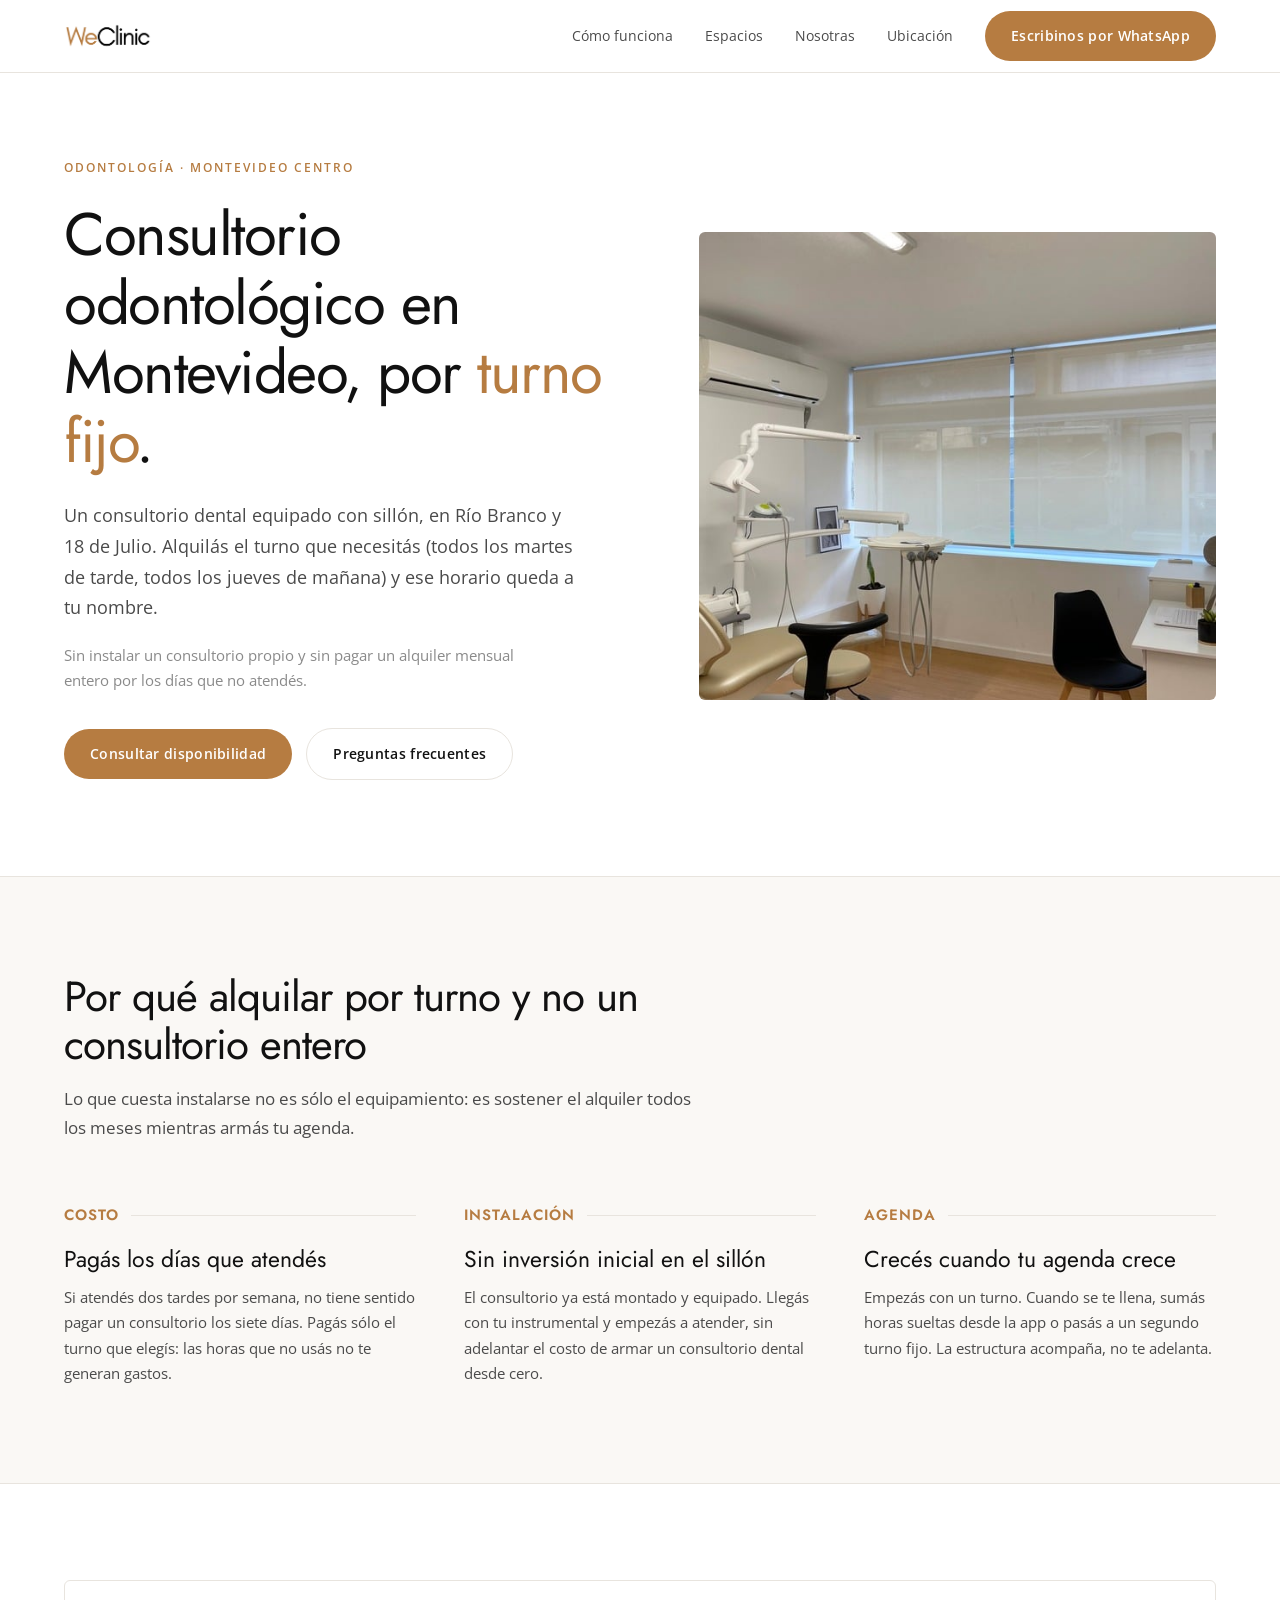
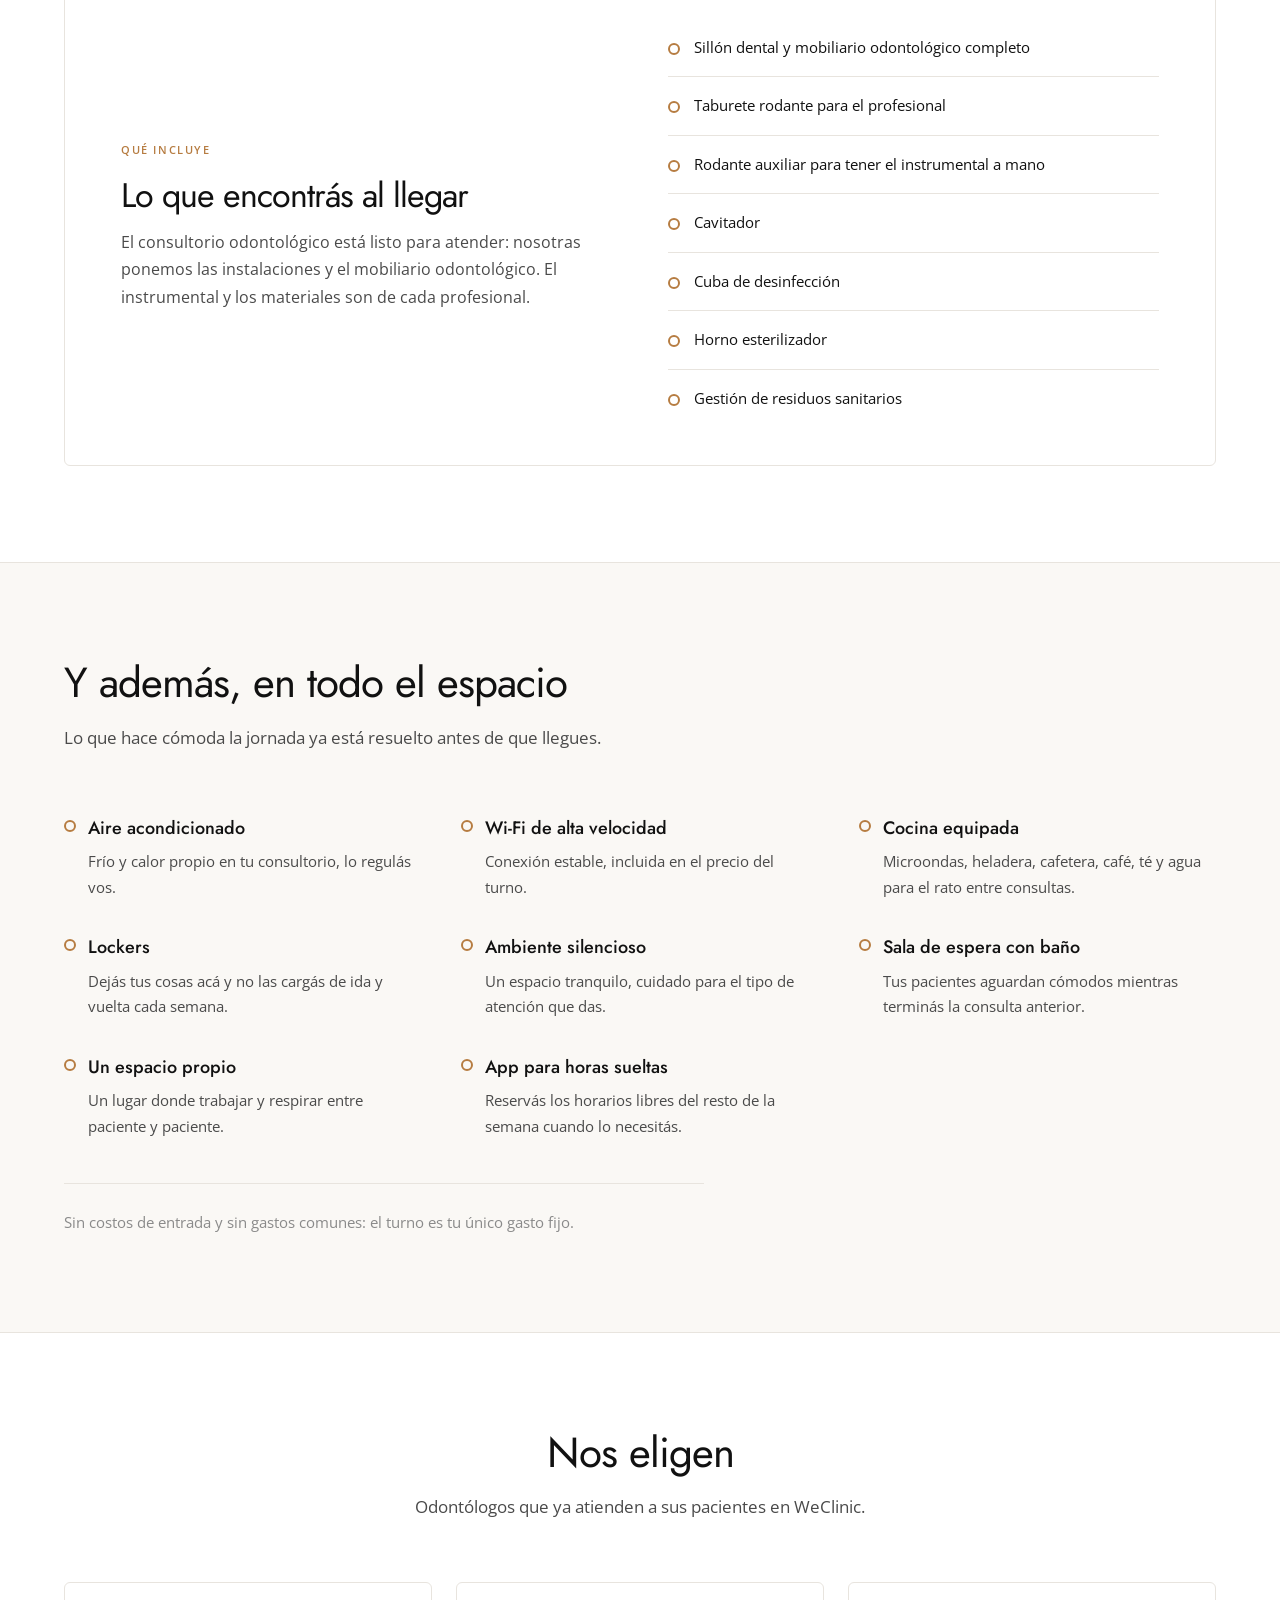
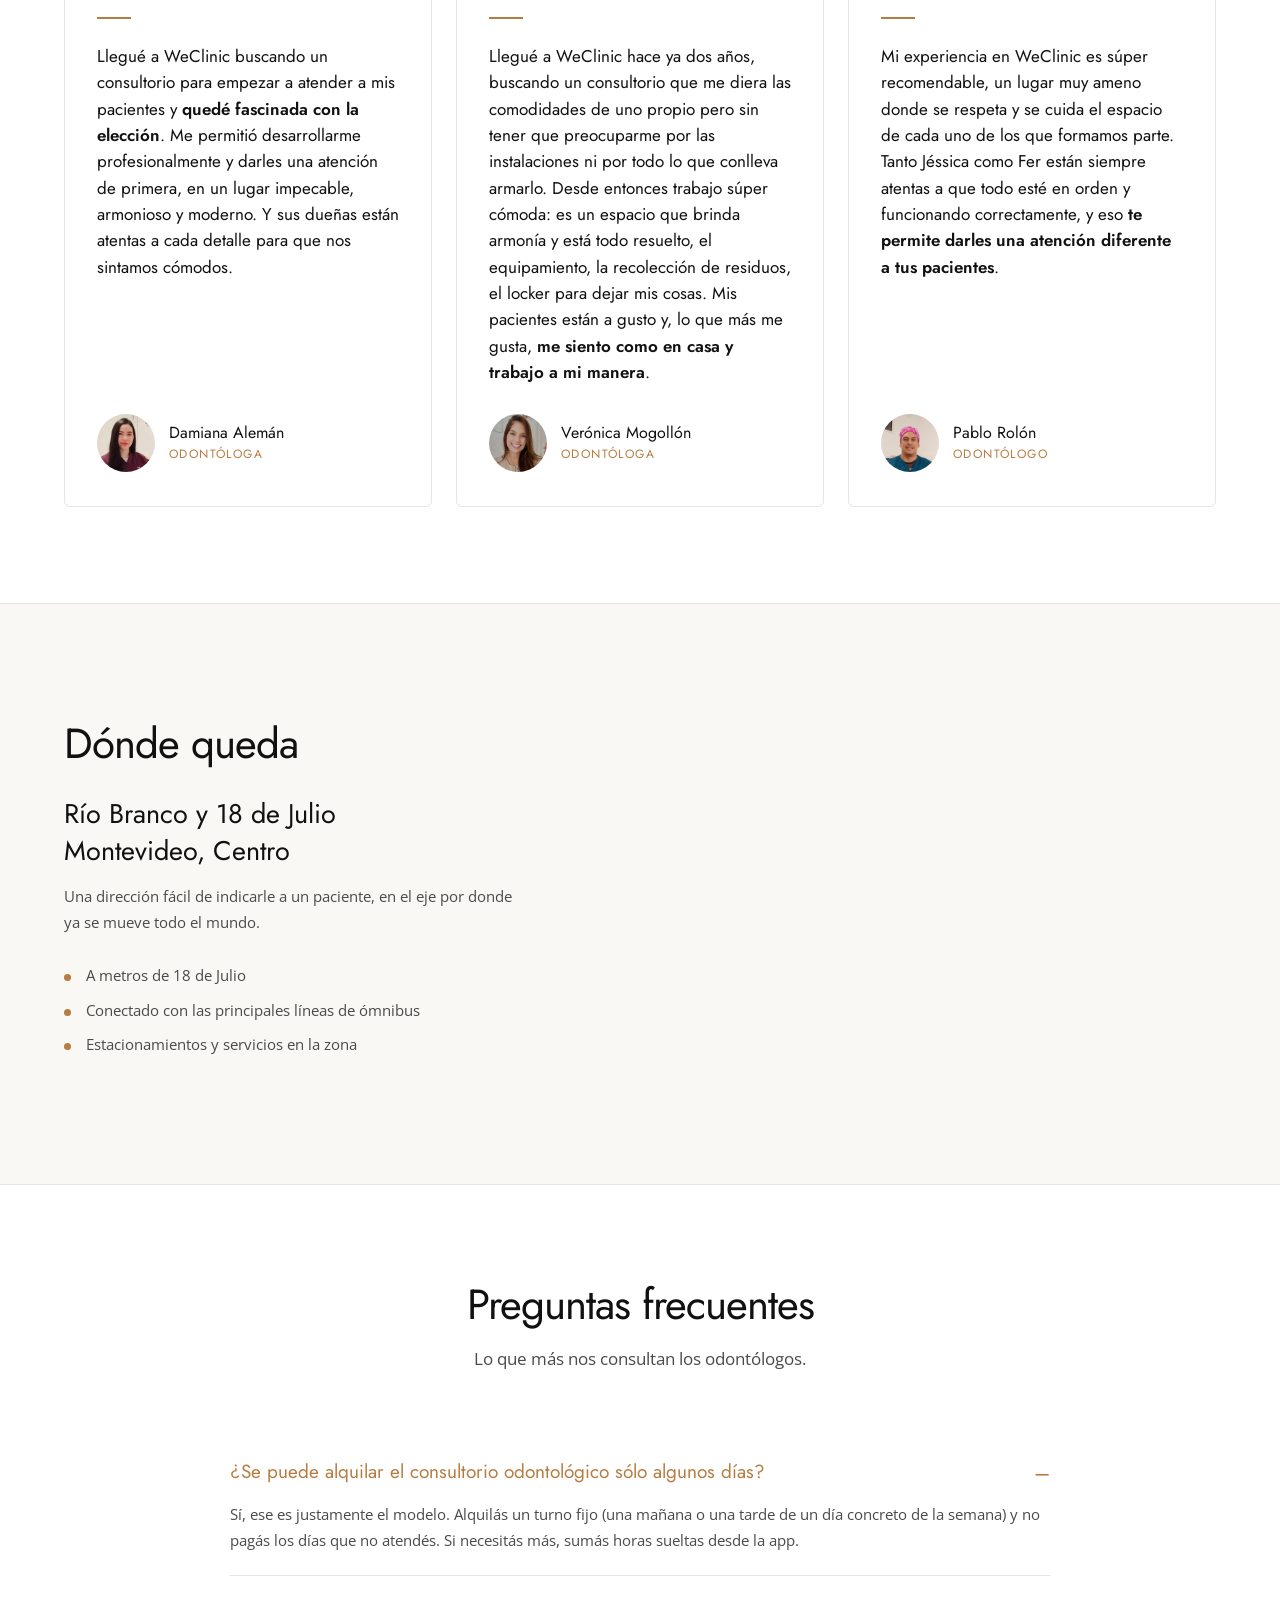
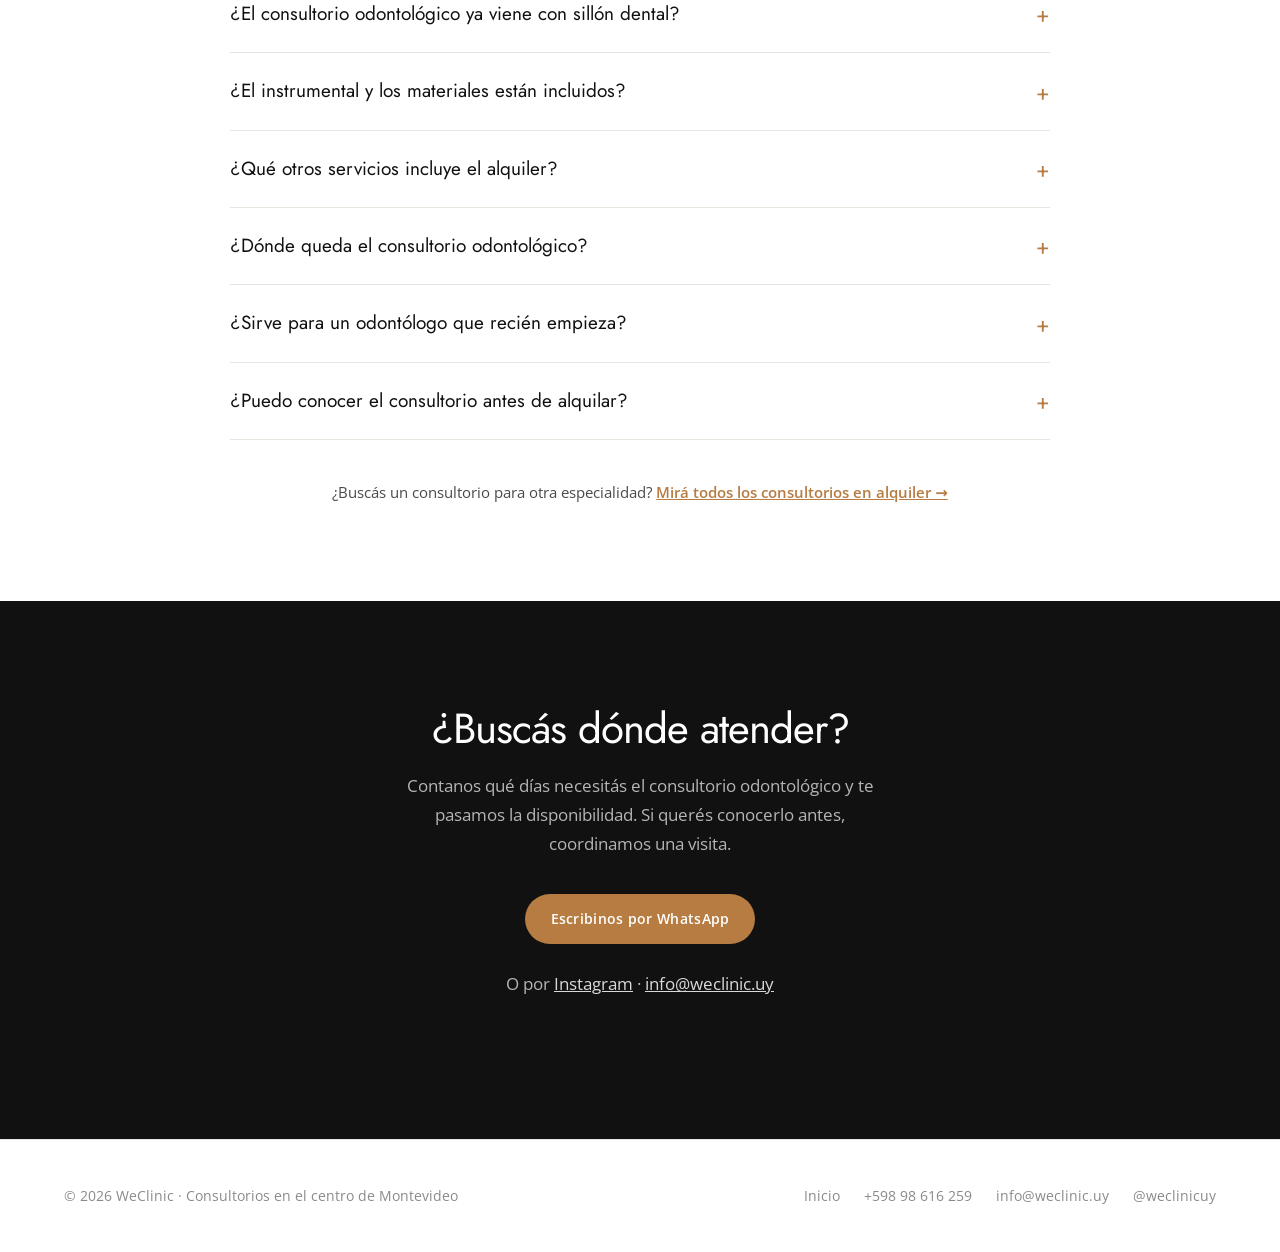
==== commit b7dd3289: "Pasar a botón el link al consultorio dental y titular Nos eligen Co-Authored-By: Claude Opus 5 <nore" ====
--- a/consultorio-odontologico-montevideo/index.html
+++ b/consultorio-odontologico-montevideo/index.html
@@ -25,7 +25,7 @@
 <link rel="preconnect" href="https://fonts.gstatic.com" crossorigin>
 <link href="https://fonts.googleapis.com/css2?family=Jost:wght@300;400;500;600&family=Open+Sans:wght@400;600&display=swap" rel="stylesheet">
 <!-- Al cambiar el CSS, subí el ?v= para que nadie vea la versión vieja cacheada -->
-<link rel="stylesheet" href="../css/site.css?v=2">
+<link rel="stylesheet" href="../css/site.css?v=5">
 
 <script type="application/ld+json">
 {
@@ -143,13 +143,18 @@
 <header>
   <div class="wrap nav">
     <a href="../" class="logo"><img src="../img/logo.png" alt="WeClinic" width="1500" height="578"></a>
-    <nav class="nav-links">
+    <nav class="nav-links" id="menu">
       <a href="../#como-funciona">Cómo funciona</a>
       <a href="../#espacios">Espacios</a>
       <a href="../#nosotras">Nosotras</a>
       <a href="../#ubicacion">Ubicación</a>
+    </nav>
+    <div class="nav-actions">
       <a class="btn nav-cta" href="https://wa.me/59898616259" target="_blank" rel="noopener"><span class="nav-cta-long">Escribinos por </span>WhatsApp</a>
-    </nav>
+      <button class="nav-toggle" type="button" aria-label="Menú" aria-expanded="false" aria-controls="menu">
+        <span class="nav-toggle-bar"></span>
+      </button>
+    </div>
   </div>
 </header>
 
@@ -292,7 +297,7 @@
 <section id="testimonios">
   <div class="wrap">
     <div class="sec-head center">
-      <h2>Nos eligieron</h2>
+      <h2>Nos eligen</h2>
       <p>Odontólogos que ya atienden a sus pacientes en WeClinic.</p>
     </div>
     <!--
@@ -450,6 +455,34 @@
   </div>
 </footer>
 
-<script>document.getElementById('y').textContent = new Date().getFullYear();</script>
+<script>
+document.getElementById('y').textContent = new Date().getFullYear();
+
+(function () {
+  var toggle = document.querySelector('.nav-toggle');
+  var menu = document.getElementById('menu');
+  if (!toggle || !menu) return;
+
+  function abrir(si) {
+    toggle.setAttribute('aria-expanded', si ? 'true' : 'false');
+    menu.classList.toggle('open', si);
+  }
+
+  toggle.addEventListener('click', function () {
+    abrir(toggle.getAttribute('aria-expanded') !== 'true');
+  });
+  // Al elegir un destino, el menú se cierra solo
+  menu.addEventListener('click', function (e) {
+    if (e.target.tagName === 'A') abrir(false);
+  });
+  document.addEventListener('keydown', function (e) {
+    if (e.key === 'Escape') abrir(false);
+  });
+  // Si la pantalla se agranda, los links vuelven a la barra
+  window.addEventListener('resize', function () {
+    if (window.innerWidth > 1024) abrir(false);
+  });
+})();
+</script>
 </body>
 </html>
--- a/css/site.css
+++ b/css/site.css
@@ -24,10 +24,30 @@
 
   /* NAV */
   header{position:sticky;top:0;z-index:50;background:rgba(255,255,255,.92);backdrop-filter:blur(10px);border-bottom:1px solid var(--line)}
-  .nav{display:flex;align-items:center;justify-content:space-between;gap:16px;height:72px}
+  .nav{display:flex;align-items:center;justify-content:space-between;gap:32px;height:72px}
+  .nav-actions{display:flex;align-items:center;gap:12px;flex:none}
   .logo{display:block;line-height:0;flex:none}
   .logo img{height:34px;width:auto}
-  .nav-links{display:flex;align-items:center;gap:32px}
+  .nav-links{display:flex;align-items:center;gap:32px;margin-left:auto}
+  /* El burger: sólo aparece cuando los links no entran en la barra */
+  .nav-toggle{
+    display:none;width:42px;height:42px;flex:none;padding:0;cursor:pointer;
+    align-items:center;justify-content:center;
+    background:#fff;border:1px solid var(--line);border-radius:999px;
+  }
+  .nav-toggle:hover{border-color:var(--gold)}
+  .nav-toggle-bar,.nav-toggle-bar::before,.nav-toggle-bar::after{
+    display:block;width:18px;height:2px;border-radius:2px;background:var(--ink);
+    transition:transform .2s,top .2s,background .2s;
+  }
+  .nav-toggle-bar{position:relative}
+  .nav-toggle-bar::before,.nav-toggle-bar::after{content:'';position:absolute;left:0}
+  .nav-toggle-bar::before{top:-6px}
+  .nav-toggle-bar::after{top:6px}
+  /* Abierto, el burger se vuelve una cruz */
+  .nav-toggle[aria-expanded='true'] .nav-toggle-bar{background:transparent}
+  .nav-toggle[aria-expanded='true'] .nav-toggle-bar::before{top:0;transform:rotate(45deg)}
+  .nav-toggle[aria-expanded='true'] .nav-toggle-bar::after{top:0;transform:rotate(-45deg)}
   .nav-links a:not(.btn){font-size:14px;text-decoration:none;color:var(--body);transition:color .2s}
   .nav-links a:not(.btn):hover{color:var(--gold)}
   a.btn,.btn{
@@ -130,6 +150,9 @@
   .spec-icon{color:var(--gold);margin-bottom:20px;line-height:0}
   .spec-icon svg{width:38px;height:38px}
   .spec-mark{width:34px;height:2px;background:var(--gold);margin-bottom:24px}
+  /* El botón de la tarjeta va en marrón, con borde del mismo color */
+  .spec .btn{margin-top:22px}
+  .spec .btn-ghost{color:var(--gold);border-color:var(--gold)}
 
   /* TESTIMONIOS */
   .quotes{display:flex;flex-wrap:wrap;justify-content:center;gap:24px}
@@ -239,8 +262,19 @@
   .foot-links{display:flex;gap:24px}
 
   /* RESPONSIVE */
-  /* Los links de texto sólo cuando entran: abajo de esto queda el logo y el botón */
-  @media(max-width:1024px){.nav-links a:not(.btn){display:none}}
+  /* Abajo de esto los links no entran en la barra y pasan al menú del burger */
+  @media(max-width:1024px){
+    .nav-toggle{display:inline-flex}
+    .nav-links{
+      position:absolute;left:0;right:0;top:100%;margin:0;
+      display:none;flex-direction:column;align-items:stretch;gap:0;
+      background:#fff;border-bottom:1px solid var(--line);padding:6px 24px 14px;
+      box-shadow:0 14px 24px rgba(0,0,0,.06);
+    }
+    .nav-links.open{display:flex}
+    .nav-links a{font-size:16px;padding:15px 0;border-bottom:1px solid var(--line)}
+    .nav-links a:last-child{border-bottom:0}
+  }
   @media(max-width:960px){
     .hero-grid{grid-template-columns:1fr;gap:44px}
     .hero-img{order:-1}
@@ -275,8 +309,12 @@
     section{padding:68px 0}
     .hero{padding:52px 0 68px}
     .sec-head{margin-bottom:42px}
-    /* En celular el botón dice sólo "WhatsApp", si no se come el logo */
+    /* En celular el botón dice sólo "WhatsApp", si no no entra con el burger */
     .nav-cta-long{display:none}
+    .nav{gap:12px}
+    .nav-actions{gap:10px}
+    .nav-cta{padding:11px 18px}
+    .nav-toggle{width:38px;height:38px}
     .gallery{grid-template-columns:1fr;gap:16px}
     .incl{grid-template-columns:1fr;gap:26px}
     .panel{padding:34px 26px}
